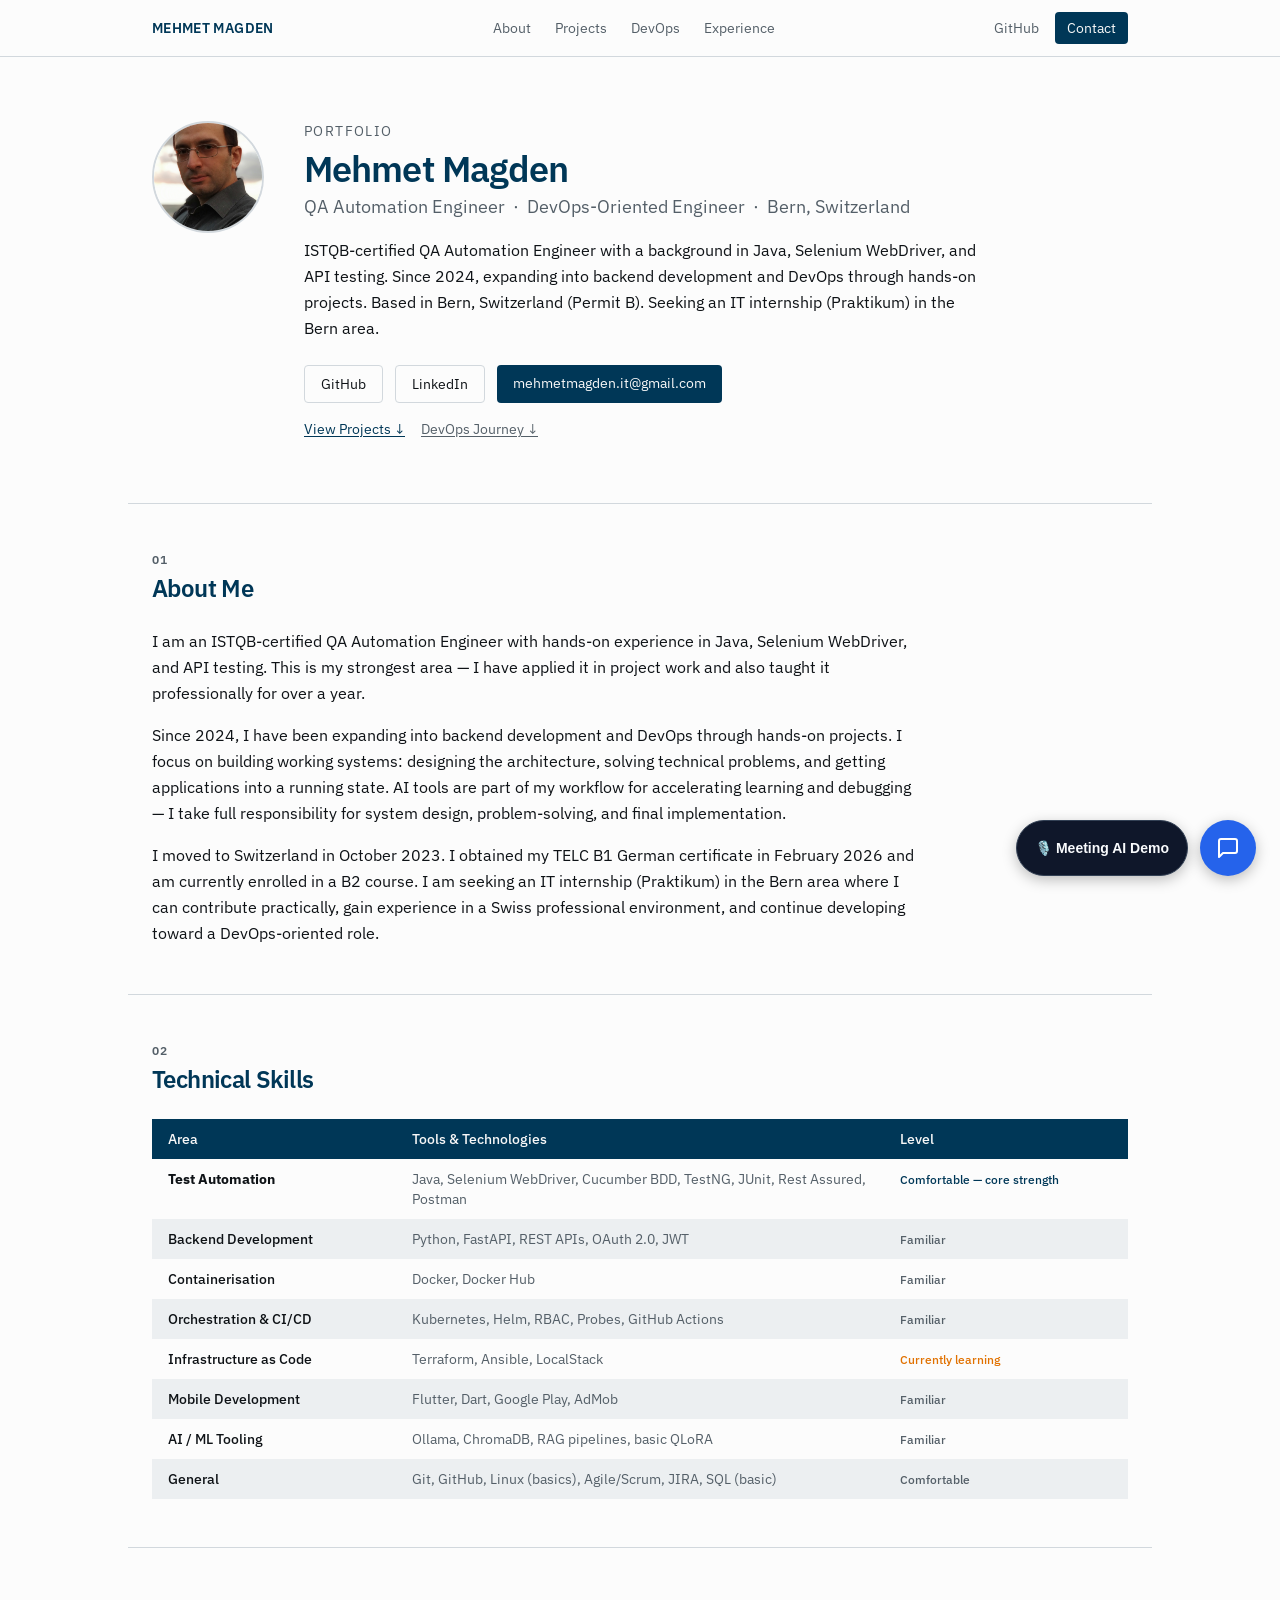
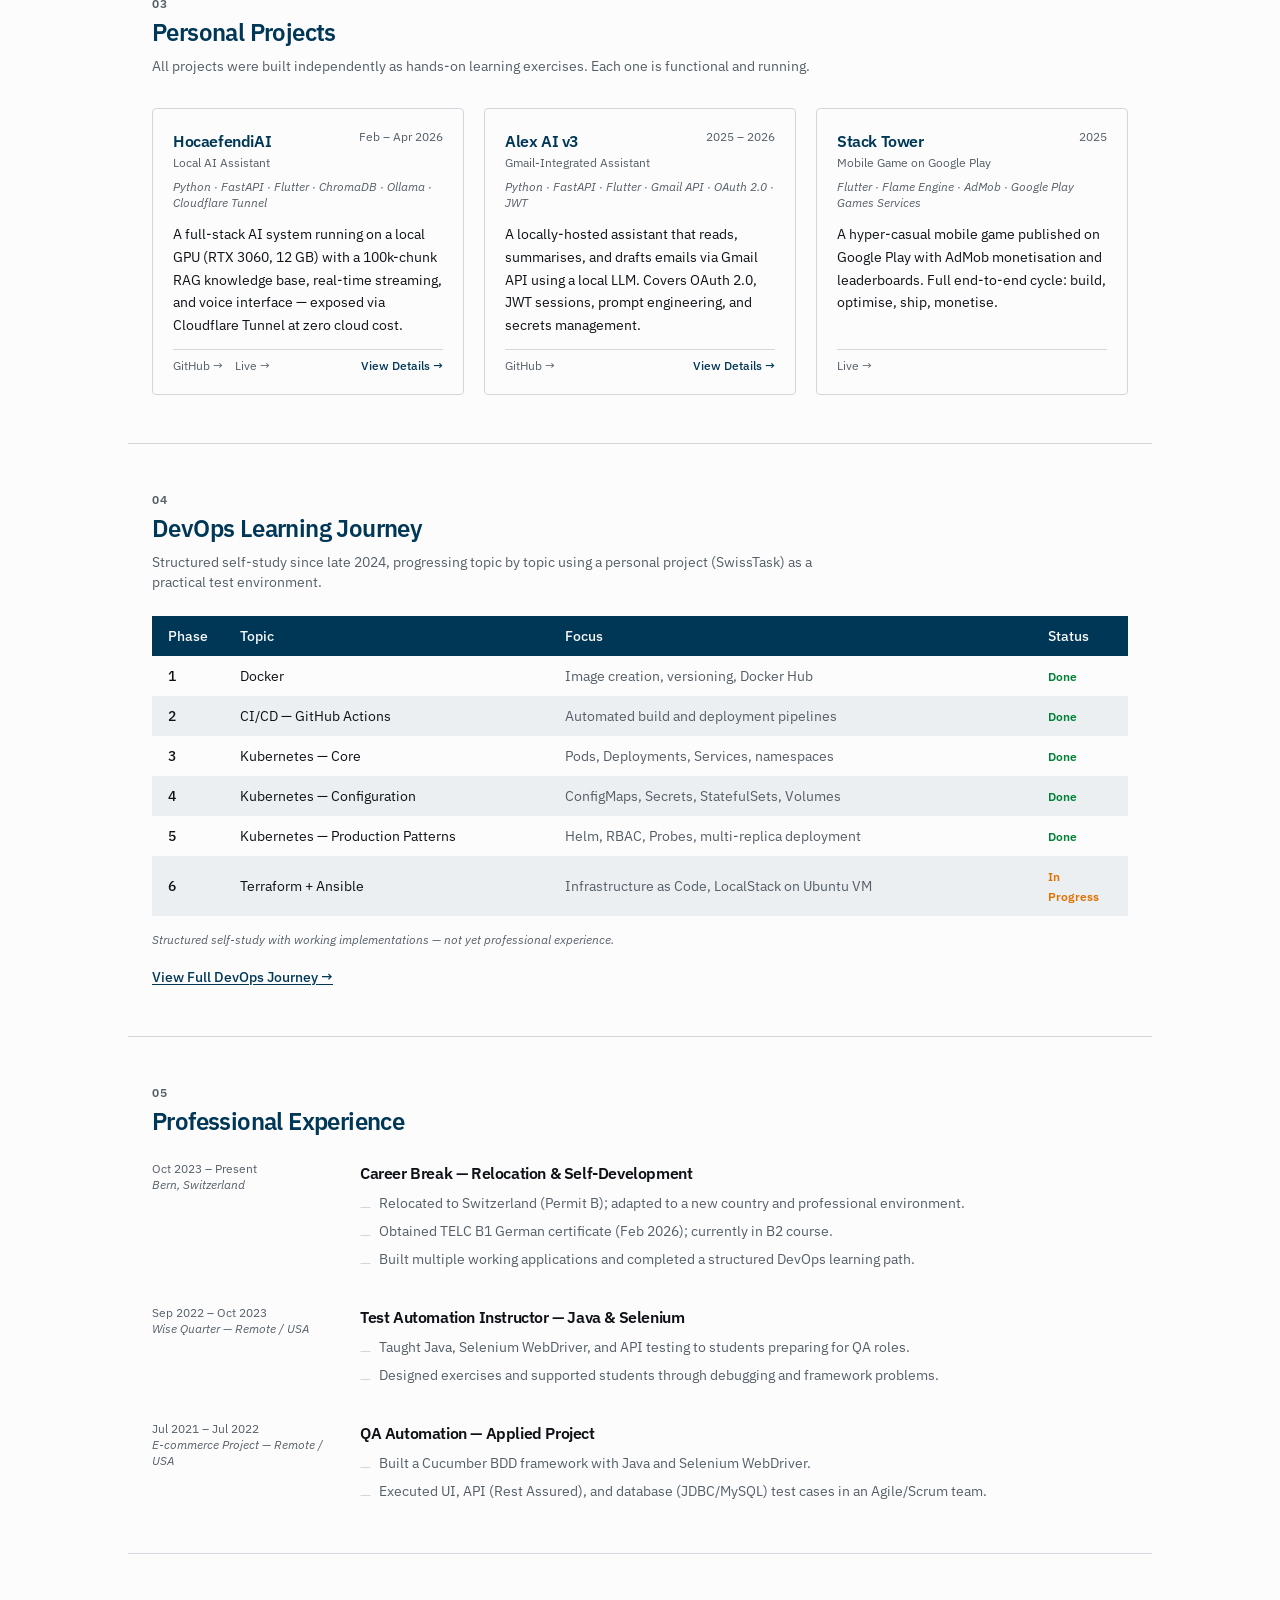
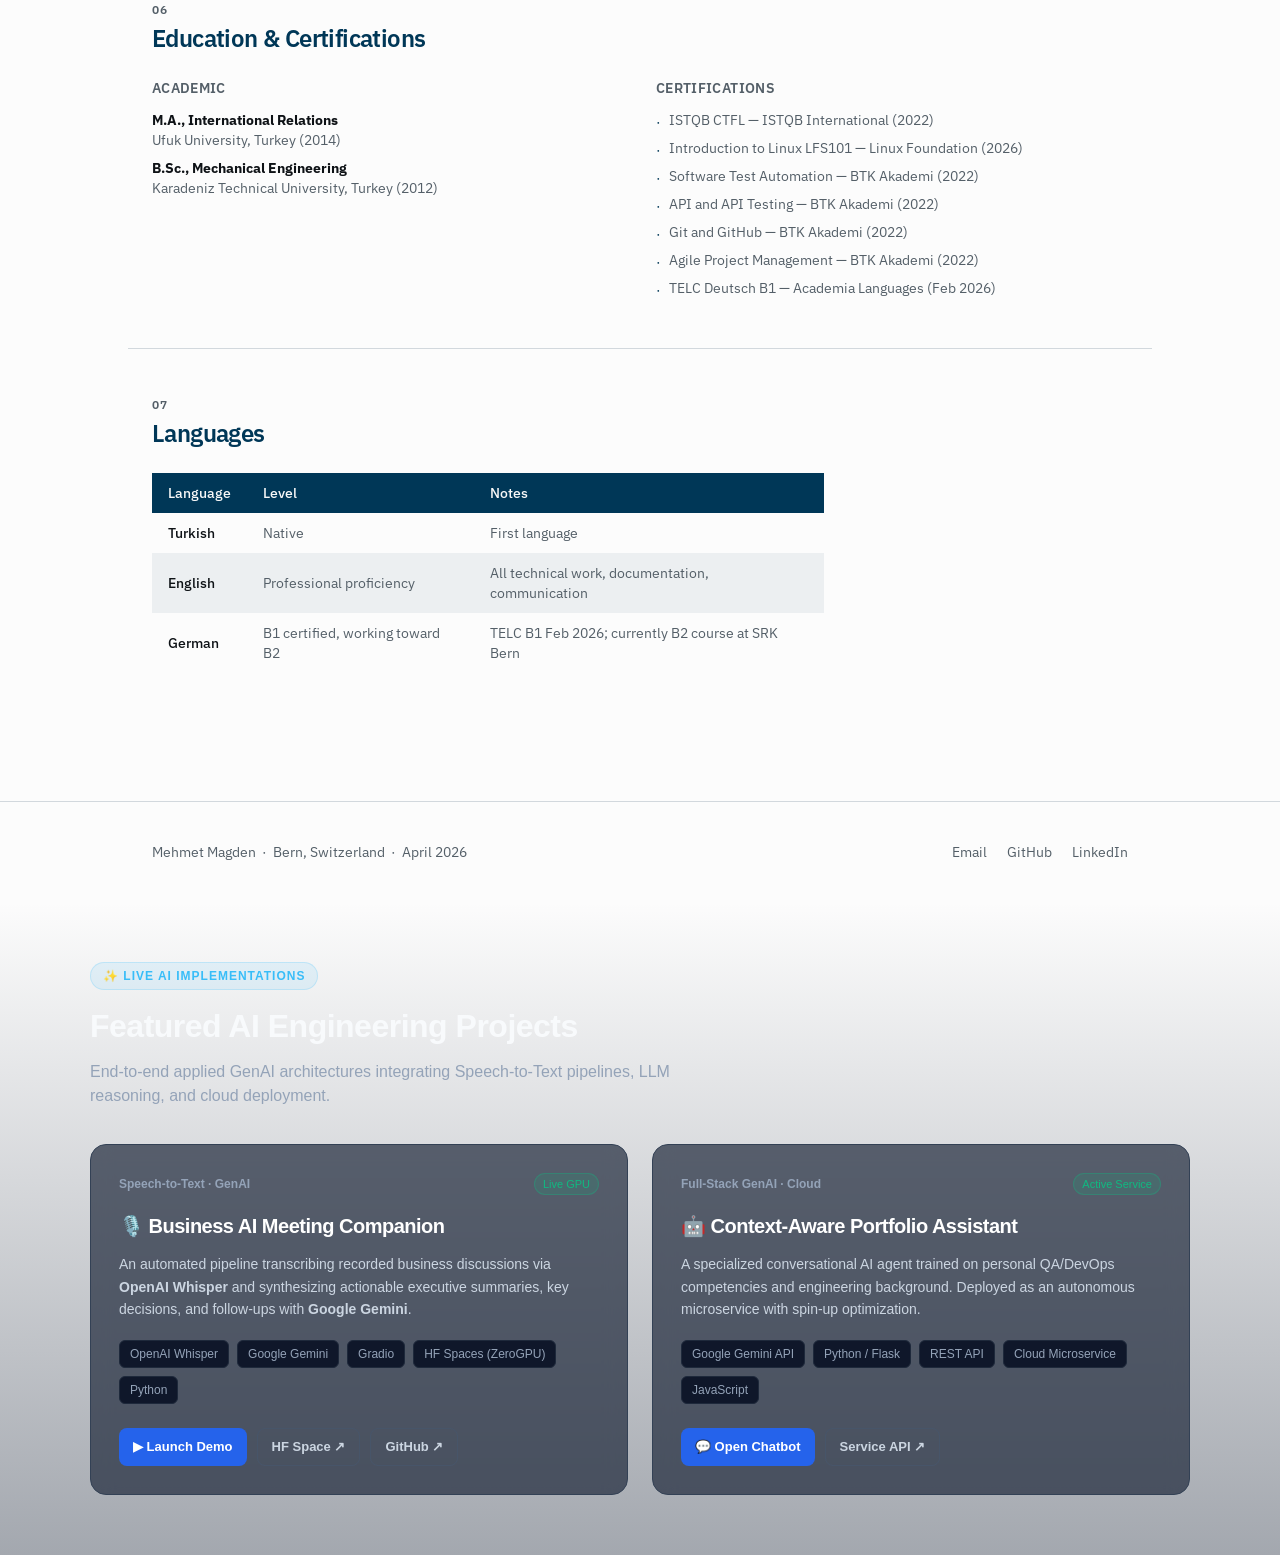
==== index.html @ c0f32bf3 "Add featured AI projects section to index.html Added a featured AI projects section with project det" ====
<!DOCTYPE html>
<html lang="en">
  <head>
    <meta charset="UTF-8" />
    <meta name="viewport" content="width=device-width, initial-scale=1.0" />
    <title>Mehmet Magden — QA Automation Engineer · DevOps · Bern</title>
    <meta name="description" content="Personal portfolio of Mehmet Magden — QA Automation Engineer transitioning to DevOps. Based in Bern, Switzerland." />
    <meta name="author" content="Skywork" />

    <meta property="og:title" content="Mehmet Magden — Portfolio" />
    <meta property="og:description" content="QA Automation Engineer transitioning to DevOps. Based in Bern, Switzerland." />
    <meta property="og:type" content="website" />
    <script type="module" crossorigin src="/assets/index-CN5qv0gE.js"></script>
    <link rel="stylesheet" crossorigin href="/assets/index-DxcIpa8t.css">
  </head>

  <body>
    <div id="root"></div>

    <!-- ================= START: FEATURED AI PROJECTS SECTION ================= -->
        <section id="ai-showcase-section">
          <div class="ai-showcase-container">
            <div class="ai-section-badge">✨ Live AI Implementations</div>
            <h2 class="ai-section-title">Featured AI Engineering Projects</h2>
            <p class="ai-section-subtitle">
              End-to-end applied GenAI architectures integrating Speech-to-Text pipelines, LLM reasoning, and cloud deployment.
            </p>
    
            <div class="ai-cards-grid">
              <!-- Project 1: Meeting Companion -->
              <div class="ai-card">
                <div class="ai-card-header">
                  <span class="ai-tag">Speech-to-Text · GenAI</span>
                  <span class="ai-status">Live GPU</span>
                </div>
                <h3>🎙️ Business AI Meeting Companion</h3>
                <p>
                  An automated pipeline transcribing recorded business discussions via <strong>OpenAI Whisper</strong> and synthesizing actionable executive summaries, key decisions, and follow-ups with <strong>Google Gemini</strong>.
                </p>
                <div class="ai-stack-list">
                  <span>OpenAI Whisper</span>
                  <span>Google Gemini</span>
                  <span>Gradio</span>
                  <span>HF Spaces (ZeroGPU)</span>
                  <span>Python</span>
                </div>
                <div class="ai-card-actions">
                  <button onclick="openMeetingModal()" class="ai-btn ai-btn-primary">
                    ▶ Launch Demo
                  </button>
                  <a href="https://huggingface.co/spaces/WowMaker/meeting-audio-summarizer" target="_blank" class="ai-btn ai-btn-outline">
                    HF Space ↗
                  </a>
                  <a href="https://github.com/MehmetMagden/meeting-audio-summarizer" target="_blank" class="ai-btn ai-btn-outline">
                    GitHub ↗
                  </a>
                </div>
              </div>
    
              <!-- Project 2: AI Assistant -->
              <div class="ai-card">
                <div class="ai-card-header">
                  <span class="ai-tag">Full-Stack GenAI · Cloud</span>
                  <span class="ai-status">Active Service</span>
                </div>
                <h3>🤖 Context-Aware Portfolio Assistant</h3>
                <p>
                  A specialized conversational AI agent trained on personal QA/DevOps competencies and engineering background. Deployed as an autonomous microservice with spin-up optimization.
                </p>
                <div class="ai-stack-list">
                  <span>Google Gemini API</span>
                  <span>Python / Flask</span>
                  <span>REST API</span>
                  <span>Cloud Microservice</span>
                  <span>JavaScript</span>
                </div>
                <div class="ai-card-actions">
                  <button onclick="toggleChatWindow()" class="ai-btn ai-btn-primary">
                    💬 Open Chatbot
                  </button>
                  <a href="https://aimaden-ai-service.onrender.com" target="_blank" class="ai-btn ai-btn-outline">
                    Service API ↗
                  </a>
                </div>
              </div>
            </div>
          </div>
        </section>
    
        <style>
          /* --- Featured AI Showcase Styles --- */
          #ai-showcase-section {
            padding: 60px 20px;
            background: linear-gradient(180deg, rgba(15, 23, 42, 0) 0%, rgba(30, 41, 59, 0.4) 100%);
            font-family: -apple-system, BlinkMacSystemFont, "Segoe UI", Roboto, sans-serif;
            color: #f8fafc;
          }
          .ai-showcase-container {
            max-width: 1100px;
            margin: 0 auto;
          }
          .ai-section-badge {
            display: inline-block;
            font-size: 12px;
            font-weight: 600;
            text-transform: uppercase;
            letter-spacing: 1px;
            color: #38bdf8;
            background: rgba(56, 189, 248, 0.1);
            padding: 4px 12px;
            border-radius: 20px;
            border: 1px solid rgba(56, 189, 248, 0.2);
            margin-bottom: 12px;
          }
          .ai-section-title {
            font-size: 32px;
            font-weight: 700;
            margin: 0 0 10px 0;
            letter-spacing: -0.5px;
          }
          .ai-section-subtitle {
            color: #94a3b8;
            font-size: 16px;
            max-width: 650px;
            line-height: 1.5;
            margin: 0 0 36px 0;
          }
          .ai-cards-grid {
            display: grid;
            grid-template-columns: repeat(auto-fit, minmax(320px, 1fr));
            gap: 24px;
          }
          .ai-card {
            background: rgba(30, 41, 59, 0.7);
            border: 1px solid #334155;
            border-radius: 16px;
            padding: 28px;
            display: flex;
            flex-direction: column;
            justify-content: space-between;
            backdrop-filter: blur(10px);
            transition: transform 0.2s ease, border-color 0.2s ease;
          }
          .ai-card:hover {
            transform: translateY(-4px);
            border-color: #38bdf8;
          }
          .ai-card-header {
            display: flex;
            justify-content: space-between;
            align-items: center;
            margin-bottom: 16px;
          }
          .ai-tag {
            font-size: 12px;
            font-weight: 600;
            color: #94a3b8;
          }
          .ai-status {
            font-size: 11px;
            background: rgba(16, 185, 129, 0.15);
            color: #10b981;
            padding: 2px 8px;
            border-radius: 12px;
            border: 1px solid rgba(16, 185, 129, 0.3);
          }
          .ai-card h3 {
            font-size: 20px;
            font-weight: 600;
            margin: 0 0 12px 0;
            color: #ffffff;
          }
          .ai-card p {
            font-size: 14px;
            line-height: 1.6;
            color: #cbd5e1;
            margin: 0 0 20px 0;
            flex-grow: 1;
          }
          .ai-stack-list {
            display: flex;
            flex-wrap: wrap;
            gap: 8px;
            margin-bottom: 24px;
          }
          .ai-stack-list span {
            font-size: 12px;
            background: #0f172a;
            color: #94a3b8;
            padding: 4px 10px;
            border-radius: 6px;
            border: 1px solid #1e293b;
          }
          .ai-card-actions {
            display: flex;
            flex-wrap: wrap;
            gap: 10px;
          }
          .ai-btn {
            font-size: 13px;
            font-weight: 600;
            padding: 8px 14px;
            border-radius: 8px;
            text-decoration: none;
            cursor: pointer;
            display: inline-flex;
            align-items: center;
            transition: all 0.2s;
            border: none;
          }
          .ai-btn-primary {
            background: #2563eb;
            color: #ffffff;
          }
          .ai-btn-primary:hover {
            background: #1d4ed8;
          }
          .ai-btn-outline {
            background: transparent;
            color: #cbd5e1;
            border: 1px solid #475569;
          }
          .ai-btn-outline:hover {
            border-color: #38bdf8;
            color: #ffffff;
          }
        </style>
        <!-- ================= END: FEATURED AI PROJECTS SECTION ================= -->    

    <!-- ================= START: AI MEETING COMPANION MODAL ================= -->
    <div id="meeting-modal-backdrop" onclick="handleBackdropClick(event)">
      <div id="meeting-modal-content">
        <div id="meeting-modal-header">
          <div style="display:flex; align-items:center; gap:8px;">
            <span>🎙️</span>
            <strong>Business AI Meeting Companion</strong>
            <span style="font-size:11px; background:#0ea5e9; color:#fff; padding:2px 8px; border-radius:12px;">Live Demo</span>
          </div>
          <button onclick="closeMeetingModal()" title="Close">&times;</button>
        </div>
        
        <div id="meeting-modal-body">
          <iframe
            id="meeting-iframe"
            src="https://wowmaker-meeting-audio-summarizer.hf.space"
            frameborder="0"
            allow="microphone; camera; clipboard-read; clipboard-write; autoplay;"
          ></iframe>
        </div>
      </div>
    </div>

    <!-- Floating Trigger Button for Meeting Companion -->
    <button id="meeting-launch-btn" onclick="openMeetingModal()" title="Try Meeting Companion Demo">
      <span>🎙️ Meeting AI Demo</span>
    </button>
    <!-- ================= END: AI MEETING COMPANION MODAL ================= -->

    <!-- ================= START: AI CHATBOT WIDGET ================= -->
    <div id="ai-chat-widget">
      <button id="ai-chat-btn" onclick="toggleChatWindow()" title="Chat with Mehmet's AI Assistant">
        <svg width="24" height="24" viewBox="0 0 24 24" fill="none" stroke="currentColor" stroke-width="2" stroke-linecap="round" stroke-linejoin="round">
          <path d="M21 15a2 2 0 0 1-2 2H7l-4 4V5a2 2 0 0 1 2-2h14a2 2 0 0 1 2 2z"></path>
        </svg>
      </button>
      
      <div id="ai-chat-container">
        <div id="ai-chat-header">
          <div style="display:flex; align-items:center; gap:8px;">
            <span style="display:inline-block; width:10px; height:10px; background:#10b981; border-radius:50%;"></span>
            <span>Mehmet's AI Assistant</span>
          </div>
          <button onclick="toggleChatWindow()" style="background:none; border:none; color:#fff; font-size:18px; cursor:pointer;">&times;</button>
        </div>
      
        <div id="ai-chat-messages">
          <div class="ai-msg bot">
            Hello! I am Mehmet Magden's portfolio assistant. Feel free to ask about his skills, projects, or background!
            <div style="font-size: 11px; color: #64748b; margin-top: 6px; border-top: 1px dashed #cbd5e1; padding-top: 4px;">
              ⏳ <em>Note: Hosted on a free cloud instance; the initial response may take ~30 seconds to spin up.</em>
            </div>
          </div>
        </div>
      
        <div id="ai-chat-input-area">
          <input type="text" id="ai-user-input" placeholder="Ask a question..." onkeypress="handleKeyPress(event)" />
          <button onclick="sendChatMessage()">Send</button>
        </div>
      </div>
    </div>
    <!-- ================= END: AI CHATBOT WIDGET ================= -->

    <style>
      /* --- Meeting Companion Floating Button --- */
      #meeting-launch-btn {
        position: fixed;
        bottom: 24px;
        right: 92px;
        z-index: 99998;
        background: #0f172a;
        color: #f8fafc;
        border: 1px solid #334155;
        border-radius: 28px;
        padding: 0 18px;
        height: 56px;
        display: flex;
        align-items: center;
        gap: 8px;
        font-family: -apple-system, BlinkMacSystemFont, "Segoe UI", Roboto, sans-serif;
        font-size: 14px;
        font-weight: 600;
        cursor: pointer;
        box-shadow: 0 4px 14px rgba(0,0,0,0.25);
        transition: all 0.2s ease;
      }
      #meeting-launch-btn:hover {
        background: #1e293b;
        transform: translateY(-2px);
        border-color: #38bdf8;
      }

      /* --- Meeting Modal Styles --- */
      #meeting-modal-backdrop {
        display: none;
        position: fixed;
        inset: 0;
        background: rgba(15, 23, 42, 0.75);
        backdrop-filter: blur(4px);
        z-index: 100000;
        align-items: center;
        justify-content: center;
        padding: 16px;
      }
      #meeting-modal-content {
        width: 100%;
        max-width: 1000px;
        height: 85vh;
        background: #ffffff;
        border-radius: 14px;
        overflow: hidden;
        display: flex;
        flex-direction: column;
        box-shadow: 0 20px 40px rgba(0,0,0,0.35);
        border: 1px solid #334155;
      }
      #meeting-modal-header {
        background: #1e293b;
        color: #fff;
        padding: 14px 20px;
        display: flex;
        justify-content: space-between;
        align-items: center;
        font-family: -apple-system, BlinkMacSystemFont, "Segoe UI", Roboto, sans-serif;
      }
      #meeting-modal-header button {
        background: none;
        border: none;
        color: #cbd5e1;
        font-size: 24px;
        line-height: 1;
        cursor: pointer;
      }
      #meeting-modal-header button:hover {
        color: #fff;
      }
      #meeting-modal-body {
        flex: 1;
        width: 100%;
        height: calc(100% - 53px);
        background: #f8fafc;
      }
      #meeting-iframe {
        width: 100%;
        height: 100%;
        border: none;
        display: block;
      }

      /* --- AI Chatbot Widget Styles --- */
      #ai-chat-widget {
        position: fixed;
        bottom: 24px;
        right: 24px;
        z-index: 99999;
        font-family: -apple-system, BlinkMacSystemFont, "Segoe UI", Roboto, sans-serif;
      }
      #ai-chat-btn {
        width: 56px;
        height: 56px;
        border-radius: 50%;
        background: #2563eb;
        color: white;
        border: none;
        cursor: pointer;
        box-shadow: 0 4px 14px rgba(0,0,0,0.25);
        display: flex;
        align-items: center;
        justify-content: center;
        transition: transform 0.2s;
      }
      #ai-chat-btn:hover {
        transform: scale(1.05);
      }
      #ai-chat-container {
        display: none;
        position: absolute;
        bottom: 70px;
        right: 0;
        width: 360px;
        max-width: 90vw;
        height: 480px;
        background: #ffffff;
        border-radius: 12px;
        box-shadow: 0 8px 30px rgba(0,0,0,0.18);
        overflow: hidden;
        flex-direction: column;
        border: 1px solid #e2e8f0;
      }
      #ai-chat-header {
        background: #1e293b;
        color: #fff;
        padding: 14px 16px;
        font-weight: 600;
        display: flex;
        justify-content: space-between;
        align-items: center;
      }
      #ai-chat-messages {
        flex: 1;
        padding: 16px;
        overflow-y: auto;
        display: flex;
        flex-direction: column;
        gap: 10px;
        background: #f8fafc;
      }
      .ai-msg {
        max-width: 80%;
        padding: 10px 14px;
        border-radius: 10px;
        font-size: 14px;
        line-height: 1.4;
      }
      .ai-msg.bot {
        background: #ffffff;
        border: 1px solid #e2e8f0;
        align-self: flex-start;
        color: #1e293b;
      }
      .ai-msg.user {
        background: #2563eb;
        color: white;
        align-self: flex-end;
      }
      #ai-chat-input-area {
        display: flex;
        padding: 12px;
        background: #ffffff;
        border-top: 1px solid #e2e8f0;
        gap: 8px;
      }
      #ai-user-input {
        flex: 1;
        border: 1px solid #cbd5e1;
        padding: 8px 12px;
        border-radius: 6px;
        outline: none;
        font-size: 14px;
      }
      #ai-chat-input-area button {
        background: #2563eb;
        color: white;
        border: none;
        padding: 8px 14px;
        border-radius: 6px;
        cursor: pointer;
        font-weight: 500;
      }

      /* Mobil Uyumluluk */
      @media (max-width: 600px) {
        #meeting-launch-btn span {
          display: none;
        }
        #meeting-launch-btn {
          width: 56px;
          padding: 0;
          justify-content: center;
          right: 88px;
        }
        #meeting-launch-btn::after {
          content: "🎙️";
          font-size: 20px;
        }
      }
    </style>

    <script>
      // --- Meeting Modal Mantığı ---
      function openMeetingModal() {
        const modal = document.getElementById("meeting-modal-backdrop");
        if (modal) {
          modal.style.display = "flex";
        }
      }

      function closeMeetingModal() {
        const modal = document.getElementById("meeting-modal-backdrop");
        if (modal) {
          modal.style.display = "none";
        }
      }

      function handleBackdropClick(e) {
        if (e.target.id === "meeting-modal-backdrop") {
          closeMeetingModal();
        }
      }

      document.addEventListener("keydown", (e) => {
        if (e.key === "Escape") closeMeetingModal();
      });

      // --- AI Chatbot Mantığı ---
      const API_URL = "https://aimaden-ai-service.onrender.com/chat";

      function toggleChatWindow() {
        const container = document.getElementById("ai-chat-container");
        container.style.display = container.style.display === "flex" ? "none" : "flex";
      }

      function handleKeyPress(e) {
        if (e.key === "Enter") sendChatMessage();
      }

      async function sendChatMessage() {
        const input = document.getElementById("ai-user-input");
        const msg = input.value.trim();
        if (!msg) return;

        const chatMessages = document.getElementById("ai-chat-messages");

        chatMessages.innerHTML += `<div class="ai-msg user">${msg}</div>`;
        input.value = "";
        chatMessages.scrollTop = chatMessages.scrollHeight;

        const loadingId = "loading-" + Date.now();
        chatMessages.innerHTML += `<div class="ai-msg bot" id="${loadingId}">Thinking... (Waking up server if idle)</div>`;
        chatMessages.scrollTop = chatMessages.scrollHeight;

        try {
          const res = await fetch(API_URL, {
            method: "POST",
            headers: { "Content-Type": "application/json" },
            body: JSON.stringify({ message: msg })
          });
          const data = await res.json();
          document.getElementById(loadingId).innerText = data.reply || data.error || "No response.";
        } catch (err) {
          document.getElementById(loadingId).innerText = "Connection error. Please try again.";
        }
        chatMessages.scrollTop = chatMessages.scrollHeight;
      }
    </script>
  </body>
</html>
---- assets/index-DxcIpa8t.css ----
@import"https://fonts.googleapis.com/css2?family=IBM+Plex+Sans:wght@400;500;600&family=IBM+Plex+Serif:wght@400;500&family=IBM+Plex+Mono:wght@400;500&display=swap";/*! tailwindcss v4.1.18 | MIT License | https://tailwindcss.com */@layer properties{@supports (((-webkit-hyphens:none)) and (not (margin-trim:inline))) or ((-moz-orient:inline) and (not (color:rgb(from red r g b)))){*,:before,:after,::backdrop{--tw-translate-x:0;--tw-translate-y:0;--tw-translate-z:0;--tw-rotate-x:initial;--tw-rotate-y:initial;--tw-rotate-z:initial;--tw-skew-x:initial;--tw-skew-y:initial;--tw-space-y-reverse:0;--tw-space-x-reverse:0;--tw-border-style:solid;--tw-leading:initial;--tw-font-weight:initial;--tw-tracking:initial;--tw-ordinal:initial;--tw-slashed-zero:initial;--tw-numeric-figure:initial;--tw-numeric-spacing:initial;--tw-numeric-fraction:initial;--tw-shadow:0 0 #0000;--tw-shadow-color:initial;--tw-shadow-alpha:100%;--tw-inset-shadow:0 0 #0000;--tw-inset-shadow-color:initial;--tw-inset-shadow-alpha:100%;--tw-ring-color:initial;--tw-ring-shadow:0 0 #0000;--tw-inset-ring-color:initial;--tw-inset-ring-shadow:0 0 #0000;--tw-ring-inset:initial;--tw-ring-offset-width:0;--tw-ring-offset-color:#fff;--tw-ring-offset-shadow:0 0 #0000;--tw-outline-style:solid;--tw-backdrop-blur:initial;--tw-backdrop-brightness:initial;--tw-backdrop-contrast:initial;--tw-backdrop-grayscale:initial;--tw-backdrop-hue-rotate:initial;--tw-backdrop-invert:initial;--tw-backdrop-opacity:initial;--tw-backdrop-saturate:initial;--tw-backdrop-sepia:initial;--tw-duration:initial;--tw-ease:initial;--tw-content:"";--tw-animation-delay:0s;--tw-animation-direction:normal;--tw-animation-duration:initial;--tw-animation-fill-mode:none;--tw-animation-iteration-count:1;--tw-enter-blur:0;--tw-enter-opacity:1;--tw-enter-rotate:0;--tw-enter-scale:1;--tw-enter-translate-x:0;--tw-enter-translate-y:0;--tw-exit-blur:0;--tw-exit-opacity:1;--tw-exit-rotate:0;--tw-exit-scale:1;--tw-exit-translate-x:0;--tw-exit-translate-y:0}}}@layer theme{:root,:host{--font-sans:var(--font-sans);--font-mono:var(--font-mono);--color-red-50:oklch(97.1% .013 17.38);--color-red-200:oklch(88.5% .062 18.334);--color-red-300:oklch(80.8% .114 19.571);--color-red-400:oklch(70.4% .191 22.216);--color-red-600:oklch(57.7% .245 27.325);--color-red-700:oklch(50.5% .213 27.518);--color-amber-50:oklch(98.7% .022 95.277);--color-amber-100:oklch(96.2% .059 95.617);--color-amber-200:oklch(92.4% .12 95.746);--color-amber-600:oklch(66.6% .179 58.318);--color-amber-700:oklch(55.5% .163 48.998);--color-amber-900:oklch(41.4% .112 45.904);--color-green-100:oklch(96.2% .044 156.743);--color-green-700:oklch(52.7% .154 150.069);--color-blue-500:oklch(62.3% .214 259.815);--color-blue-600:oklch(54.6% .245 262.881);--color-blue-700:oklch(48.8% .243 264.376);--color-gray-100:oklch(96.7% .003 264.542);--color-gray-300:oklch(87.2% .01 258.338);--color-gray-400:oklch(70.7% .022 261.325);--color-gray-500:oklch(55.1% .027 264.364);--color-gray-600:oklch(44.6% .03 256.802);--color-gray-700:oklch(37.3% .034 259.733);--color-black:#000;--color-white:#fff;--spacing:.25rem;--container-sm:24rem;--container-lg:32rem;--container-2xl:42rem;--container-3xl:48rem;--container-5xl:64rem;--text-xs:.75rem;--text-xs--line-height:calc(1/.75);--text-sm:.875rem;--text-sm--line-height:calc(1.25/.875);--text-base:1rem;--text-base--line-height: 1.5 ;--text-lg:1.125rem;--text-lg--line-height:calc(1.75/1.125);--text-xl:1.25rem;--text-xl--line-height:calc(1.75/1.25);--text-2xl:1.5rem;--text-2xl--line-height:calc(2/1.5);--text-3xl:1.875rem;--text-3xl--line-height: 1.2 ;--text-4xl:2.25rem;--text-4xl--line-height:calc(2.5/2.25);--font-weight-normal:400;--font-weight-medium:500;--font-weight-semibold:600;--font-weight-bold:700;--tracking-tight:-.025em;--tracking-wide:.025em;--tracking-widest:.1em;--leading-relaxed:1.625;--ease-in-out:cubic-bezier(.4,0,.2,1);--animate-spin:spin 1s linear infinite;--animate-pulse:pulse 2s cubic-bezier(.4,0,.6,1)infinite;--aspect-video:16/9;--default-transition-duration:.15s;--default-transition-timing-function:cubic-bezier(.4,0,.2,1);--default-font-family:var(--font-sans);--default-mono-font-family:var(--font-mono);--color-border:var(--border)}}@layer base{*,:after,:before,::backdrop{box-sizing:border-box;border:0 solid;margin:0;padding:0}::file-selector-button{box-sizing:border-box;border:0 solid;margin:0;padding:0}html,:host{-webkit-text-size-adjust:100%;-moz-tab-size:4;tab-size:4;line-height:1.5;font-family:var(--default-font-family,ui-sans-serif,system-ui,sans-serif,"Apple Color Emoji","Segoe UI Emoji","Segoe UI Symbol","Noto Color Emoji");font-feature-settings:var(--default-font-feature-settings,normal);font-variation-settings:var(--default-font-variation-settings,normal);-webkit-tap-highlight-color:transparent}hr{height:0;color:inherit;border-top-width:1px}abbr:where([title]){-webkit-text-decoration:underline dotted;text-decoration:underline dotted}h1,h2,h3,h4,h5,h6{font-size:inherit;font-weight:inherit}a{color:inherit;-webkit-text-decoration:inherit;text-decoration:inherit}b,strong{font-weight:bolder}code,kbd,samp,pre{font-family:var(--default-mono-font-family,ui-monospace,SFMono-Regular,Menlo,Monaco,Consolas,"Liberation Mono","Courier New",monospace);font-feature-settings:var(--default-mono-font-feature-settings,normal);font-variation-settings:var(--default-mono-font-variation-settings,normal);font-size:1em}small{font-size:80%}sub,sup{vertical-align:baseline;font-size:75%;line-height:0;position:relative}sub{bottom:-.25em}sup{top:-.5em}table{text-indent:0;border-color:inherit;border-collapse:collapse}:-moz-focusring{outline:auto}progress{vertical-align:baseline}summary{display:list-item}ol,ul,menu{list-style:none}img,svg,video,canvas,audio,iframe,embed,object{vertical-align:middle;display:block}img,video{max-width:100%;height:auto}button,input,select,optgroup,textarea{font:inherit;font-feature-settings:inherit;font-variation-settings:inherit;letter-spacing:inherit;color:inherit;opacity:1;background-color:#0000;border-radius:0}::file-selector-button{font:inherit;font-feature-settings:inherit;font-variation-settings:inherit;letter-spacing:inherit;color:inherit;opacity:1;background-color:#0000;border-radius:0}:where(select:is([multiple],[size])) optgroup{font-weight:bolder}:where(select:is([multiple],[size])) optgroup option{padding-inline-start:20px}::file-selector-button{margin-inline-end:4px}::placeholder{opacity:1}@supports (not ((-webkit-appearance:-apple-pay-button))) or (contain-intrinsic-size:1px){::placeholder{color:currentColor}@supports (color:color-mix(in lab,red,red)){::placeholder{color:currentColor}@supports (color:color-mix(in lab,red,red)){::placeholder{color:color-mix(in oklab,currentcolor 50%,transparent)}}}}textarea{resize:vertical}::-webkit-search-decoration{-webkit-appearance:none}::-webkit-date-and-time-value{min-height:1lh;text-align:inherit}::-webkit-datetime-edit{display:inline-flex}::-webkit-datetime-edit-fields-wrapper{padding:0}::-webkit-datetime-edit{padding-block:0}::-webkit-datetime-edit-year-field{padding-block:0}::-webkit-datetime-edit-month-field{padding-block:0}::-webkit-datetime-edit-day-field{padding-block:0}::-webkit-datetime-edit-hour-field{padding-block:0}::-webkit-datetime-edit-minute-field{padding-block:0}::-webkit-datetime-edit-second-field{padding-block:0}::-webkit-datetime-edit-millisecond-field{padding-block:0}::-webkit-datetime-edit-meridiem-field{padding-block:0}::-webkit-calendar-picker-indicator{line-height:1}:-moz-ui-invalid{box-shadow:none}button,input:where([type=button],[type=reset],[type=submit]){-webkit-appearance:button;-moz-appearance:button;appearance:button}::file-selector-button{-webkit-appearance:button;-moz-appearance:button;appearance:button}::-webkit-inner-spin-button{height:auto}::-webkit-outer-spin-button{height:auto}[hidden]:where(:not([hidden=until-found])){display:none!important}*{border-color:var(--border);outline-color:var(--ring)}@supports (color:color-mix(in lab,red,red)){*{outline-color:var(--ring)}@supports (color:color-mix(in lab,red,red)){*{outline-color:color-mix(in oklab,var(--ring)50%,transparent)}}}html{scroll-behavior:smooth;-webkit-font-smoothing:antialiased;-moz-osx-font-smoothing:grayscale}body{background-color:var(--background);min-height:100vh;font-family:var(--font-sans);color:var(--foreground);font-feature-settings:"cv02","cv03","cv04","cv11"}h1,h2,h3,h4,h5,h6{--tw-font-weight:var(--font-weight-semibold);font-weight:var(--font-weight-semibold);--tw-tracking:var(--tracking-tight);letter-spacing:var(--tracking-tight)}code,pre{font-family:var(--font-mono)}::selection{background-color:var(--primary)}@supports (color:color-mix(in lab,red,red)){::selection{background-color:var(--primary)}@supports (color:color-mix(in lab,red,red)){::selection{background-color:color-mix(in oklab,var(--primary)20%,transparent)}}}::selection{color:var(--primary)}::-webkit-scrollbar{width:6px;height:6px}::-webkit-scrollbar-track{background-color:#0000}::-webkit-scrollbar-thumb{background-color:var(--muted-foreground);border-radius:3.40282e38px}@supports (color:color-mix(in lab,red,red)){::-webkit-scrollbar-thumb{background-color:var(--muted-foreground)}@supports (color:color-mix(in lab,red,red)){::-webkit-scrollbar-thumb{background-color:color-mix(in oklab,var(--muted-foreground)20%,transparent)}}}@media (hover:hover){::-webkit-scrollbar-thumb:hover{background-color:var(--muted-foreground)}@supports (color:color-mix(in lab,red,red)){::-webkit-scrollbar-thumb:hover{background-color:var(--muted-foreground)}@supports (color:color-mix(in lab,red,red)){::-webkit-scrollbar-thumb:hover{background-color:color-mix(in oklab,var(--muted-foreground)40%,transparent)}}}}}@layer components;@layer utilities{.pointer-events-auto{pointer-events:auto}.pointer-events-none{pointer-events:none}.invisible{visibility:hidden}.visible{visibility:visible}.sr-only{clip-path:inset(50%);white-space:nowrap;border-width:0;width:1px;height:1px;margin:-1px;padding:0;position:absolute;overflow:hidden}.absolute{position:absolute}.fixed{position:fixed}.relative{position:relative}.sticky{position:sticky}.inset-0{inset:calc(var(--spacing)*0)}.inset-x-0{inset-inline:calc(var(--spacing)*0)}.inset-y-0{inset-block:calc(var(--spacing)*0)}.-top-12{top:calc(var(--spacing)*-12)}.top-0{top:calc(var(--spacing)*0)}.top-1\.5{top:calc(var(--spacing)*1.5)}.top-1\/2{top:50%}.top-2{top:calc(var(--spacing)*2)}.top-3\.5{top:calc(var(--spacing)*3.5)}.top-4{top:calc(var(--spacing)*4)}.top-\[1px\]{top:1px}.top-\[50\%\]{top:50%}.top-\[60\%\]{top:60%}.top-full{top:100%}.-right-12{right:calc(var(--spacing)*-12)}.right-0{right:calc(var(--spacing)*0)}.right-1{right:calc(var(--spacing)*1)}.right-2{right:calc(var(--spacing)*2)}.right-3{right:calc(var(--spacing)*3)}.right-4{right:calc(var(--spacing)*4)}.-bottom-12{bottom:calc(var(--spacing)*-12)}.bottom-0{bottom:calc(var(--spacing)*0)}.-left-12{left:calc(var(--spacing)*-12)}.left-0{left:calc(var(--spacing)*0)}.left-1{left:calc(var(--spacing)*1)}.left-1\/2{left:50%}.left-2{left:calc(var(--spacing)*2)}.left-\[50\%\]{left:50%}.z-10{z-index:10}.z-20{z-index:20}.z-50{z-index:50}.z-\[1\]{z-index:1}.z-\[100\]{z-index:100}.container{width:100%}@media (min-width:40rem){.container{max-width:40rem}}@media (min-width:48rem){.container{max-width:48rem}}@media (min-width:64rem){.container{max-width:64rem}}@media (min-width:80rem){.container{max-width:80rem}}@media (min-width:96rem){.container{max-width:96rem}}.-mx-1{margin-inline:calc(var(--spacing)*-1)}.mx-2{margin-inline:calc(var(--spacing)*2)}.mx-3\.5{margin-inline:calc(var(--spacing)*3.5)}.mx-auto{margin-inline:auto}.my-0\.5{margin-block:calc(var(--spacing)*.5)}.my-1{margin-block:calc(var(--spacing)*1)}.-mt-4{margin-top:calc(var(--spacing)*-4)}.mt-0\.5{margin-top:calc(var(--spacing)*.5)}.mt-1{margin-top:calc(var(--spacing)*1)}.mt-1\.5{margin-top:calc(var(--spacing)*1.5)}.mt-2{margin-top:calc(var(--spacing)*2)}.mt-4{margin-top:calc(var(--spacing)*4)}.mt-8{margin-top:calc(var(--spacing)*8)}.mt-12{margin-top:calc(var(--spacing)*12)}.mt-20{margin-top:calc(var(--spacing)*20)}.mt-24{margin-top:calc(var(--spacing)*24)}.mt-auto{margin-top:auto}.mr-2{margin-right:calc(var(--spacing)*2)}.mr-3{margin-right:calc(var(--spacing)*3)}.mb-0\.5{margin-bottom:calc(var(--spacing)*.5)}.mb-1{margin-bottom:calc(var(--spacing)*1)}.mb-2{margin-bottom:calc(var(--spacing)*2)}.mb-3{margin-bottom:calc(var(--spacing)*3)}.mb-4{margin-bottom:calc(var(--spacing)*4)}.mb-6{margin-bottom:calc(var(--spacing)*6)}.mb-8{margin-bottom:calc(var(--spacing)*8)}.mb-10{margin-bottom:calc(var(--spacing)*10)}.-ml-1{margin-left:calc(var(--spacing)*-1)}.-ml-4{margin-left:calc(var(--spacing)*-4)}.ml-1{margin-left:calc(var(--spacing)*1)}.ml-auto{margin-left:auto}.block{display:block}.flex{display:flex}.grid{display:grid}.hidden{display:none}.inline{display:inline}.inline-flex{display:inline-flex}.table{display:table}.aspect-square{aspect-ratio:1}.aspect-video{aspect-ratio:var(--aspect-video)}.size-4{width:calc(var(--spacing)*4);height:calc(var(--spacing)*4)}.h-1\.5{height:calc(var(--spacing)*1.5)}.h-2{height:calc(var(--spacing)*2)}.h-2\.5{height:calc(var(--spacing)*2.5)}.h-3{height:calc(var(--spacing)*3)}.h-3\.5{height:calc(var(--spacing)*3.5)}.h-4{height:calc(var(--spacing)*4)}.h-5{height:calc(var(--spacing)*5)}.h-6{height:calc(var(--spacing)*6)}.h-7{height:calc(var(--spacing)*7)}.h-8{height:calc(var(--spacing)*8)}.h-9{height:calc(var(--spacing)*9)}.h-10{height:calc(var(--spacing)*10)}.h-11{height:calc(var(--spacing)*11)}.h-12{height:calc(var(--spacing)*12)}.h-14{height:calc(var(--spacing)*14)}.h-28{height:calc(var(--spacing)*28)}.h-\[1px\]{height:1px}.h-\[var\(--radix-navigation-menu-viewport-height\)\]{height:var(--radix-navigation-menu-viewport-height)}.h-\[var\(--radix-select-trigger-height\)\]{height:var(--radix-select-trigger-height)}.h-auto{height:auto}.h-full{height:100%}.h-px{height:1px}.h-svh{height:100svh}.max-h-96{max-height:calc(var(--spacing)*96)}.max-h-\[300px\]{max-height:300px}.max-h-screen{max-height:100vh}.min-h-0{min-height:calc(var(--spacing)*0)}.min-h-\[80px\]{min-height:80px}.min-h-screen{min-height:100vh}.min-h-svh{min-height:100svh}.w-0{width:calc(var(--spacing)*0)}.w-1{width:calc(var(--spacing)*1)}.w-1\/2{width:50%}.w-1\/3{width:33.3333%}.w-1\/4{width:25%}.w-2{width:calc(var(--spacing)*2)}.w-2\.5{width:calc(var(--spacing)*2.5)}.w-3{width:calc(var(--spacing)*3)}.w-3\.5{width:calc(var(--spacing)*3.5)}.w-3\/4{width:75%}.w-4{width:calc(var(--spacing)*4)}.w-5{width:calc(var(--spacing)*5)}.w-7{width:calc(var(--spacing)*7)}.w-8{width:calc(var(--spacing)*8)}.w-9{width:calc(var(--spacing)*9)}.w-10{width:calc(var(--spacing)*10)}.w-11{width:calc(var(--spacing)*11)}.w-12{width:calc(var(--spacing)*12)}.w-24{width:calc(var(--spacing)*24)}.w-28{width:calc(var(--spacing)*28)}.w-64{width:calc(var(--spacing)*64)}.w-72{width:calc(var(--spacing)*72)}.w-\[--sidebar-width\]{width:--sidebar-width}.w-\[1px\]{width:1px}.w-\[100px\]{width:100px}.w-auto{width:auto}.w-full{width:100%}.w-max{width:max-content}.w-px{width:1px}.max-w-2xl{max-width:var(--container-2xl)}.max-w-3xl{max-width:var(--container-3xl)}.max-w-5xl{max-width:var(--container-5xl)}.max-w-\[--skeleton-width\]{max-width:--skeleton-width}.max-w-lg{max-width:var(--container-lg)}.max-w-max{max-width:max-content}.min-w-0{min-width:calc(var(--spacing)*0)}.min-w-5{min-width:calc(var(--spacing)*5)}.min-w-\[8rem\]{min-width:8rem}.min-w-\[12rem\]{min-width:12rem}.min-w-\[var\(--radix-select-trigger-width\)\]{min-width:var(--radix-select-trigger-width)}.flex-1{flex:1}.flex-shrink-0,.shrink-0{flex-shrink:0}.grow{flex-grow:1}.grow-0{flex-grow:0}.basis-full{flex-basis:100%}.caption-bottom{caption-side:bottom}.border-collapse{border-collapse:collapse}.-translate-x-1\/2{--tw-translate-x: -50% ;translate:var(--tw-translate-x)var(--tw-translate-y)}.-translate-x-px{--tw-translate-x:-1px;translate:var(--tw-translate-x)var(--tw-translate-y)}.translate-x-\[-50\%\]{--tw-translate-x:-50%;translate:var(--tw-translate-x)var(--tw-translate-y)}.translate-x-px{--tw-translate-x:1px;translate:var(--tw-translate-x)var(--tw-translate-y)}.-translate-y-1\/2{--tw-translate-y: -50% ;translate:var(--tw-translate-x)var(--tw-translate-y)}.translate-y-\[-50\%\]{--tw-translate-y:-50%;translate:var(--tw-translate-x)var(--tw-translate-y)}.rotate-45{rotate:45deg}.rotate-90{rotate:90deg}.transform{transform:var(--tw-rotate-x,)var(--tw-rotate-y,)var(--tw-rotate-z,)var(--tw-skew-x,)var(--tw-skew-y,)}.animate-caret-blink{animation:1.25s ease-out infinite caret-blink}.animate-in{animation:enter var(--tw-animation-duration,var(--tw-duration,.15s))var(--tw-ease,ease)var(--tw-animation-delay,0s)var(--tw-animation-iteration-count,1)var(--tw-animation-direction,normal)var(--tw-animation-fill-mode,none)}.animate-pulse{animation:var(--animate-pulse)}.animate-spin{animation:var(--animate-spin)}.cursor-default{cursor:default}.cursor-not-allowed{cursor:not-allowed}.cursor-pointer{cursor:pointer}.touch-none{touch-action:none}.list-none{list-style-type:none}.flex-col{flex-direction:column}.flex-col-reverse{flex-direction:column-reverse}.flex-row{flex-direction:row}.flex-wrap{flex-wrap:wrap}.items-center{align-items:center}.items-end{align-items:flex-end}.items-start{align-items:flex-start}.items-stretch{align-items:stretch}.justify-between{justify-content:space-between}.justify-center{justify-content:center}.gap-1{gap:calc(var(--spacing)*1)}.gap-1\.5{gap:calc(var(--spacing)*1.5)}.gap-2{gap:calc(var(--spacing)*2)}.gap-3{gap:calc(var(--spacing)*3)}.gap-4{gap:calc(var(--spacing)*4)}.gap-5{gap:calc(var(--spacing)*5)}.gap-6{gap:calc(var(--spacing)*6)}.gap-8{gap:calc(var(--spacing)*8)}.gap-10{gap:calc(var(--spacing)*10)}:where(.space-y-1>:not(:last-child)){--tw-space-y-reverse:0;margin-block-start:calc(calc(var(--spacing)*1)*var(--tw-space-y-reverse));margin-block-end:calc(calc(var(--spacing)*1)*calc(1 - var(--tw-space-y-reverse)))}:where(.space-y-1\.5>:not(:last-child)){--tw-space-y-reverse:0;margin-block-start:calc(calc(var(--spacing)*1.5)*var(--tw-space-y-reverse));margin-block-end:calc(calc(var(--spacing)*1.5)*calc(1 - var(--tw-space-y-reverse)))}:where(.space-y-2>:not(:last-child)){--tw-space-y-reverse:0;margin-block-start:calc(calc(var(--spacing)*2)*var(--tw-space-y-reverse));margin-block-end:calc(calc(var(--spacing)*2)*calc(1 - var(--tw-space-y-reverse)))}:where(.space-y-3>:not(:last-child)){--tw-space-y-reverse:0;margin-block-start:calc(calc(var(--spacing)*3)*var(--tw-space-y-reverse));margin-block-end:calc(calc(var(--spacing)*3)*calc(1 - var(--tw-space-y-reverse)))}:where(.space-y-4>:not(:last-child)){--tw-space-y-reverse:0;margin-block-start:calc(calc(var(--spacing)*4)*var(--tw-space-y-reverse));margin-block-end:calc(calc(var(--spacing)*4)*calc(1 - var(--tw-space-y-reverse)))}:where(.space-y-8>:not(:last-child)){--tw-space-y-reverse:0;margin-block-start:calc(calc(var(--spacing)*8)*var(--tw-space-y-reverse));margin-block-end:calc(calc(var(--spacing)*8)*calc(1 - var(--tw-space-y-reverse)))}:where(.space-x-1>:not(:last-child)){--tw-space-x-reverse:0;margin-inline-start:calc(calc(var(--spacing)*1)*var(--tw-space-x-reverse));margin-inline-end:calc(calc(var(--spacing)*1)*calc(1 - var(--tw-space-x-reverse)))}:where(.space-x-4>:not(:last-child)){--tw-space-x-reverse:0;margin-inline-start:calc(calc(var(--spacing)*4)*var(--tw-space-x-reverse));margin-inline-end:calc(calc(var(--spacing)*4)*calc(1 - var(--tw-space-x-reverse)))}.overflow-auto{overflow:auto}.overflow-hidden{overflow:hidden}.overflow-x-auto{overflow-x:auto}.overflow-x-hidden{overflow-x:hidden}.overflow-y-auto{overflow-y:auto}.rounded{border-radius:.25rem}.rounded-\[2px\]{border-radius:2px}.rounded-\[inherit\]{border-radius:inherit}.rounded-full{border-radius:3.40282e38px}.rounded-lg{border-radius:var(--radius)}.rounded-md{border-radius:calc(var(--radius) - 2px)}.rounded-sm{border-radius:calc(var(--radius) - 4px)}.rounded-t-\[10px\]{border-top-left-radius:10px;border-top-right-radius:10px}.rounded-tl-sm{border-top-left-radius:calc(var(--radius) - 4px)}.border{border-style:var(--tw-border-style);border-width:1px}.border-2{border-style:var(--tw-border-style);border-width:2px}.border-\[1\.5px\]{border-style:var(--tw-border-style);border-width:1.5px}.border-y{border-block-style:var(--tw-border-style);border-block-width:1px}.border-t{border-top-style:var(--tw-border-style);border-top-width:1px}.border-r{border-right-style:var(--tw-border-style);border-right-width:1px}.border-b{border-bottom-style:var(--tw-border-style);border-bottom-width:1px}.border-l{border-left-style:var(--tw-border-style);border-left-width:1px}.border-l-2{border-left-style:var(--tw-border-style);border-left-width:2px}.border-dashed{--tw-border-style:dashed;border-style:dashed}.border-\[--color-border\]{border-color:--color-border}.border-amber-200{border-color:var(--color-amber-200)}.border-border,.border-border\/50{border-color:var(--border)}@supports (color:color-mix(in lab,red,red)){.border-border\/50{border-color:var(--border)}@supports (color:color-mix(in lab,red,red)){.border-border\/50{border-color:color-mix(in oklab,var(--border)50%,transparent)}}}.border-destructive,.border-destructive\/50{border-color:var(--destructive)}@supports (color:color-mix(in lab,red,red)){.border-destructive\/50{border-color:var(--destructive)}@supports (color:color-mix(in lab,red,red)){.border-destructive\/50{border-color:color-mix(in oklab,var(--destructive)50%,transparent)}}}.border-gray-300{border-color:var(--color-gray-300)}.border-input{border-color:var(--input)}.border-muted-foreground{border-color:var(--muted-foreground)}.border-primary{border-color:var(--primary)}.border-red-200{border-color:var(--color-red-200)}.border-sidebar-border{border-color:var(--sidebar-border)}.border-transparent{border-color:#0000}.border-t-transparent{border-top-color:#0000}.border-l-transparent{border-left-color:#0000}.bg-\[--color-bg\]{background-color:--color-bg}.bg-\[var\(--custom\)\]{background-color:var(--custom)}.bg-accent{background-color:var(--accent)}.bg-amber-50{background-color:var(--color-amber-50)}.bg-amber-100{background-color:var(--color-amber-100)}.bg-background{background-color:var(--background)}.bg-black\/80{background-color:#000c}@supports (color:color-mix(in lab,red,red)){.bg-black\/80{background-color:var(--color-black)}@supports (color:color-mix(in lab,red,red)){.bg-black\/80{background-color:color-mix(in oklab,var(--color-black)80%,transparent)}}}.bg-blue-500{background-color:var(--color-blue-500)}.bg-blue-600{background-color:var(--color-blue-600)}.bg-border{background-color:var(--border)}.bg-card{background-color:var(--card)}.bg-destructive{background-color:var(--destructive)}.bg-foreground{background-color:var(--foreground)}.bg-gray-100{background-color:var(--color-gray-100)}.bg-gray-400{background-color:var(--color-gray-400)}.bg-green-100{background-color:var(--color-green-100)}.bg-muted,.bg-muted\/50{background-color:var(--muted)}@supports (color:color-mix(in lab,red,red)){.bg-muted\/50{background-color:var(--muted)}@supports (color:color-mix(in lab,red,red)){.bg-muted\/50{background-color:color-mix(in oklab,var(--muted)50%,transparent)}}}.bg-popover{background-color:var(--popover)}.bg-primary{background-color:var(--primary)}.bg-red-50{background-color:var(--color-red-50)}.bg-secondary{background-color:var(--secondary)}.bg-sidebar{background-color:var(--sidebar)}.bg-sidebar-border{background-color:var(--sidebar-border)}.bg-transparent{background-color:#0000}.bg-white{background-color:var(--color-white)}.fill-current{fill:currentColor}.object-cover{object-fit:cover}.p-0{padding:calc(var(--spacing)*0)}.p-1{padding:calc(var(--spacing)*1)}.p-2{padding:calc(var(--spacing)*2)}.p-3{padding:calc(var(--spacing)*3)}.p-4{padding:calc(var(--spacing)*4)}.p-5{padding:calc(var(--spacing)*5)}.p-6{padding:calc(var(--spacing)*6)}.p-\[1px\]{padding:1px}.px-1{padding-inline:calc(var(--spacing)*1)}.px-2{padding-inline:calc(var(--spacing)*2)}.px-2\.5{padding-inline:calc(var(--spacing)*2.5)}.px-3{padding-inline:calc(var(--spacing)*3)}.px-4{padding-inline:calc(var(--spacing)*4)}.px-5{padding-inline:calc(var(--spacing)*5)}.px-6{padding-inline:calc(var(--spacing)*6)}.px-8{padding-inline:calc(var(--spacing)*8)}.py-0\.5{padding-block:calc(var(--spacing)*.5)}.py-1{padding-block:calc(var(--spacing)*1)}.py-1\.5{padding-block:calc(var(--spacing)*1.5)}.py-2{padding-block:calc(var(--spacing)*2)}.py-2\.5{padding-block:calc(var(--spacing)*2.5)}.py-3{padding-block:calc(var(--spacing)*3)}.py-4{padding-block:calc(var(--spacing)*4)}.py-6{padding-block:calc(var(--spacing)*6)}.py-10{padding-block:calc(var(--spacing)*10)}.py-12{padding-block:calc(var(--spacing)*12)}.py-24{padding-block:calc(var(--spacing)*24)}.pt-0{padding-top:calc(var(--spacing)*0)}.pt-1{padding-top:calc(var(--spacing)*1)}.pt-2{padding-top:calc(var(--spacing)*2)}.pt-3{padding-top:calc(var(--spacing)*3)}.pt-4{padding-top:calc(var(--spacing)*4)}.pt-6{padding-top:calc(var(--spacing)*6)}.pt-8{padding-top:calc(var(--spacing)*8)}.pt-16{padding-top:calc(var(--spacing)*16)}.pr-2{padding-right:calc(var(--spacing)*2)}.pr-2\.5{padding-right:calc(var(--spacing)*2.5)}.pr-8{padding-right:calc(var(--spacing)*8)}.pb-3{padding-bottom:calc(var(--spacing)*3)}.pb-4{padding-bottom:calc(var(--spacing)*4)}.pb-16{padding-bottom:calc(var(--spacing)*16)}.pl-2\.5{padding-left:calc(var(--spacing)*2.5)}.pl-4{padding-left:calc(var(--spacing)*4)}.pl-5{padding-left:calc(var(--spacing)*5)}.pl-8{padding-left:calc(var(--spacing)*8)}.text-center{text-align:center}.text-left{text-align:left}.align-middle{vertical-align:middle}.align-top{vertical-align:top}.font-mono{font-family:var(--font-mono)}.text-2xl{font-size:var(--text-2xl);line-height:var(--tw-leading,var(--text-2xl--line-height))}.text-3xl{font-size:var(--text-3xl);line-height:var(--tw-leading,var(--text-3xl--line-height))}.text-4xl{font-size:var(--text-4xl);line-height:var(--tw-leading,var(--text-4xl--line-height))}.text-base{font-size:var(--text-base);line-height:var(--tw-leading,var(--text-base--line-height))}.text-lg{font-size:var(--text-lg);line-height:var(--tw-leading,var(--text-lg--line-height))}.text-sm{font-size:var(--text-sm);line-height:var(--tw-leading,var(--text-sm--line-height))}.text-xl{font-size:var(--text-xl);line-height:var(--tw-leading,var(--text-xl--line-height))}.text-xs{font-size:var(--text-xs);line-height:var(--tw-leading,var(--text-xs--line-height))}.text-\[0\.8rem\]{font-size:.8rem}.leading-none{--tw-leading:1;line-height:1}.leading-relaxed{--tw-leading:var(--leading-relaxed);line-height:var(--leading-relaxed)}.font-bold{--tw-font-weight:var(--font-weight-bold);font-weight:var(--font-weight-bold)}.font-medium{--tw-font-weight:var(--font-weight-medium);font-weight:var(--font-weight-medium)}.font-normal{--tw-font-weight:var(--font-weight-normal);font-weight:var(--font-weight-normal)}.font-semibold{--tw-font-weight:var(--font-weight-semibold);font-weight:var(--font-weight-semibold)}.tracking-tight{--tw-tracking:var(--tracking-tight);letter-spacing:var(--tracking-tight)}.tracking-wide{--tw-tracking:var(--tracking-wide);letter-spacing:var(--tracking-wide)}.tracking-widest{--tw-tracking:var(--tracking-widest);letter-spacing:var(--tracking-widest)}.break-words{overflow-wrap:break-word}.whitespace-nowrap{white-space:nowrap}.text-accent-foreground{color:var(--accent-foreground)}.text-amber-600{color:var(--color-amber-600)}.text-amber-700{color:var(--color-amber-700)}.text-amber-900{color:var(--color-amber-900)}.text-blue-500{color:var(--color-blue-500)}.text-border{color:var(--border)}.text-card-foreground{color:var(--card-foreground)}.text-current{color:currentColor}.text-destructive{color:var(--destructive)}.text-destructive-foreground{color:var(--destructive-foreground)}.text-foreground,.text-foreground\/50{color:var(--foreground)}@supports (color:color-mix(in lab,red,red)){.text-foreground\/50{color:var(--foreground)}@supports (color:color-mix(in lab,red,red)){.text-foreground\/50{color:color-mix(in oklab,var(--foreground)50%,transparent)}}}.text-gray-500{color:var(--color-gray-500)}.text-gray-600{color:var(--color-gray-600)}.text-gray-700{color:var(--color-gray-700)}.text-green-700{color:var(--color-green-700)}.text-muted-foreground{color:var(--muted-foreground)}.text-popover-foreground{color:var(--popover-foreground)}.text-primary{color:var(--primary)}.text-primary-foreground{color:var(--primary-foreground)}.text-red-600{color:var(--color-red-600)}.text-red-700{color:var(--color-red-700)}.text-secondary-foreground{color:var(--secondary-foreground)}.text-sidebar-foreground,.text-sidebar-foreground\/70{color:var(--sidebar-foreground)}@supports (color:color-mix(in lab,red,red)){.text-sidebar-foreground\/70{color:var(--sidebar-foreground)}@supports (color:color-mix(in lab,red,red)){.text-sidebar-foreground\/70{color:color-mix(in oklab,var(--sidebar-foreground)70%,transparent)}}}.text-white{color:var(--color-white)}.uppercase{text-transform:uppercase}.italic{font-style:italic}.tabular-nums{--tw-numeric-spacing:tabular-nums;font-variant-numeric:var(--tw-ordinal,)var(--tw-slashed-zero,)var(--tw-numeric-figure,)var(--tw-numeric-spacing,)var(--tw-numeric-fraction,)}.underline{text-decoration-line:underline}.underline-offset-2{text-underline-offset:2px}.underline-offset-4{text-underline-offset:4px}.opacity-0{opacity:0}.opacity-25{opacity:.25}.opacity-50{opacity:.5}.opacity-60{opacity:.6}.opacity-70{opacity:.7}.opacity-75{opacity:.75}.opacity-90{opacity:.9}.shadow{--tw-shadow:0 1px 3px 0 var(--tw-shadow-color,#0000001a),0 1px 2px -1px var(--tw-shadow-color,#0000001a);box-shadow:var(--tw-inset-shadow),var(--tw-inset-ring-shadow),var(--tw-ring-offset-shadow),var(--tw-ring-shadow),var(--tw-shadow)}.shadow-\[0_0_0_1px_hsl\(var\(--sidebar-border\)\)\]{--tw-shadow:0 0 0 1px var(--tw-shadow-color,hsl(var(--sidebar-border)));box-shadow:var(--tw-inset-shadow),var(--tw-inset-ring-shadow),var(--tw-ring-offset-shadow),var(--tw-ring-shadow),var(--tw-shadow)}.shadow-lg{--tw-shadow:0 10px 15px -3px var(--tw-shadow-color,#0000001a),0 4px 6px -4px var(--tw-shadow-color,#0000001a);box-shadow:var(--tw-inset-shadow),var(--tw-inset-ring-shadow),var(--tw-ring-offset-shadow),var(--tw-ring-shadow),var(--tw-shadow)}.shadow-md{--tw-shadow:0 4px 6px -1px var(--tw-shadow-color,#0000001a),0 2px 4px -2px var(--tw-shadow-color,#0000001a);box-shadow:var(--tw-inset-shadow),var(--tw-inset-ring-shadow),var(--tw-ring-offset-shadow),var(--tw-ring-shadow),var(--tw-shadow)}.shadow-none{--tw-shadow:0 0 #0000;box-shadow:var(--tw-inset-shadow),var(--tw-inset-ring-shadow),var(--tw-ring-offset-shadow),var(--tw-ring-shadow),var(--tw-shadow)}.shadow-sm{--tw-shadow:0 1px 3px 0 var(--tw-shadow-color,#0000001a),0 1px 2px -1px var(--tw-shadow-color,#0000001a);box-shadow:var(--tw-inset-shadow),var(--tw-inset-ring-shadow),var(--tw-ring-offset-shadow),var(--tw-ring-shadow),var(--tw-shadow)}.shadow-xl{--tw-shadow:0 20px 25px -5px var(--tw-shadow-color,#0000001a),0 8px 10px -6px var(--tw-shadow-color,#0000001a);box-shadow:var(--tw-inset-shadow),var(--tw-inset-ring-shadow),var(--tw-ring-offset-shadow),var(--tw-ring-shadow),var(--tw-shadow)}.ring-0{--tw-ring-shadow:var(--tw-ring-inset,)0 0 0 calc(0px + var(--tw-ring-offset-width))var(--tw-ring-color,currentcolor);box-shadow:var(--tw-inset-shadow),var(--tw-inset-ring-shadow),var(--tw-ring-offset-shadow),var(--tw-ring-shadow),var(--tw-shadow)}.ring-2{--tw-ring-shadow:var(--tw-ring-inset,)0 0 0 calc(2px + var(--tw-ring-offset-width))var(--tw-ring-color,currentcolor);box-shadow:var(--tw-inset-shadow),var(--tw-inset-ring-shadow),var(--tw-ring-offset-shadow),var(--tw-ring-shadow),var(--tw-shadow)}.ring-ring{--tw-ring-color:var(--ring)}.ring-sidebar-ring{--tw-ring-color:var(--sidebar-ring)}.ring-offset-background{--tw-ring-offset-color:var(--background)}.outline{outline-style:var(--tw-outline-style);outline-width:1px}.backdrop-blur{--tw-backdrop-blur:blur(8px);-webkit-backdrop-filter:var(--tw-backdrop-blur,)var(--tw-backdrop-brightness,)var(--tw-backdrop-contrast,)var(--tw-backdrop-grayscale,)var(--tw-backdrop-hue-rotate,)var(--tw-backdrop-invert,)var(--tw-backdrop-opacity,)var(--tw-backdrop-saturate,)var(--tw-backdrop-sepia,);backdrop-filter:var(--tw-backdrop-blur,)var(--tw-backdrop-brightness,)var(--tw-backdrop-contrast,)var(--tw-backdrop-grayscale,)var(--tw-backdrop-hue-rotate,)var(--tw-backdrop-invert,)var(--tw-backdrop-opacity,)var(--tw-backdrop-saturate,)var(--tw-backdrop-sepia,)}.transition{transition-property:color,background-color,border-color,outline-color,text-decoration-color,fill,stroke,--tw-gradient-from,--tw-gradient-via,--tw-gradient-to,opacity,box-shadow,transform,translate,scale,rotate,filter,-webkit-backdrop-filter,backdrop-filter,display,content-visibility,overlay,pointer-events;transition-timing-function:var(--tw-ease,var(--default-transition-timing-function));transition-duration:var(--tw-duration,var(--default-transition-duration))}.transition-\[left\,right\,width\]{transition-property:left,right,width;transition-timing-function:var(--tw-ease,var(--default-transition-timing-function));transition-duration:var(--tw-duration,var(--default-transition-duration))}.transition-\[margin\,opa\]{transition-property:margin,opa;transition-timing-function:var(--tw-ease,var(--default-transition-timing-function));transition-duration:var(--tw-duration,var(--default-transition-duration))}.transition-\[width\,height\,padding\]{transition-property:width,height,padding;transition-timing-function:var(--tw-ease,var(--default-transition-timing-function));transition-duration:var(--tw-duration,var(--default-transition-duration))}.transition-\[width\]{transition-property:width;transition-timing-function:var(--tw-ease,var(--default-transition-timing-function));transition-duration:var(--tw-duration,var(--default-transition-duration))}.transition-all{transition-property:all;transition-timing-function:var(--tw-ease,var(--default-transition-timing-function));transition-duration:var(--tw-duration,var(--default-transition-duration))}.transition-colors{transition-property:color,background-color,border-color,outline-color,text-decoration-color,fill,stroke,--tw-gradient-from,--tw-gradient-via,--tw-gradient-to;transition-timing-function:var(--tw-ease,var(--default-transition-timing-function));transition-duration:var(--tw-duration,var(--default-transition-duration))}.transition-opacity{transition-property:opacity;transition-timing-function:var(--tw-ease,var(--default-transition-timing-function));transition-duration:var(--tw-duration,var(--default-transition-duration))}.transition-transform{transition-property:transform,translate,scale,rotate;transition-timing-function:var(--tw-ease,var(--default-transition-timing-function));transition-duration:var(--tw-duration,var(--default-transition-duration))}.duration-200{--tw-duration:.2s;transition-duration:.2s}.duration-1000{--tw-duration:1s;transition-duration:1s}.ease-in-out{--tw-ease:var(--ease-in-out);transition-timing-function:var(--ease-in-out)}.ease-linear{--tw-ease:linear;transition-timing-function:linear}.fade-in-0{--tw-enter-opacity:0}.fade-in-80{--tw-enter-opacity:.8}.outline-none{--tw-outline-style:none;outline-style:none}.select-none{-webkit-user-select:none;user-select:none}.zoom-in-95{--tw-enter-scale:.95}.running{animation-play-state:running}.group-focus-within\/menu-item\:opacity-100:is(:where(.group\/menu-item):focus-within *){opacity:1}@media (hover:hover){.group-hover\:opacity-100:is(:where(.group):hover *),.group-hover\/menu-item\:opacity-100:is(:where(.group\/menu-item):hover *){opacity:1}}.group-has-\[\[data-sidebar\=menu-action\]\]\/menu-item\:pr-8:is(:where(.group\/menu-item):has([data-sidebar=menu-action]) *){padding-right:calc(var(--spacing)*8)}.group-data-\[collapsible\=icon\]\:-mt-8:is(:where(.group)[data-collapsible=icon] *){margin-top:calc(var(--spacing)*-8)}.group-data-\[collapsible\=icon\]\:hidden:is(:where(.group)[data-collapsible=icon] *){display:none}.group-data-\[collapsible\=icon\]\:\!size-8:is(:where(.group)[data-collapsible=icon] *){width:calc(var(--spacing)*8)!important;height:calc(var(--spacing)*8)!important}.group-data-\[collapsible\=icon\]\:w-\[--sidebar-width-icon\]:is(:where(.group)[data-collapsible=icon] *){width:--sidebar-width-icon}.group-data-\[collapsible\=icon\]\:w-\[calc\(var\(--sidebar-width-icon\)_\+_theme\(spacing\.4\)\)\]:is(:where(.group)[data-collapsible=icon] *){width:calc(var(--sidebar-width-icon) + 1rem)}.group-data-\[collapsible\=icon\]\:w-\[calc\(var\(--sidebar-width-icon\)_\+_theme\(spacing\.4\)_\+2px\)\]:is(:where(.group)[data-collapsible=icon] *){width:calc(var(--sidebar-width-icon) + 1rem + 2px)}.group-data-\[collapsible\=icon\]\:overflow-hidden:is(:where(.group)[data-collapsible=icon] *){overflow:hidden}.group-data-\[collapsible\=icon\]\:\!p-0:is(:where(.group)[data-collapsible=icon] *){padding:calc(var(--spacing)*0)!important}.group-data-\[collapsible\=icon\]\:\!p-2:is(:where(.group)[data-collapsible=icon] *){padding:calc(var(--spacing)*2)!important}.group-data-\[collapsible\=icon\]\:opacity-0:is(:where(.group)[data-collapsible=icon] *){opacity:0}.group-data-\[collapsible\=offcanvas\]\:right-\[calc\(var\(--sidebar-width\)\*-1\)\]:is(:where(.group)[data-collapsible=offcanvas] *){right:calc(var(--sidebar-width)*-1)}.group-data-\[collapsible\=offcanvas\]\:left-\[calc\(var\(--sidebar-width\)\*-1\)\]:is(:where(.group)[data-collapsible=offcanvas] *){left:calc(var(--sidebar-width)*-1)}.group-data-\[collapsible\=offcanvas\]\:w-0:is(:where(.group)[data-collapsible=offcanvas] *){width:calc(var(--spacing)*0)}.group-data-\[collapsible\=offcanvas\]\:translate-x-0:is(:where(.group)[data-collapsible=offcanvas] *){--tw-translate-x:calc(var(--spacing)*0);translate:var(--tw-translate-x)var(--tw-translate-y)}.group-data-\[side\=left\]\:-right-4:is(:where(.group)[data-side=left] *){right:calc(var(--spacing)*-4)}.group-data-\[side\=left\]\:border-r:is(:where(.group)[data-side=left] *){border-right-style:var(--tw-border-style);border-right-width:1px}.group-data-\[side\=right\]\:left-0:is(:where(.group)[data-side=right] *){left:calc(var(--spacing)*0)}.group-data-\[side\=right\]\:rotate-180:is(:where(.group)[data-side=right] *){rotate:180deg}.group-data-\[side\=right\]\:border-l:is(:where(.group)[data-side=right] *){border-left-style:var(--tw-border-style);border-left-width:1px}.group-data-\[state\=open\]\:rotate-180:is(:where(.group)[data-state=open] *){rotate:180deg}.group-data-\[variant\=floating\]\:rounded-lg:is(:where(.group)[data-variant=floating] *){border-radius:var(--radius)}.group-data-\[variant\=floating\]\:border:is(:where(.group)[data-variant=floating] *){border-style:var(--tw-border-style);border-width:1px}.group-data-\[variant\=floating\]\:border-sidebar-border:is(:where(.group)[data-variant=floating] *){border-color:var(--sidebar-border)}.group-data-\[variant\=floating\]\:shadow:is(:where(.group)[data-variant=floating] *){--tw-shadow:0 1px 3px 0 var(--tw-shadow-color,#0000001a),0 1px 2px -1px var(--tw-shadow-color,#0000001a);box-shadow:var(--tw-inset-shadow),var(--tw-inset-ring-shadow),var(--tw-ring-offset-shadow),var(--tw-ring-shadow),var(--tw-shadow)}.group-\[\.destructive\]\:border-muted\/40:is(:where(.group).destructive *){border-color:var(--muted)}@supports (color:color-mix(in lab,red,red)){.group-\[\.destructive\]\:border-muted\/40:is(:where(.group).destructive *){border-color:var(--muted)}@supports (color:color-mix(in lab,red,red)){.group-\[\.destructive\]\:border-muted\/40:is(:where(.group).destructive *){border-color:color-mix(in oklab,var(--muted)40%,transparent)}}}.group-\[\.destructive\]\:text-red-300:is(:where(.group).destructive *){color:var(--color-red-300)}.group-\[\.toast\]\:bg-muted:is(:where(.group).toast *){background-color:var(--muted)}.group-\[\.toast\]\:bg-primary:is(:where(.group).toast *){background-color:var(--primary)}.group-\[\.toast\]\:text-muted-foreground:is(:where(.group).toast *){color:var(--muted-foreground)}.group-\[\.toast\]\:text-primary-foreground:is(:where(.group).toast *){color:var(--primary-foreground)}.group-\[\.toaster\]\:border-border:is(:where(.group).toaster *){border-color:var(--border)}.group-\[\.toaster\]\:bg-background:is(:where(.group).toaster *){background-color:var(--background)}.group-\[\.toaster\]\:text-foreground:is(:where(.group).toaster *){color:var(--foreground)}.group-\[\.toaster\]\:shadow-lg:is(:where(.group).toaster *){--tw-shadow:0 10px 15px -3px var(--tw-shadow-color,#0000001a),0 4px 6px -4px var(--tw-shadow-color,#0000001a);box-shadow:var(--tw-inset-shadow),var(--tw-inset-ring-shadow),var(--tw-ring-offset-shadow),var(--tw-ring-shadow),var(--tw-shadow)}@media (hover:hover){.peer-hover\/menu-button\:text-sidebar-accent-foreground:is(:where(.peer\/menu-button):hover~*){color:var(--sidebar-accent-foreground)}}.peer-disabled\:cursor-not-allowed:is(:where(.peer):disabled~*){cursor:not-allowed}.peer-disabled\:opacity-70:is(:where(.peer):disabled~*){opacity:.7}.peer-data-\[active\=true\]\/menu-button\:text-sidebar-accent-foreground:is(:where(.peer\/menu-button)[data-active=true]~*){color:var(--sidebar-accent-foreground)}.peer-data-\[size\=default\]\/menu-button\:top-1\.5:is(:where(.peer\/menu-button)[data-size=default]~*){top:calc(var(--spacing)*1.5)}.peer-data-\[size\=lg\]\/menu-button\:top-2\.5:is(:where(.peer\/menu-button)[data-size=lg]~*){top:calc(var(--spacing)*2.5)}.peer-data-\[size\=sm\]\/menu-button\:top-1:is(:where(.peer\/menu-button)[data-size=sm]~*){top:calc(var(--spacing)*1)}.peer-data-\[variant\=inset\]\:min-h-\[calc\(100svh-theme\(spacing\.4\)\)\]:is(:where(.peer)[data-variant=inset]~*){min-height:calc(100svh - 1rem)}.file\:border-0::file-selector-button{border-style:var(--tw-border-style);border-width:0}.file\:bg-transparent::file-selector-button{background-color:#0000}.file\:text-sm::file-selector-button{font-size:var(--text-sm);line-height:var(--tw-leading,var(--text-sm--line-height))}.file\:font-medium::file-selector-button{--tw-font-weight:var(--font-weight-medium);font-weight:var(--font-weight-medium)}.file\:text-foreground::file-selector-button{color:var(--foreground)}.placeholder\:text-muted-foreground::placeholder{color:var(--muted-foreground)}.after\:absolute:after{content:var(--tw-content);position:absolute}.after\:-inset-2:after{content:var(--tw-content);inset:calc(var(--spacing)*-2)}.after\:inset-y-0:after{content:var(--tw-content);inset-block:calc(var(--spacing)*0)}.after\:left-1\/2:after{content:var(--tw-content);left:50%}.after\:w-1:after{content:var(--tw-content);width:calc(var(--spacing)*1)}.after\:w-\[2px\]:after{content:var(--tw-content);width:2px}.after\:-translate-x-1\/2:after{content:var(--tw-content);--tw-translate-x: -50% ;translate:var(--tw-translate-x)var(--tw-translate-y)}.group-data-\[collapsible\=offcanvas\]\:after\:left-full:is(:where(.group)[data-collapsible=offcanvas] *):after{content:var(--tw-content);left:100%}.first\:rounded-l-md:first-child{border-top-left-radius:calc(var(--radius) - 2px);border-bottom-left-radius:calc(var(--radius) - 2px)}.first\:border-l:first-child{border-left-style:var(--tw-border-style);border-left-width:1px}.last\:rounded-r-md:last-child{border-top-right-radius:calc(var(--radius) - 2px);border-bottom-right-radius:calc(var(--radius) - 2px)}.focus-within\:relative:focus-within{position:relative}.focus-within\:z-20:focus-within{z-index:20}@media (hover:hover){.hover\:scale-\[1\.02\]:hover{scale:1.02}.hover\:border-primary:hover{border-color:var(--primary)}.hover\:bg-accent:hover{background-color:var(--accent)}.hover\:bg-blue-700:hover{background-color:var(--color-blue-700)}.hover\:bg-destructive\/80:hover{background-color:var(--destructive)}@supports (color:color-mix(in lab,red,red)){.hover\:bg-destructive\/80:hover{background-color:var(--destructive)}@supports (color:color-mix(in lab,red,red)){.hover\:bg-destructive\/80:hover{background-color:color-mix(in oklab,var(--destructive)80%,transparent)}}}.hover\:bg-destructive\/90:hover{background-color:var(--destructive)}@supports (color:color-mix(in lab,red,red)){.hover\:bg-destructive\/90:hover{background-color:var(--destructive)}@supports (color:color-mix(in lab,red,red)){.hover\:bg-destructive\/90:hover{background-color:color-mix(in oklab,var(--destructive)90%,transparent)}}}.hover\:bg-muted:hover,.hover\:bg-muted\/50:hover{background-color:var(--muted)}@supports (color:color-mix(in lab,red,red)){.hover\:bg-muted\/50:hover{background-color:var(--muted)}@supports (color:color-mix(in lab,red,red)){.hover\:bg-muted\/50:hover{background-color:color-mix(in oklab,var(--muted)50%,transparent)}}}.hover\:bg-primary:hover,.hover\:bg-primary\/80:hover{background-color:var(--primary)}@supports (color:color-mix(in lab,red,red)){.hover\:bg-primary\/80:hover{background-color:var(--primary)}@supports (color:color-mix(in lab,red,red)){.hover\:bg-primary\/80:hover{background-color:color-mix(in oklab,var(--primary)80%,transparent)}}}.hover\:bg-primary\/90:hover{background-color:var(--primary)}@supports (color:color-mix(in lab,red,red)){.hover\:bg-primary\/90:hover{background-color:var(--primary)}@supports (color:color-mix(in lab,red,red)){.hover\:bg-primary\/90:hover{background-color:color-mix(in oklab,var(--primary)90%,transparent)}}}.hover\:bg-secondary:hover,.hover\:bg-secondary\/80:hover{background-color:var(--secondary)}@supports (color:color-mix(in lab,red,red)){.hover\:bg-secondary\/80:hover{background-color:var(--secondary)}@supports (color:color-mix(in lab,red,red)){.hover\:bg-secondary\/80:hover{background-color:color-mix(in oklab,var(--secondary)80%,transparent)}}}.hover\:bg-sidebar-accent:hover{background-color:var(--sidebar-accent)}.hover\:text-accent:hover{color:var(--accent)}.hover\:text-accent-foreground:hover{color:var(--accent-foreground)}.hover\:text-blue-700:hover{color:var(--color-blue-700)}.hover\:text-foreground:hover{color:var(--foreground)}.hover\:text-muted-foreground:hover{color:var(--muted-foreground)}.hover\:text-primary:hover{color:var(--primary)}.hover\:text-primary-foreground:hover{color:var(--primary-foreground)}.hover\:text-sidebar-accent-foreground:hover{color:var(--sidebar-accent-foreground)}.hover\:underline:hover{text-decoration-line:underline}.hover\:opacity-100:hover{opacity:1}.hover\:shadow-\[0_0_0_1px_hsl\(var\(--sidebar-accent\)\)\]:hover{--tw-shadow:0 0 0 1px var(--tw-shadow-color,hsl(var(--sidebar-accent)));box-shadow:var(--tw-inset-shadow),var(--tw-inset-ring-shadow),var(--tw-ring-offset-shadow),var(--tw-ring-shadow),var(--tw-shadow)}.group-data-\[collapsible\=offcanvas\]\:hover\:bg-sidebar:is(:where(.group)[data-collapsible=offcanvas] *):hover{background-color:var(--sidebar)}.group-\[\.destructive\]\:hover\:border-destructive\/30:is(:where(.group).destructive *):hover{border-color:var(--destructive)}@supports (color:color-mix(in lab,red,red)){.group-\[\.destructive\]\:hover\:border-destructive\/30:is(:where(.group).destructive *):hover{border-color:var(--destructive)}@supports (color:color-mix(in lab,red,red)){.group-\[\.destructive\]\:hover\:border-destructive\/30:is(:where(.group).destructive *):hover{border-color:color-mix(in oklab,var(--destructive)30%,transparent)}}}.group-\[\.destructive\]\:hover\:bg-destructive:is(:where(.group).destructive *):hover{background-color:var(--destructive)}.group-\[\.destructive\]\:hover\:text-destructive-foreground:is(:where(.group).destructive *):hover{color:var(--destructive-foreground)}.group-\[\.destructive\]\:hover\:text-red-50:is(:where(.group).destructive *):hover{color:var(--color-red-50)}.hover\:after\:bg-sidebar-border:hover:after{content:var(--tw-content);background-color:var(--sidebar-border)}}.focus\:bg-accent:focus{background-color:var(--accent)}.focus\:bg-primary:focus{background-color:var(--primary)}.focus\:text-accent-foreground:focus{color:var(--accent-foreground)}.focus\:text-primary-foreground:focus{color:var(--primary-foreground)}.focus\:opacity-100:focus{opacity:1}.focus\:ring-2:focus{--tw-ring-shadow:var(--tw-ring-inset,)0 0 0 calc(2px + var(--tw-ring-offset-width))var(--tw-ring-color,currentcolor);box-shadow:var(--tw-inset-shadow),var(--tw-inset-ring-shadow),var(--tw-ring-offset-shadow),var(--tw-ring-shadow),var(--tw-shadow)}.focus\:ring-ring:focus{--tw-ring-color:var(--ring)}.focus\:ring-offset-2:focus{--tw-ring-offset-width:2px;--tw-ring-offset-shadow:var(--tw-ring-inset,)0 0 0 var(--tw-ring-offset-width)var(--tw-ring-offset-color)}.focus\:outline-none:focus{--tw-outline-style:none;outline-style:none}.group-\[\.destructive\]\:focus\:ring-destructive:is(:where(.group).destructive *):focus{--tw-ring-color:var(--destructive)}.group-\[\.destructive\]\:focus\:ring-red-400:is(:where(.group).destructive *):focus{--tw-ring-color:var(--color-red-400)}.group-\[\.destructive\]\:focus\:ring-offset-red-600:is(:where(.group).destructive *):focus{--tw-ring-offset-color:var(--color-red-600)}.focus-visible\:ring-1:focus-visible{--tw-ring-shadow:var(--tw-ring-inset,)0 0 0 calc(1px + var(--tw-ring-offset-width))var(--tw-ring-color,currentcolor);box-shadow:var(--tw-inset-shadow),var(--tw-inset-ring-shadow),var(--tw-ring-offset-shadow),var(--tw-ring-shadow),var(--tw-shadow)}.focus-visible\:ring-2:focus-visible{--tw-ring-shadow:var(--tw-ring-inset,)0 0 0 calc(2px + var(--tw-ring-offset-width))var(--tw-ring-color,currentcolor);box-shadow:var(--tw-inset-shadow),var(--tw-inset-ring-shadow),var(--tw-ring-offset-shadow),var(--tw-ring-shadow),var(--tw-shadow)}.focus-visible\:ring-ring:focus-visible{--tw-ring-color:var(--ring)}.focus-visible\:ring-sidebar-ring:focus-visible{--tw-ring-color:var(--sidebar-ring)}.focus-visible\:ring-offset-1:focus-visible{--tw-ring-offset-width:1px;--tw-ring-offset-shadow:var(--tw-ring-inset,)0 0 0 var(--tw-ring-offset-width)var(--tw-ring-offset-color)}.focus-visible\:ring-offset-2:focus-visible{--tw-ring-offset-width:2px;--tw-ring-offset-shadow:var(--tw-ring-inset,)0 0 0 var(--tw-ring-offset-width)var(--tw-ring-offset-color)}.focus-visible\:ring-offset-background:focus-visible{--tw-ring-offset-color:var(--background)}.focus-visible\:outline-none:focus-visible{--tw-outline-style:none;outline-style:none}.active\:scale-\[0\.97\]:active{scale:.97}.active\:bg-sidebar-accent:active{background-color:var(--sidebar-accent)}.active\:text-sidebar-accent-foreground:active{color:var(--sidebar-accent-foreground)}.disabled\:pointer-events-none:disabled{pointer-events:none}.disabled\:cursor-not-allowed:disabled{cursor:not-allowed}.disabled\:opacity-50:disabled,.has-\[\:disabled\]\:opacity-50:has(:disabled){opacity:.5}.has-\[\[data-variant\=inset\]\]\:bg-sidebar:has([data-variant=inset]){background-color:var(--sidebar)}.aria-disabled\:pointer-events-none[aria-disabled=true]{pointer-events:none}.aria-disabled\:opacity-50[aria-disabled=true]{opacity:.5}.aria-selected\:bg-accent[aria-selected=true],.aria-selected\:bg-accent\/50[aria-selected=true]{background-color:var(--accent)}@supports (color:color-mix(in lab,red,red)){.aria-selected\:bg-accent\/50[aria-selected=true]{background-color:var(--accent)}@supports (color:color-mix(in lab,red,red)){.aria-selected\:bg-accent\/50[aria-selected=true]{background-color:color-mix(in oklab,var(--accent)50%,transparent)}}}.aria-selected\:text-accent-foreground[aria-selected=true]{color:var(--accent-foreground)}.aria-selected\:text-muted-foreground[aria-selected=true]{color:var(--muted-foreground)}.aria-selected\:opacity-30[aria-selected=true]{opacity:.3}.aria-selected\:opacity-100[aria-selected=true]{opacity:1}.data-\[active\]\:bg-accent\/50[data-active]{background-color:var(--accent)}@supports (color:color-mix(in lab,red,red)){.data-\[active\]\:bg-accent\/50[data-active]{background-color:var(--accent)}@supports (color:color-mix(in lab,red,red)){.data-\[active\]\:bg-accent\/50[data-active]{background-color:color-mix(in oklab,var(--accent)50%,transparent)}}}.data-\[active\=true\]\:bg-sidebar-accent[data-active=true]{background-color:var(--sidebar-accent)}.data-\[active\=true\]\:font-medium[data-active=true]{--tw-font-weight:var(--font-weight-medium);font-weight:var(--font-weight-medium)}.data-\[active\=true\]\:text-sidebar-accent-foreground[data-active=true]{color:var(--sidebar-accent-foreground)}.data-\[disabled\]\:pointer-events-none[data-disabled]{pointer-events:none}.data-\[disabled\]\:opacity-50[data-disabled]{opacity:.5}.data-\[disabled\=true\]\:pointer-events-none[data-disabled=true]{pointer-events:none}.data-\[disabled\=true\]\:opacity-50[data-disabled=true]{opacity:.5}.data-\[motion\=from-end\]\:slide-in-from-right-52[data-motion=from-end]{--tw-enter-translate-x:calc(52*var(--spacing))}.data-\[motion\=from-start\]\:slide-in-from-left-52[data-motion=from-start]{--tw-enter-translate-x:calc(52*var(--spacing)*-1)}.data-\[motion\=to-end\]\:slide-out-to-right-52[data-motion=to-end]{--tw-exit-translate-x:calc(52*var(--spacing))}.data-\[motion\=to-start\]\:slide-out-to-left-52[data-motion=to-start]{--tw-exit-translate-x:calc(52*var(--spacing)*-1)}.data-\[motion\^\=from-\]\:animate-in[data-motion^=from-]{animation:enter var(--tw-animation-duration,var(--tw-duration,.15s))var(--tw-ease,ease)var(--tw-animation-delay,0s)var(--tw-animation-iteration-count,1)var(--tw-animation-direction,normal)var(--tw-animation-fill-mode,none)}.data-\[motion\^\=from-\]\:fade-in[data-motion^=from-]{--tw-enter-opacity:0}.data-\[motion\^\=to-\]\:animate-out[data-motion^=to-]{animation:exit var(--tw-animation-duration,var(--tw-duration,.15s))var(--tw-ease,ease)var(--tw-animation-delay,0s)var(--tw-animation-iteration-count,1)var(--tw-animation-direction,normal)var(--tw-animation-fill-mode,none)}.data-\[motion\^\=to-\]\:fade-out[data-motion^=to-]{--tw-exit-opacity:0}.data-\[panel-group-direction\=vertical\]\:h-px[data-panel-group-direction=vertical]{height:1px}.data-\[panel-group-direction\=vertical\]\:w-full[data-panel-group-direction=vertical]{width:100%}.data-\[panel-group-direction\=vertical\]\:flex-col[data-panel-group-direction=vertical]{flex-direction:column}.data-\[panel-group-direction\=vertical\]\:after\:left-0[data-panel-group-direction=vertical]:after{content:var(--tw-content);left:calc(var(--spacing)*0)}.data-\[panel-group-direction\=vertical\]\:after\:h-1[data-panel-group-direction=vertical]:after{content:var(--tw-content);height:calc(var(--spacing)*1)}.data-\[panel-group-direction\=vertical\]\:after\:w-full[data-panel-group-direction=vertical]:after{content:var(--tw-content);width:100%}.data-\[panel-group-direction\=vertical\]\:after\:translate-x-0[data-panel-group-direction=vertical]:after{content:var(--tw-content);--tw-translate-x:calc(var(--spacing)*0);translate:var(--tw-translate-x)var(--tw-translate-y)}.data-\[panel-group-direction\=vertical\]\:after\:-translate-y-1\/2[data-panel-group-direction=vertical]:after{content:var(--tw-content);--tw-translate-y: -50% ;translate:var(--tw-translate-x)var(--tw-translate-y)}.data-\[selected\=\'true\'\]\:bg-accent[data-selected=true]{background-color:var(--accent)}.data-\[selected\=true\]\:text-accent-foreground[data-selected=true]{color:var(--accent-foreground)}.data-\[side\=bottom\]\:translate-y-1[data-side=bottom]{--tw-translate-y:calc(var(--spacing)*1);translate:var(--tw-translate-x)var(--tw-translate-y)}.data-\[side\=bottom\]\:slide-in-from-top-2[data-side=bottom]{--tw-enter-translate-y:calc(2*var(--spacing)*-1)}.data-\[side\=left\]\:-translate-x-1[data-side=left]{--tw-translate-x:calc(var(--spacing)*-1);translate:var(--tw-translate-x)var(--tw-translate-y)}.data-\[side\=left\]\:slide-in-from-right-2[data-side=left]{--tw-enter-translate-x:calc(2*var(--spacing))}.data-\[side\=right\]\:translate-x-1[data-side=right]{--tw-translate-x:calc(var(--spacing)*1);translate:var(--tw-translate-x)var(--tw-translate-y)}.data-\[side\=right\]\:slide-in-from-left-2[data-side=right]{--tw-enter-translate-x:calc(2*var(--spacing)*-1)}.data-\[side\=top\]\:-translate-y-1[data-side=top]{--tw-translate-y:calc(var(--spacing)*-1);translate:var(--tw-translate-x)var(--tw-translate-y)}.data-\[side\=top\]\:slide-in-from-bottom-2[data-side=top]{--tw-enter-translate-y:calc(2*var(--spacing))}.data-\[state\=active\]\:bg-background[data-state=active]{background-color:var(--background)}.data-\[state\=active\]\:text-foreground[data-state=active]{color:var(--foreground)}.data-\[state\=active\]\:shadow-sm[data-state=active]{--tw-shadow:0 1px 3px 0 var(--tw-shadow-color,#0000001a),0 1px 2px -1px var(--tw-shadow-color,#0000001a);box-shadow:var(--tw-inset-shadow),var(--tw-inset-ring-shadow),var(--tw-ring-offset-shadow),var(--tw-ring-shadow),var(--tw-shadow)}.data-\[state\=checked\]\:translate-x-5[data-state=checked]{--tw-translate-x:calc(var(--spacing)*5);translate:var(--tw-translate-x)var(--tw-translate-y)}.data-\[state\=checked\]\:bg-primary[data-state=checked]{background-color:var(--primary)}.data-\[state\=checked\]\:text-primary-foreground[data-state=checked]{color:var(--primary-foreground)}.data-\[state\=closed\]\:animate-accordion-up[data-state=closed]{animation:accordion-up var(--tw-animation-duration,var(--tw-duration,.2s))var(--tw-ease,ease-out)var(--tw-animation-delay,0s)var(--tw-animation-iteration-count,1)var(--tw-animation-direction,normal)var(--tw-animation-fill-mode,none)}.data-\[state\=closed\]\:animate-out[data-state=closed]{animation:exit var(--tw-animation-duration,var(--tw-duration,.15s))var(--tw-ease,ease)var(--tw-animation-delay,0s)var(--tw-animation-iteration-count,1)var(--tw-animation-direction,normal)var(--tw-animation-fill-mode,none)}.data-\[state\=closed\]\:duration-300[data-state=closed]{--tw-duration:.3s;transition-duration:.3s}.data-\[state\=closed\]\:fade-out-0[data-state=closed]{--tw-exit-opacity:0}.data-\[state\=closed\]\:fade-out-80[data-state=closed]{--tw-exit-opacity:.8}.data-\[state\=closed\]\:zoom-out-95[data-state=closed]{--tw-exit-scale:.95}.data-\[state\=closed\]\:slide-out-to-bottom[data-state=closed]{--tw-exit-translate-y:100%}.data-\[state\=closed\]\:slide-out-to-left[data-state=closed]{--tw-exit-translate-x:-100%}.data-\[state\=closed\]\:slide-out-to-left-1\/2[data-state=closed]{--tw-exit-translate-x: -50% }.data-\[state\=closed\]\:slide-out-to-right[data-state=closed]{--tw-exit-translate-x:100%}.data-\[state\=closed\]\:slide-out-to-right-full[data-state=closed]{--tw-exit-translate-x: 100% }.data-\[state\=closed\]\:slide-out-to-top[data-state=closed]{--tw-exit-translate-y:-100%}.data-\[state\=closed\]\:slide-out-to-top-\[48\%\][data-state=closed]{--tw-exit-translate-y: -48% }.data-\[state\=hidden\]\:animate-out[data-state=hidden]{animation:exit var(--tw-animation-duration,var(--tw-duration,.15s))var(--tw-ease,ease)var(--tw-animation-delay,0s)var(--tw-animation-iteration-count,1)var(--tw-animation-direction,normal)var(--tw-animation-fill-mode,none)}.data-\[state\=hidden\]\:fade-out[data-state=hidden]{--tw-exit-opacity:0}.data-\[state\=on\]\:bg-accent[data-state=on]{background-color:var(--accent)}.data-\[state\=on\]\:text-accent-foreground[data-state=on]{color:var(--accent-foreground)}.data-\[state\=open\]\:animate-accordion-down[data-state=open]{animation:accordion-down var(--tw-animation-duration,var(--tw-duration,.2s))var(--tw-ease,ease-out)var(--tw-animation-delay,0s)var(--tw-animation-iteration-count,1)var(--tw-animation-direction,normal)var(--tw-animation-fill-mode,none)}.data-\[state\=open\]\:animate-in[data-state=open]{animation:enter var(--tw-animation-duration,var(--tw-duration,.15s))var(--tw-ease,ease)var(--tw-animation-delay,0s)var(--tw-animation-iteration-count,1)var(--tw-animation-direction,normal)var(--tw-animation-fill-mode,none)}.data-\[state\=open\]\:bg-accent[data-state=open],.data-\[state\=open\]\:bg-accent\/50[data-state=open]{background-color:var(--accent)}@supports (color:color-mix(in lab,red,red)){.data-\[state\=open\]\:bg-accent\/50[data-state=open]{background-color:var(--accent)}@supports (color:color-mix(in lab,red,red)){.data-\[state\=open\]\:bg-accent\/50[data-state=open]{background-color:color-mix(in oklab,var(--accent)50%,transparent)}}}.data-\[state\=open\]\:bg-secondary[data-state=open]{background-color:var(--secondary)}.data-\[state\=open\]\:text-accent-foreground[data-state=open]{color:var(--accent-foreground)}.data-\[state\=open\]\:text-muted-foreground[data-state=open]{color:var(--muted-foreground)}.data-\[state\=open\]\:opacity-100[data-state=open]{opacity:1}.data-\[state\=open\]\:duration-500[data-state=open]{--tw-duration:.5s;transition-duration:.5s}.data-\[state\=open\]\:fade-in-0[data-state=open]{--tw-enter-opacity:0}.data-\[state\=open\]\:zoom-in-90[data-state=open]{--tw-enter-scale:.9}.data-\[state\=open\]\:zoom-in-95[data-state=open]{--tw-enter-scale:.95}.data-\[state\=open\]\:slide-in-from-bottom[data-state=open]{--tw-enter-translate-y:100%}.data-\[state\=open\]\:slide-in-from-left[data-state=open]{--tw-enter-translate-x:-100%}.data-\[state\=open\]\:slide-in-from-left-1\/2[data-state=open]{--tw-enter-translate-x: -50% }.data-\[state\=open\]\:slide-in-from-right[data-state=open]{--tw-enter-translate-x:100%}.data-\[state\=open\]\:slide-in-from-top[data-state=open]{--tw-enter-translate-y:-100%}.data-\[state\=open\]\:slide-in-from-top-\[48\%\][data-state=open]{--tw-enter-translate-y: -48% }.data-\[state\=open\]\:slide-in-from-top-full[data-state=open]{--tw-enter-translate-y: -100% }@media (hover:hover){.data-\[state\=open\]\:hover\:bg-sidebar-accent[data-state=open]:hover{background-color:var(--sidebar-accent)}.data-\[state\=open\]\:hover\:text-sidebar-accent-foreground[data-state=open]:hover{color:var(--sidebar-accent-foreground)}}.data-\[state\=selected\]\:bg-muted[data-state=selected]{background-color:var(--muted)}.data-\[state\=unchecked\]\:translate-x-0[data-state=unchecked]{--tw-translate-x:calc(var(--spacing)*0);translate:var(--tw-translate-x)var(--tw-translate-y)}.data-\[state\=unchecked\]\:bg-input[data-state=unchecked]{background-color:var(--input)}.data-\[state\=visible\]\:animate-in[data-state=visible]{animation:enter var(--tw-animation-duration,var(--tw-duration,.15s))var(--tw-ease,ease)var(--tw-animation-delay,0s)var(--tw-animation-iteration-count,1)var(--tw-animation-direction,normal)var(--tw-animation-fill-mode,none)}.data-\[state\=visible\]\:fade-in[data-state=visible]{--tw-enter-opacity:0}.data-\[swipe\=cancel\]\:translate-x-0[data-swipe=cancel]{--tw-translate-x:calc(var(--spacing)*0);translate:var(--tw-translate-x)var(--tw-translate-y)}.data-\[swipe\=end\]\:translate-x-\[var\(--radix-toast-swipe-end-x\)\][data-swipe=end]{--tw-translate-x:var(--radix-toast-swipe-end-x);translate:var(--tw-translate-x)var(--tw-translate-y)}.data-\[swipe\=end\]\:animate-out[data-swipe=end]{animation:exit var(--tw-animation-duration,var(--tw-duration,.15s))var(--tw-ease,ease)var(--tw-animation-delay,0s)var(--tw-animation-iteration-count,1)var(--tw-animation-direction,normal)var(--tw-animation-fill-mode,none)}.data-\[swipe\=move\]\:translate-x-\[var\(--radix-toast-swipe-move-x\)\][data-swipe=move]{--tw-translate-x:var(--radix-toast-swipe-move-x);translate:var(--tw-translate-x)var(--tw-translate-y)}.data-\[swipe\=move\]\:transition-none[data-swipe=move]{transition-property:none}@media (min-width:40rem){.sm\:top-auto{top:auto}.sm\:right-0{right:calc(var(--spacing)*0)}.sm\:bottom-0{bottom:calc(var(--spacing)*0)}.sm\:mt-0{margin-top:calc(var(--spacing)*0)}.sm\:flex{display:flex}.sm\:max-w-sm{max-width:var(--container-sm)}.sm\:flex-col{flex-direction:column}.sm\:flex-row{flex-direction:row}.sm\:justify-end{justify-content:flex-end}.sm\:gap-2\.5{gap:calc(var(--spacing)*2.5)}:where(.sm\:space-y-0>:not(:last-child)){--tw-space-y-reverse:0;margin-block-start:calc(calc(var(--spacing)*0)*var(--tw-space-y-reverse));margin-block-end:calc(calc(var(--spacing)*0)*calc(1 - var(--tw-space-y-reverse)))}:where(.sm\:space-x-2>:not(:last-child)){--tw-space-x-reverse:0;margin-inline-start:calc(calc(var(--spacing)*2)*var(--tw-space-x-reverse));margin-inline-end:calc(calc(var(--spacing)*2)*calc(1 - var(--tw-space-x-reverse)))}:where(.sm\:space-x-4>:not(:last-child)){--tw-space-x-reverse:0;margin-inline-start:calc(calc(var(--spacing)*4)*var(--tw-space-x-reverse));margin-inline-end:calc(calc(var(--spacing)*4)*calc(1 - var(--tw-space-x-reverse)))}.sm\:rounded-lg{border-radius:var(--radius)}.sm\:text-left{text-align:left}.data-\[state\=open\]\:sm\:slide-in-from-bottom-full[data-state=open]{--tw-enter-translate-y: 100% }}@media (min-width:48rem){.md\:absolute{position:absolute}.md\:block{display:block}.md\:flex{display:flex}.md\:w-48{width:calc(var(--spacing)*48)}.md\:w-\[var\(--radix-navigation-menu-viewport-width\)\]{width:var(--radix-navigation-menu-viewport-width)}.md\:w-auto{width:auto}.md\:max-w-\[420px\]{max-width:420px}.md\:grid-cols-2{grid-template-columns:repeat(2,minmax(0,1fr))}.md\:grid-cols-3{grid-template-columns:repeat(3,minmax(0,1fr))}.md\:flex-row{flex-direction:row}.md\:text-sm{font-size:var(--text-sm);line-height:var(--tw-leading,var(--text-sm--line-height))}.md\:opacity-0{opacity:0}.md\:peer-data-\[variant\=inset\]\:m-2:is(:where(.peer)[data-variant=inset]~*){margin:calc(var(--spacing)*2)}.md\:peer-data-\[variant\=inset\]\:ml-0:is(:where(.peer)[data-variant=inset]~*){margin-left:calc(var(--spacing)*0)}.md\:peer-data-\[variant\=inset\]\:rounded-xl:is(:where(.peer)[data-variant=inset]~*){border-radius:calc(var(--radius) + 4px)}.md\:peer-data-\[variant\=inset\]\:shadow:is(:where(.peer)[data-variant=inset]~*){--tw-shadow:0 1px 3px 0 var(--tw-shadow-color,#0000001a),0 1px 2px -1px var(--tw-shadow-color,#0000001a);box-shadow:var(--tw-inset-shadow),var(--tw-inset-ring-shadow),var(--tw-ring-offset-shadow),var(--tw-ring-shadow),var(--tw-shadow)}.md\:peer-data-\[state\=collapsed\]\:peer-data-\[variant\=inset\]\:ml-2:is(:where(.peer)[data-state=collapsed]~*):is(:where(.peer)[data-variant=inset]~*){margin-left:calc(var(--spacing)*2)}}.after\:md\:hidden:after{content:var(--tw-content)}@media (min-width:48rem){.after\:md\:hidden:after{display:none}}.dark\:border-destructive:is(.dark *){border-color:var(--destructive)}.\[\&_\.recharts-cartesian-axis-tick_text\]\:fill-muted-foreground .recharts-cartesian-axis-tick text{fill:var(--muted-foreground)}.\[\&_\.recharts-cartesian-grid_line\[stroke\=\'\#ccc\'\]\]\:stroke-border\/50 .recharts-cartesian-grid line[stroke="#ccc"]{stroke:var(--border)}@supports (color:color-mix(in lab,red,red)){.\[\&_\.recharts-cartesian-grid_line\[stroke\=\'\#ccc\'\]\]\:stroke-border\/50 .recharts-cartesian-grid line[stroke="#ccc"]{stroke:var(--border)}@supports (color:color-mix(in lab,red,red)){.\[\&_\.recharts-cartesian-grid_line\[stroke\=\'\#ccc\'\]\]\:stroke-border\/50 .recharts-cartesian-grid line[stroke="#ccc"]{stroke:color-mix(in oklab,var(--border)50%,transparent)}}}.\[\&_\.recharts-curve\.recharts-tooltip-cursor\]\:stroke-border .recharts-curve.recharts-tooltip-cursor{stroke:var(--border)}.\[\&_\.recharts-dot\[stroke\=\'\#fff\'\]\]\:stroke-transparent .recharts-dot[stroke="#fff"]{stroke:#0000}.\[\&_\.recharts-layer\]\:outline-none .recharts-layer{--tw-outline-style:none;outline-style:none}.\[\&_\.recharts-polar-grid_\[stroke\=\'\#ccc\'\]\]\:stroke-border .recharts-polar-grid [stroke="#ccc"]{stroke:var(--border)}.\[\&_\.recharts-radial-bar-background-sector\]\:fill-muted .recharts-radial-bar-background-sector,.\[\&_\.recharts-rectangle\.recharts-tooltip-cursor\]\:fill-muted .recharts-rectangle.recharts-tooltip-cursor{fill:var(--muted)}.\[\&_\.recharts-reference-line_\[stroke\=\'\#ccc\'\]\]\:stroke-border .recharts-reference-line [stroke="#ccc"]{stroke:var(--border)}.\[\&_\.recharts-sector\]\:outline-none .recharts-sector{--tw-outline-style:none;outline-style:none}.\[\&_\.recharts-sector\[stroke\=\'\#fff\'\]\]\:stroke-transparent .recharts-sector[stroke="#fff"]{stroke:#0000}.\[\&_\.recharts-surface\]\:outline-none .recharts-surface{--tw-outline-style:none;outline-style:none}.\[\&_\[cmdk-group-heading\]\]\:px-2 [cmdk-group-heading]{padding-inline:calc(var(--spacing)*2)}.\[\&_\[cmdk-group-heading\]\]\:py-1\.5 [cmdk-group-heading]{padding-block:calc(var(--spacing)*1.5)}.\[\&_\[cmdk-group-heading\]\]\:text-xs [cmdk-group-heading]{font-size:var(--text-xs);line-height:var(--tw-leading,var(--text-xs--line-height))}.\[\&_\[cmdk-group-heading\]\]\:font-medium [cmdk-group-heading]{--tw-font-weight:var(--font-weight-medium);font-weight:var(--font-weight-medium)}.\[\&_\[cmdk-group-heading\]\]\:text-muted-foreground [cmdk-group-heading]{color:var(--muted-foreground)}.\[\&_\[cmdk-group\]\]\:px-2 [cmdk-group]{padding-inline:calc(var(--spacing)*2)}.\[\&_\[cmdk-group\]\:not\(\[hidden\]\)_\~\[cmdk-group\]\]\:pt-0 [cmdk-group]:not([hidden])~[cmdk-group]{padding-top:calc(var(--spacing)*0)}.\[\&_\[cmdk-input-wrapper\]_svg\]\:h-5 [cmdk-input-wrapper] svg{height:calc(var(--spacing)*5)}.\[\&_\[cmdk-input-wrapper\]_svg\]\:w-5 [cmdk-input-wrapper] svg{width:calc(var(--spacing)*5)}.\[\&_\[cmdk-input\]\]\:h-12 [cmdk-input]{height:calc(var(--spacing)*12)}.\[\&_\[cmdk-item\]\]\:px-2 [cmdk-item]{padding-inline:calc(var(--spacing)*2)}.\[\&_\[cmdk-item\]\]\:py-3 [cmdk-item]{padding-block:calc(var(--spacing)*3)}.\[\&_\[cmdk-item\]_svg\]\:h-5 [cmdk-item] svg{height:calc(var(--spacing)*5)}.\[\&_\[cmdk-item\]_svg\]\:w-5 [cmdk-item] svg{width:calc(var(--spacing)*5)}.\[\&_p\]\:leading-relaxed p{--tw-leading:var(--leading-relaxed);line-height:var(--leading-relaxed)}.\[\&_svg\]\:pointer-events-none svg{pointer-events:none}.\[\&_svg\]\:size-4 svg{width:calc(var(--spacing)*4);height:calc(var(--spacing)*4)}.\[\&_svg\]\:shrink-0 svg{flex-shrink:0}.\[\&_tr\]\:border-b tr{border-bottom-style:var(--tw-border-style);border-bottom-width:1px}.\[\&_tr\:last-child\]\:border-0 tr:last-child{border-style:var(--tw-border-style);border-width:0}.\[\&\:has\(\[aria-selected\]\)\]\:bg-accent:has([aria-selected]){background-color:var(--accent)}.first\:\[\&\:has\(\[aria-selected\]\)\]\:rounded-l-md:first-child:has([aria-selected]){border-top-left-radius:calc(var(--radius) - 2px);border-bottom-left-radius:calc(var(--radius) - 2px)}.last\:\[\&\:has\(\[aria-selected\]\)\]\:rounded-r-md:last-child:has([aria-selected]){border-top-right-radius:calc(var(--radius) - 2px);border-bottom-right-radius:calc(var(--radius) - 2px)}.\[\&\:has\(\[aria-selected\]\.day-outside\)\]\:bg-accent\/50:has([aria-selected].day-outside){background-color:var(--accent)}@supports (color:color-mix(in lab,red,red)){.\[\&\:has\(\[aria-selected\]\.day-outside\)\]\:bg-accent\/50:has([aria-selected].day-outside){background-color:var(--accent)}@supports (color:color-mix(in lab,red,red)){.\[\&\:has\(\[aria-selected\]\.day-outside\)\]\:bg-accent\/50:has([aria-selected].day-outside){background-color:color-mix(in oklab,var(--accent)50%,transparent)}}}.\[\&\:has\(\[aria-selected\]\.day-range-end\)\]\:rounded-r-md:has([aria-selected].day-range-end){border-top-right-radius:calc(var(--radius) - 2px);border-bottom-right-radius:calc(var(--radius) - 2px)}.\[\&\:has\(\[role\=checkbox\]\)\]\:pr-0:has([role=checkbox]){padding-right:calc(var(--spacing)*0)}.\[\&\>button\]\:hidden>button{display:none}.\[\&\>span\]\:line-clamp-1>span{-webkit-line-clamp:1;-webkit-box-orient:vertical;display:-webkit-box;overflow:hidden}.\[\&\>span\:last-child\]\:truncate>span:last-child{text-overflow:ellipsis;white-space:nowrap;overflow:hidden}.\[\&\>svg\]\:absolute>svg{position:absolute}.\[\&\>svg\]\:top-4>svg{top:calc(var(--spacing)*4)}.\[\&\>svg\]\:left-4>svg{left:calc(var(--spacing)*4)}.\[\&\>svg\]\:size-3\.5>svg{width:calc(var(--spacing)*3.5);height:calc(var(--spacing)*3.5)}.\[\&\>svg\]\:size-4>svg{width:calc(var(--spacing)*4);height:calc(var(--spacing)*4)}.\[\&\>svg\]\:h-2\.5>svg{height:calc(var(--spacing)*2.5)}.\[\&\>svg\]\:h-3>svg{height:calc(var(--spacing)*3)}.\[\&\>svg\]\:w-2\.5>svg{width:calc(var(--spacing)*2.5)}.\[\&\>svg\]\:w-3>svg{width:calc(var(--spacing)*3)}.\[\&\>svg\]\:shrink-0>svg{flex-shrink:0}.\[\&\>svg\]\:text-destructive>svg{color:var(--destructive)}.\[\&\>svg\]\:text-foreground>svg{color:var(--foreground)}.\[\&\>svg\]\:text-muted-foreground>svg{color:var(--muted-foreground)}.\[\&\>svg\]\:text-sidebar-accent-foreground>svg{color:var(--sidebar-accent-foreground)}.\[\&\>svg\+div\]\:translate-y-\[-3px\]>svg+div{--tw-translate-y:-3px;translate:var(--tw-translate-x)var(--tw-translate-y)}.\[\&\>svg\~\*\]\:pl-7>svg~*{padding-left:calc(var(--spacing)*7)}.\[\&\>tr\]\:last\:border-b-0>tr:last-child{border-bottom-style:var(--tw-border-style);border-bottom-width:0}.\[\&\[data-panel-group-direction\=vertical\]\>div\]\:rotate-90[data-panel-group-direction=vertical]>div{rotate:90deg}.\[\&\[data-state\=open\]\>svg\]\:rotate-180[data-state=open]>svg{rotate:180deg}[data-side=left] .\[\[data-side\=left\]_\&\]\:cursor-w-resize{cursor:w-resize}[data-side=left][data-collapsible=offcanvas] .\[\[data-side\=left\]\[data-collapsible\=offcanvas\]_\&\]\:-right-2{right:calc(var(--spacing)*-2)}[data-side=left][data-state=collapsed] .\[\[data-side\=left\]\[data-state\=collapsed\]_\&\]\:cursor-e-resize,[data-side=right] .\[\[data-side\=right\]_\&\]\:cursor-e-resize{cursor:e-resize}[data-side=right][data-collapsible=offcanvas] .\[\[data-side\=right\]\[data-collapsible\=offcanvas\]_\&\]\:-left-2{left:calc(var(--spacing)*-2)}[data-side=right][data-state=collapsed] .\[\[data-side\=right\]\[data-state\=collapsed\]_\&\]\:cursor-w-resize{cursor:w-resize}}@property --tw-animation-delay{syntax:"*";inherits:false;initial-value:0s}@property --tw-animation-direction{syntax:"*";inherits:false;initial-value:normal}@property --tw-animation-duration{syntax:"*";inherits:false}@property --tw-animation-fill-mode{syntax:"*";inherits:false;initial-value:none}@property --tw-animation-iteration-count{syntax:"*";inherits:false;initial-value:1}@property --tw-enter-blur{syntax:"*";inherits:false;initial-value:0}@property --tw-enter-opacity{syntax:"*";inherits:false;initial-value:1}@property --tw-enter-rotate{syntax:"*";inherits:false;initial-value:0}@property --tw-enter-scale{syntax:"*";inherits:false;initial-value:1}@property --tw-enter-translate-x{syntax:"*";inherits:false;initial-value:0}@property --tw-enter-translate-y{syntax:"*";inherits:false;initial-value:0}@property --tw-exit-blur{syntax:"*";inherits:false;initial-value:0}@property --tw-exit-opacity{syntax:"*";inherits:false;initial-value:1}@property --tw-exit-rotate{syntax:"*";inherits:false;initial-value:0}@property --tw-exit-scale{syntax:"*";inherits:false;initial-value:1}@property --tw-exit-translate-x{syntax:"*";inherits:false;initial-value:0}@property --tw-exit-translate-y{syntax:"*";inherits:false;initial-value:0}:root{--font-sans:IBM Plex Sans,-apple-system,BlinkMacSystemFont,system-ui,sans-serif;--font-mono:IBM Plex Mono,Consolas,Monaco,monospace;--radius:.375rem;--background:oklch(99% 0 0);--foreground:oklch(18% .01 240);--card:oklch(98% 0 0);--card-foreground:oklch(18% .01 240);--popover:oklch(99% 0 0);--popover-foreground:oklch(18% .01 240);--primary:oklch(32% .08 240);--primary-foreground:oklch(98% 0 0);--secondary:oklch(92% .01 240);--secondary-foreground:oklch(22% .02 240);--muted:oklch(95% .005 240);--muted-foreground:oklch(48% .02 240);--accent:oklch(42% .07 240);--accent-foreground:oklch(98% 0 0);--destructive:oklch(52% .18 15);--destructive-foreground:oklch(98% 0 0);--border:oklch(88% .01 240);--input:oklch(88% .01 240);--ring:oklch(32% .08 240);--chart-1:oklch(32% .08 240);--chart-2:oklch(55% .12 200);--chart-3:oklch(62% .14 150);--chart-4:oklch(68% .1 100);--chart-5:oklch(58% .08 280);--sidebar:oklch(97% .005 240);--sidebar-foreground:oklch(22% .02 240);--sidebar-primary:oklch(32% .08 240);--sidebar-primary-foreground:oklch(98% 0 0);--sidebar-accent:oklch(92% .01 240);--sidebar-accent-foreground:oklch(22% .02 240);--sidebar-border:oklch(88% .01 240);--sidebar-ring:oklch(32% .08 240)}.dark{--background:oklch(15% .01 240);--foreground:oklch(92% .005 240);--card:oklch(17% .01 240);--card-foreground:oklch(92% .005 240);--popover:oklch(15% .01 240);--popover-foreground:oklch(92% .005 240);--primary:oklch(58% .12 240);--primary-foreground:oklch(15% .01 240);--secondary:oklch(25% .02 240);--secondary-foreground:oklch(88% .01 240);--muted:oklch(22% .015 240);--muted-foreground:oklch(62% .02 240);--accent:oklch(52% .1 240);--accent-foreground:oklch(95% .005 240);--destructive:oklch(58% .2 15);--destructive-foreground:oklch(95% .005 240);--border:oklch(28% .02 240);--input:oklch(28% .02 240);--ring:oklch(58% .12 240);--chart-1:oklch(58% .12 240);--chart-2:oklch(62% .14 200);--chart-3:oklch(68% .16 150);--chart-4:oklch(72% .12 100);--chart-5:oklch(65% .1 280);--sidebar:oklch(17% .01 240);--sidebar-foreground:oklch(88% .01 240);--sidebar-primary:oklch(58% .12 240);--sidebar-primary-foreground:oklch(15% .01 240);--sidebar-accent:oklch(25% .02 240);--sidebar-accent-foreground:oklch(88% .01 240);--sidebar-border:oklch(28% .02 240);--sidebar-ring:oklch(58% .12 240)}@property --tw-translate-x{syntax:"*";inherits:false;initial-value:0}@property --tw-translate-y{syntax:"*";inherits:false;initial-value:0}@property --tw-translate-z{syntax:"*";inherits:false;initial-value:0}@property --tw-rotate-x{syntax:"*";inherits:false}@property --tw-rotate-y{syntax:"*";inherits:false}@property --tw-rotate-z{syntax:"*";inherits:false}@property --tw-skew-x{syntax:"*";inherits:false}@property --tw-skew-y{syntax:"*";inherits:false}@property --tw-space-y-reverse{syntax:"*";inherits:false;initial-value:0}@property --tw-space-x-reverse{syntax:"*";inherits:false;initial-value:0}@property --tw-border-style{syntax:"*";inherits:false;initial-value:solid}@property --tw-leading{syntax:"*";inherits:false}@property --tw-font-weight{syntax:"*";inherits:false}@property --tw-tracking{syntax:"*";inherits:false}@property --tw-ordinal{syntax:"*";inherits:false}@property --tw-slashed-zero{syntax:"*";inherits:false}@property --tw-numeric-figure{syntax:"*";inherits:false}@property --tw-numeric-spacing{syntax:"*";inherits:false}@property --tw-numeric-fraction{syntax:"*";inherits:false}@property --tw-shadow{syntax:"*";inherits:false;initial-value:0 0 #0000}@property --tw-shadow-color{syntax:"*";inherits:false}@property --tw-shadow-alpha{syntax:"<percentage>";inherits:false;initial-value:100%}@property --tw-inset-shadow{syntax:"*";inherits:false;initial-value:0 0 #0000}@property --tw-inset-shadow-color{syntax:"*";inherits:false}@property --tw-inset-shadow-alpha{syntax:"<percentage>";inherits:false;initial-value:100%}@property --tw-ring-color{syntax:"*";inherits:false}@property --tw-ring-shadow{syntax:"*";inherits:false;initial-value:0 0 #0000}@property --tw-inset-ring-color{syntax:"*";inherits:false}@property --tw-inset-ring-shadow{syntax:"*";inherits:false;initial-value:0 0 #0000}@property --tw-ring-inset{syntax:"*";inherits:false}@property --tw-ring-offset-width{syntax:"<length>";inherits:false;initial-value:0}@property --tw-ring-offset-color{syntax:"*";inherits:false;initial-value:#fff}@property --tw-ring-offset-shadow{syntax:"*";inherits:false;initial-value:0 0 #0000}@property --tw-outline-style{syntax:"*";inherits:false;initial-value:solid}@property --tw-backdrop-blur{syntax:"*";inherits:false}@property --tw-backdrop-brightness{syntax:"*";inherits:false}@property --tw-backdrop-contrast{syntax:"*";inherits:false}@property --tw-backdrop-grayscale{syntax:"*";inherits:false}@property --tw-backdrop-hue-rotate{syntax:"*";inherits:false}@property --tw-backdrop-invert{syntax:"*";inherits:false}@property --tw-backdrop-opacity{syntax:"*";inherits:false}@property --tw-backdrop-saturate{syntax:"*";inherits:false}@property --tw-backdrop-sepia{syntax:"*";inherits:false}@property --tw-duration{syntax:"*";inherits:false}@property --tw-ease{syntax:"*";inherits:false}@property --tw-content{syntax:"*";inherits:false;initial-value:""}@keyframes spin{to{transform:rotate(360deg)}}@keyframes pulse{50%{opacity:.5}}@keyframes enter{0%{opacity:var(--tw-enter-opacity,1);transform:translate3d(var(--tw-enter-translate-x,0),var(--tw-enter-translate-y,0),0)scale3d(var(--tw-enter-scale,1),var(--tw-enter-scale,1),var(--tw-enter-scale,1))rotate(var(--tw-enter-rotate,0));filter:blur(var(--tw-enter-blur,0))}}@keyframes exit{to{opacity:var(--tw-exit-opacity,1);transform:translate3d(var(--tw-exit-translate-x,0),var(--tw-exit-translate-y,0),0)scale3d(var(--tw-exit-scale,1),var(--tw-exit-scale,1),var(--tw-exit-scale,1))rotate(var(--tw-exit-rotate,0));filter:blur(var(--tw-exit-blur,0))}}@keyframes accordion-down{0%{height:0}to{height:var(--radix-accordion-content-height,var(--bits-accordion-content-height,var(--reka-accordion-content-height,var(--kb-accordion-content-height,var(--ngp-accordion-content-height,auto)))))}}@keyframes accordion-up{0%{height:var(--radix-accordion-content-height,var(--bits-accordion-content-height,var(--reka-accordion-content-height,var(--kb-accordion-content-height,var(--ngp-accordion-content-height,auto)))))}to{height:0}}@keyframes caret-blink{0%,70%,to{opacity:1}20%,50%{opacity:0}}
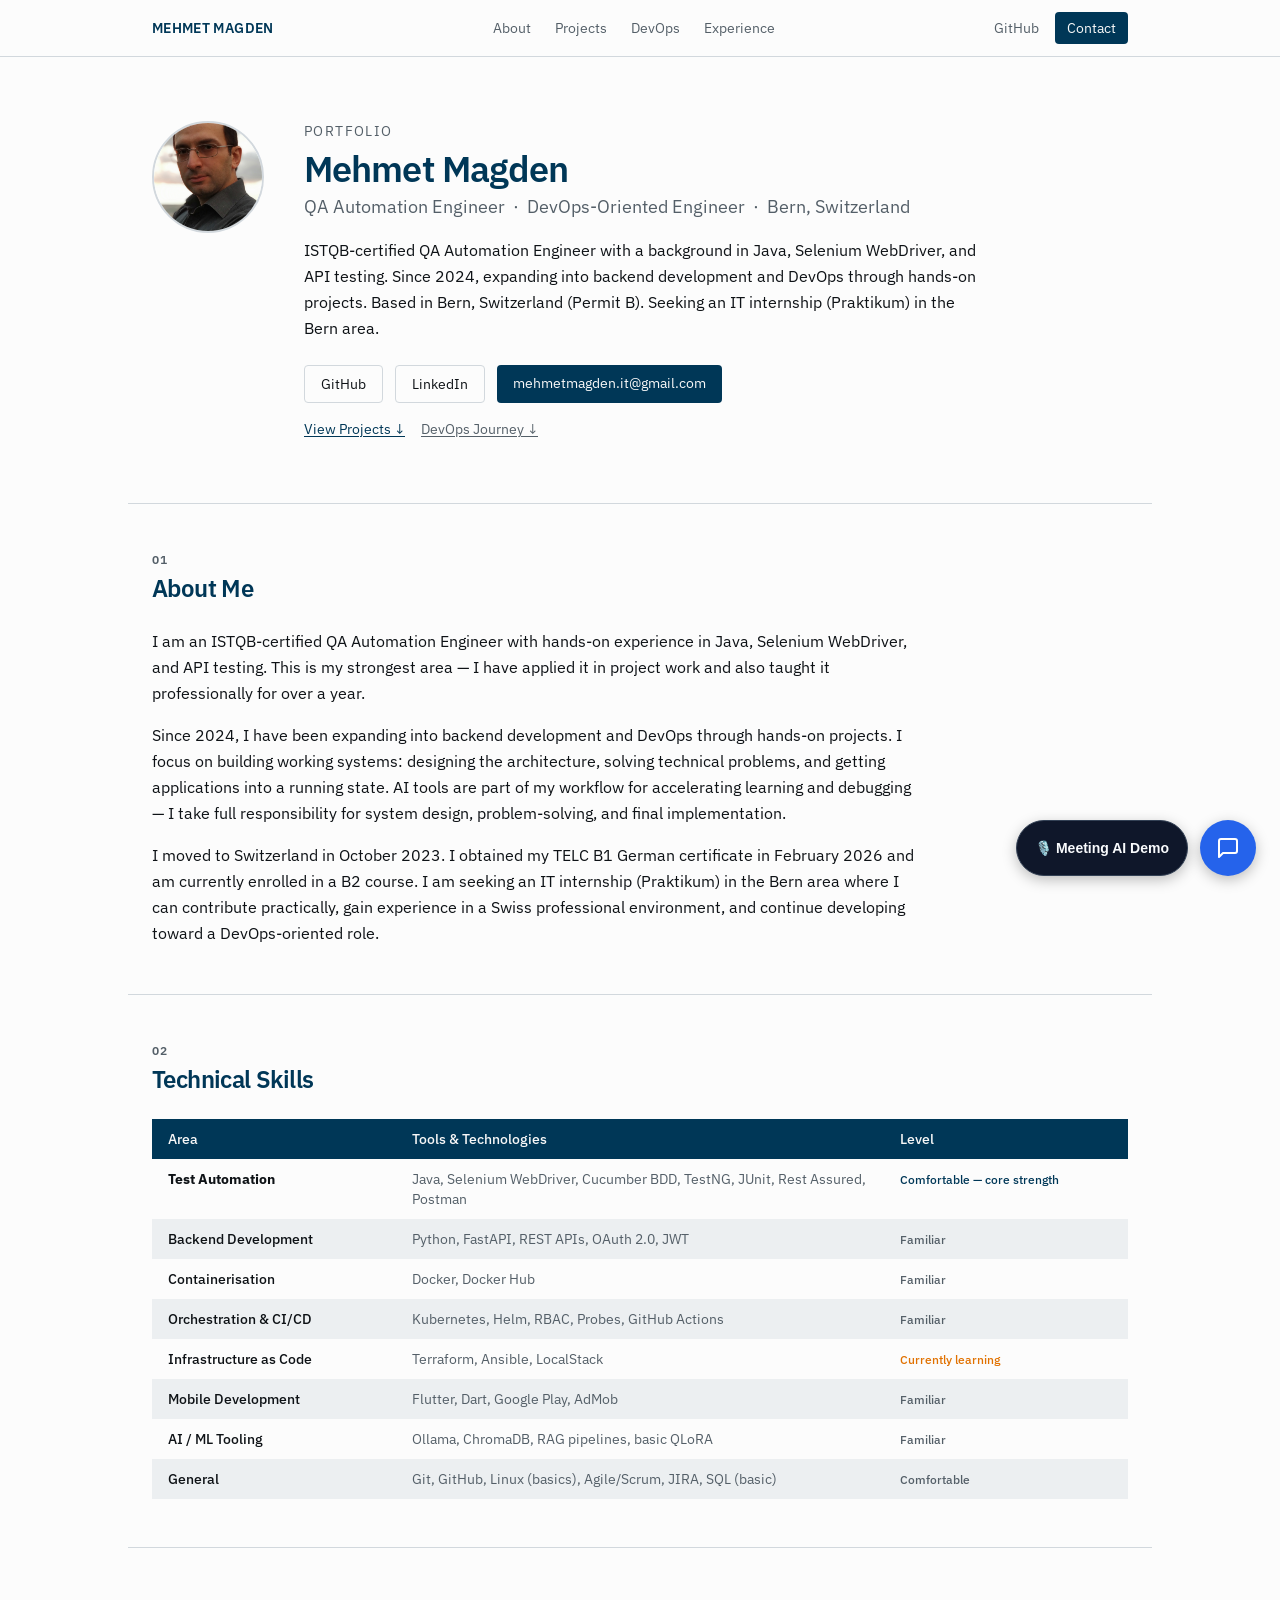
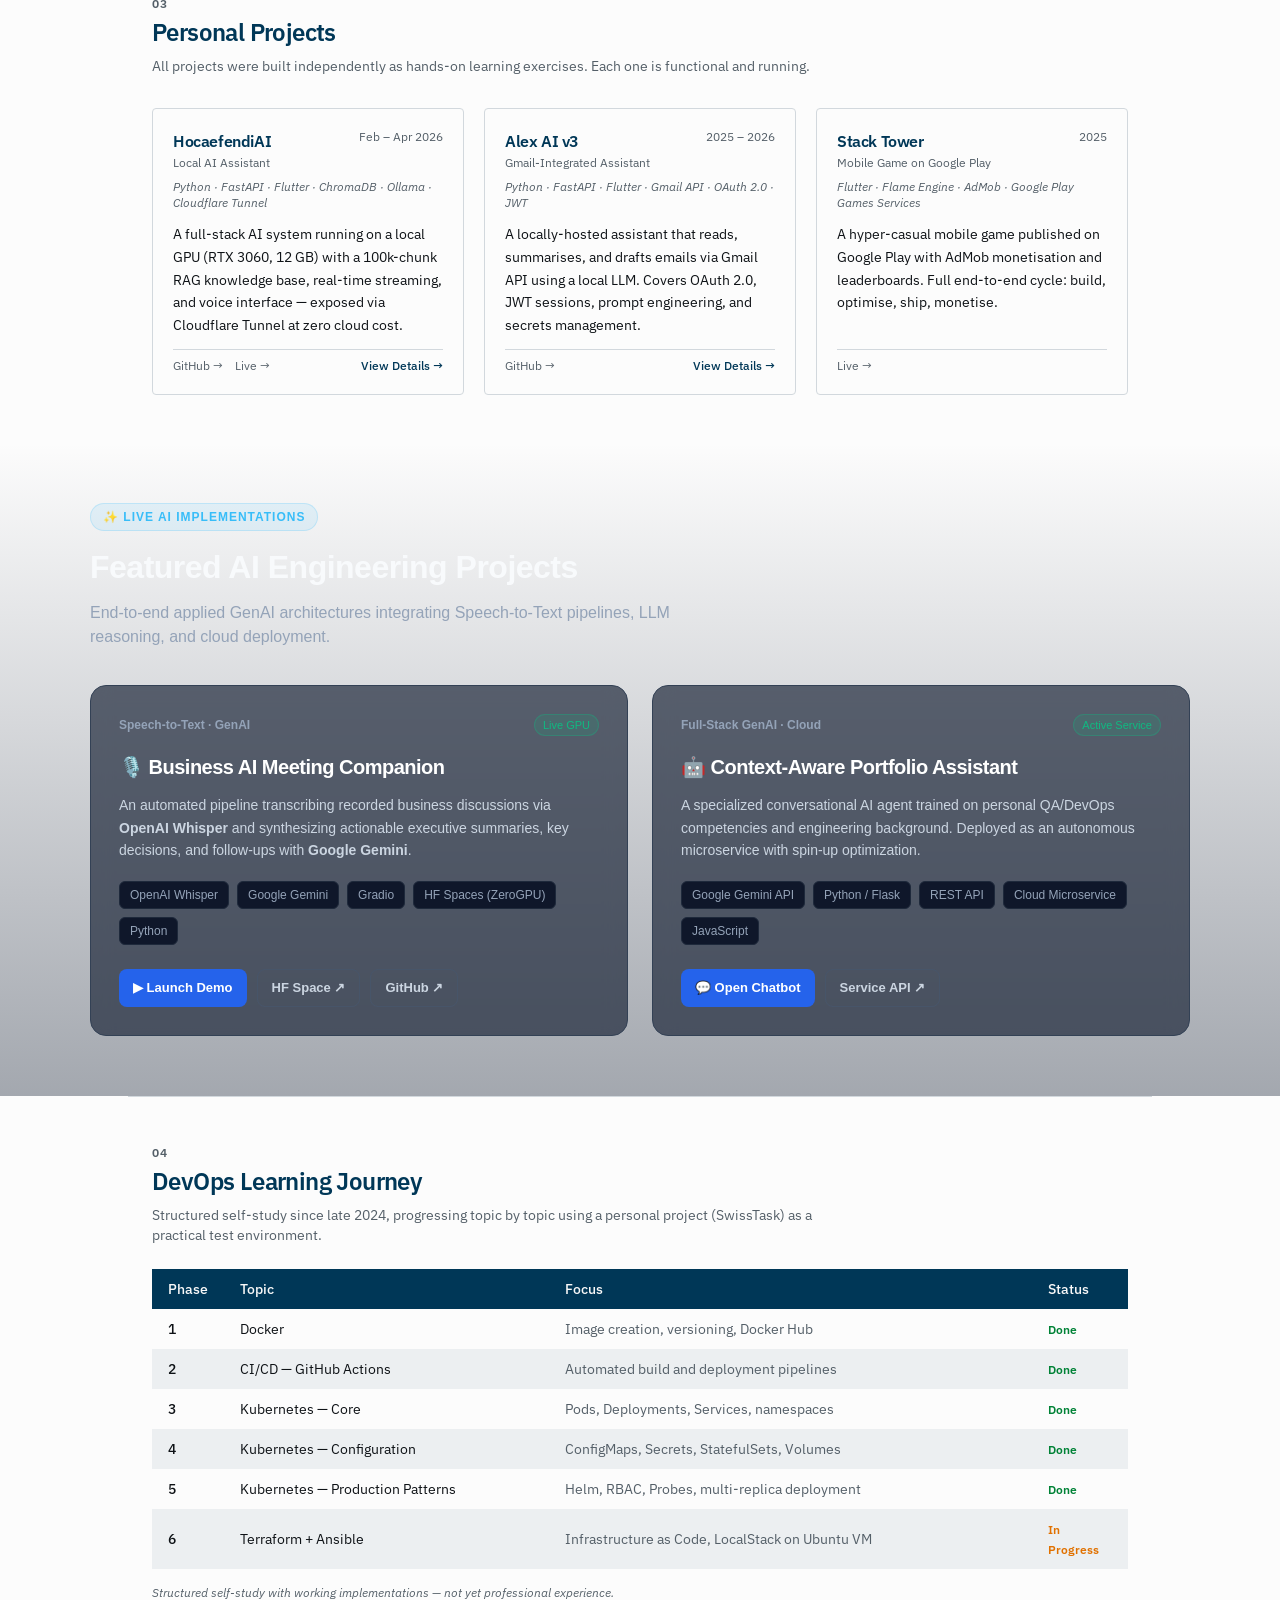
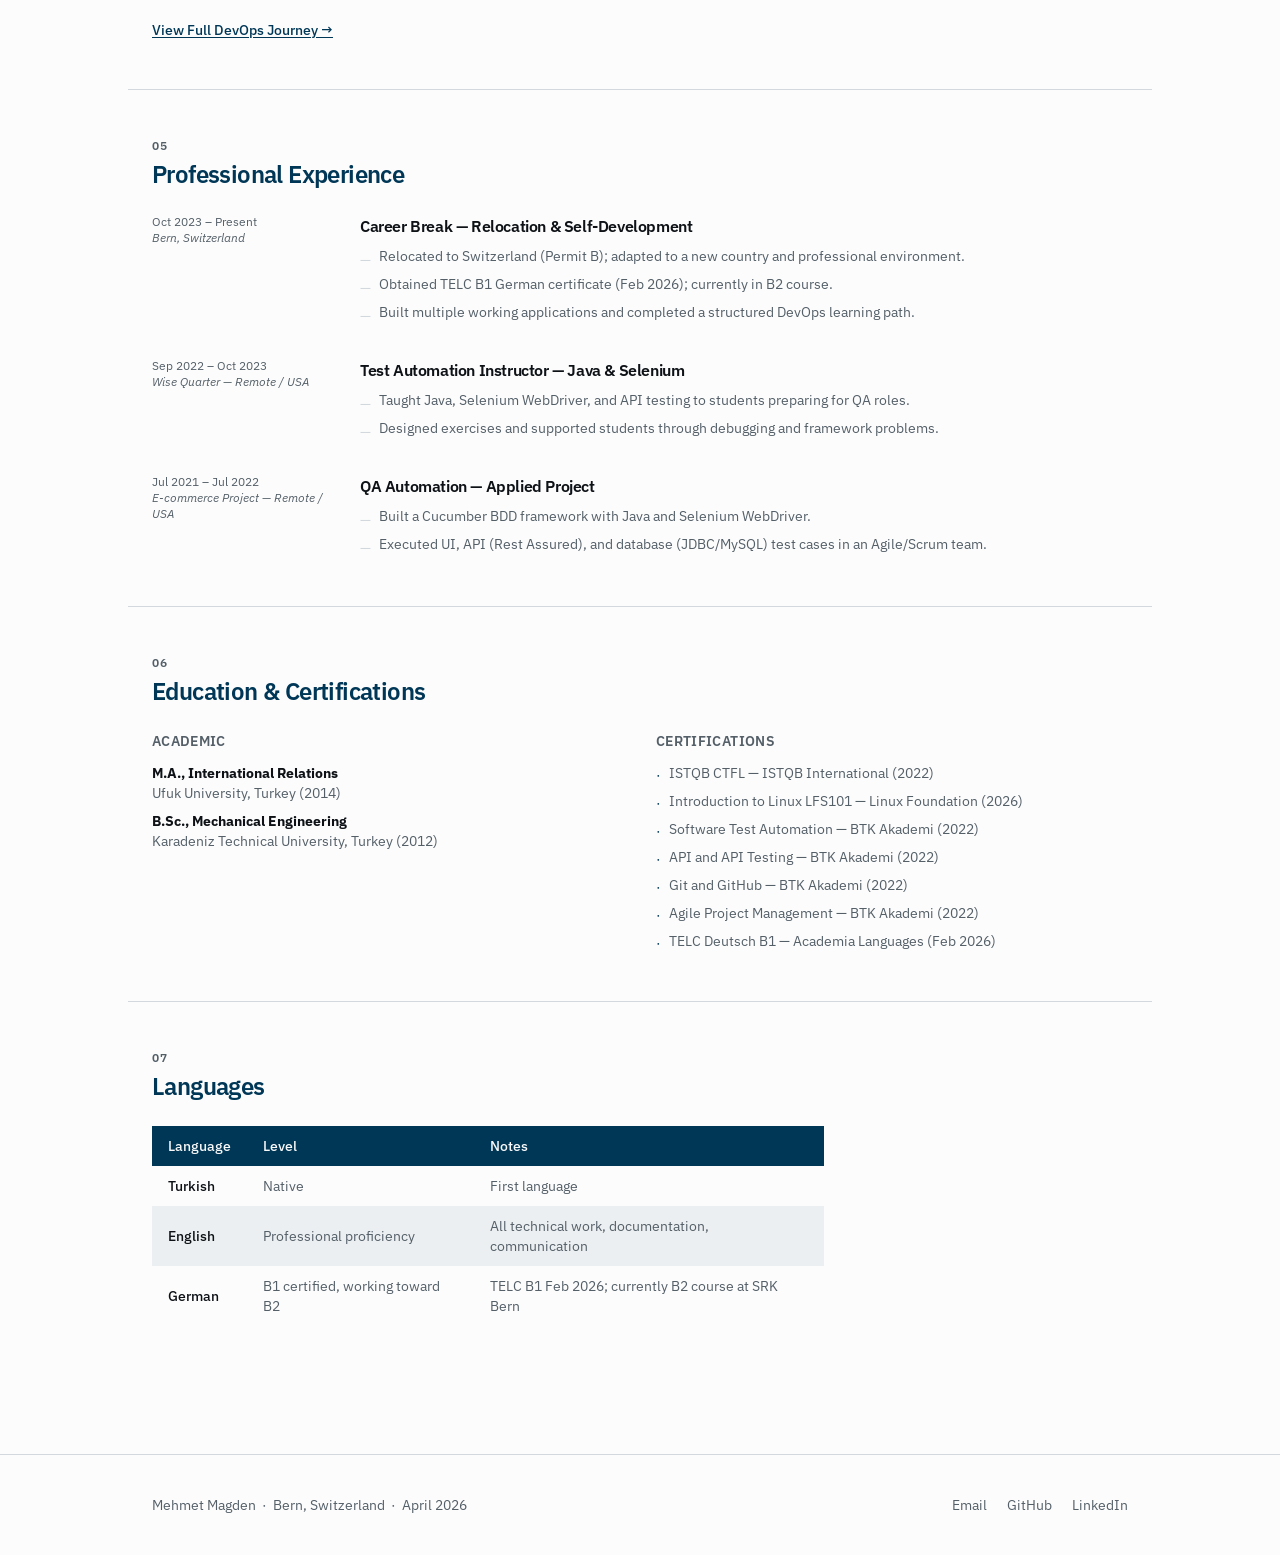
==== commit dc2452ca: "Implement AI Showcase positioning in React Add event listener to move AI Showcase under Projects sec" ====
--- a/index.html
+++ b/index.html
@@ -561,6 +561,28 @@
         }
         chatMessages.scrollTop = chatMessages.scrollHeight;
       }
+
+
+    // React DOM'u oluşturduktan sonra AI Showcase'i doğrudan Projects bölümünün altına bağlar
+    window.addEventListener("DOMContentLoaded", () => {
+      const checkReactRender = setInterval(() => {
+        // React projenizdeki projeler alanını tespit eder (genelde id veya section olarak bulunur)
+        const projectsSection = document.getElementById("projects") || document.querySelector('section[id*="project"]');
+        const aiShowcase = document.getElementById("ai-showcase-section");
+    
+        if (projectsSection && aiShowcase) {
+          // AI bölümünü React'in Projeler bölümünün hemen ardına taşır
+          projectsSection.insertAdjacentElement("afterend", aiShowcase);
+          clearInterval(checkReactRender);
+        }
+      }, 100);
+    
+      // 5 saniye sonra aramayı durdurur (kaynak tasarrufu)
+      setTimeout(() => clearInterval(checkReactRender), 5000);
+    });      
+
+
+      
     </script>
   </body>
 </html>
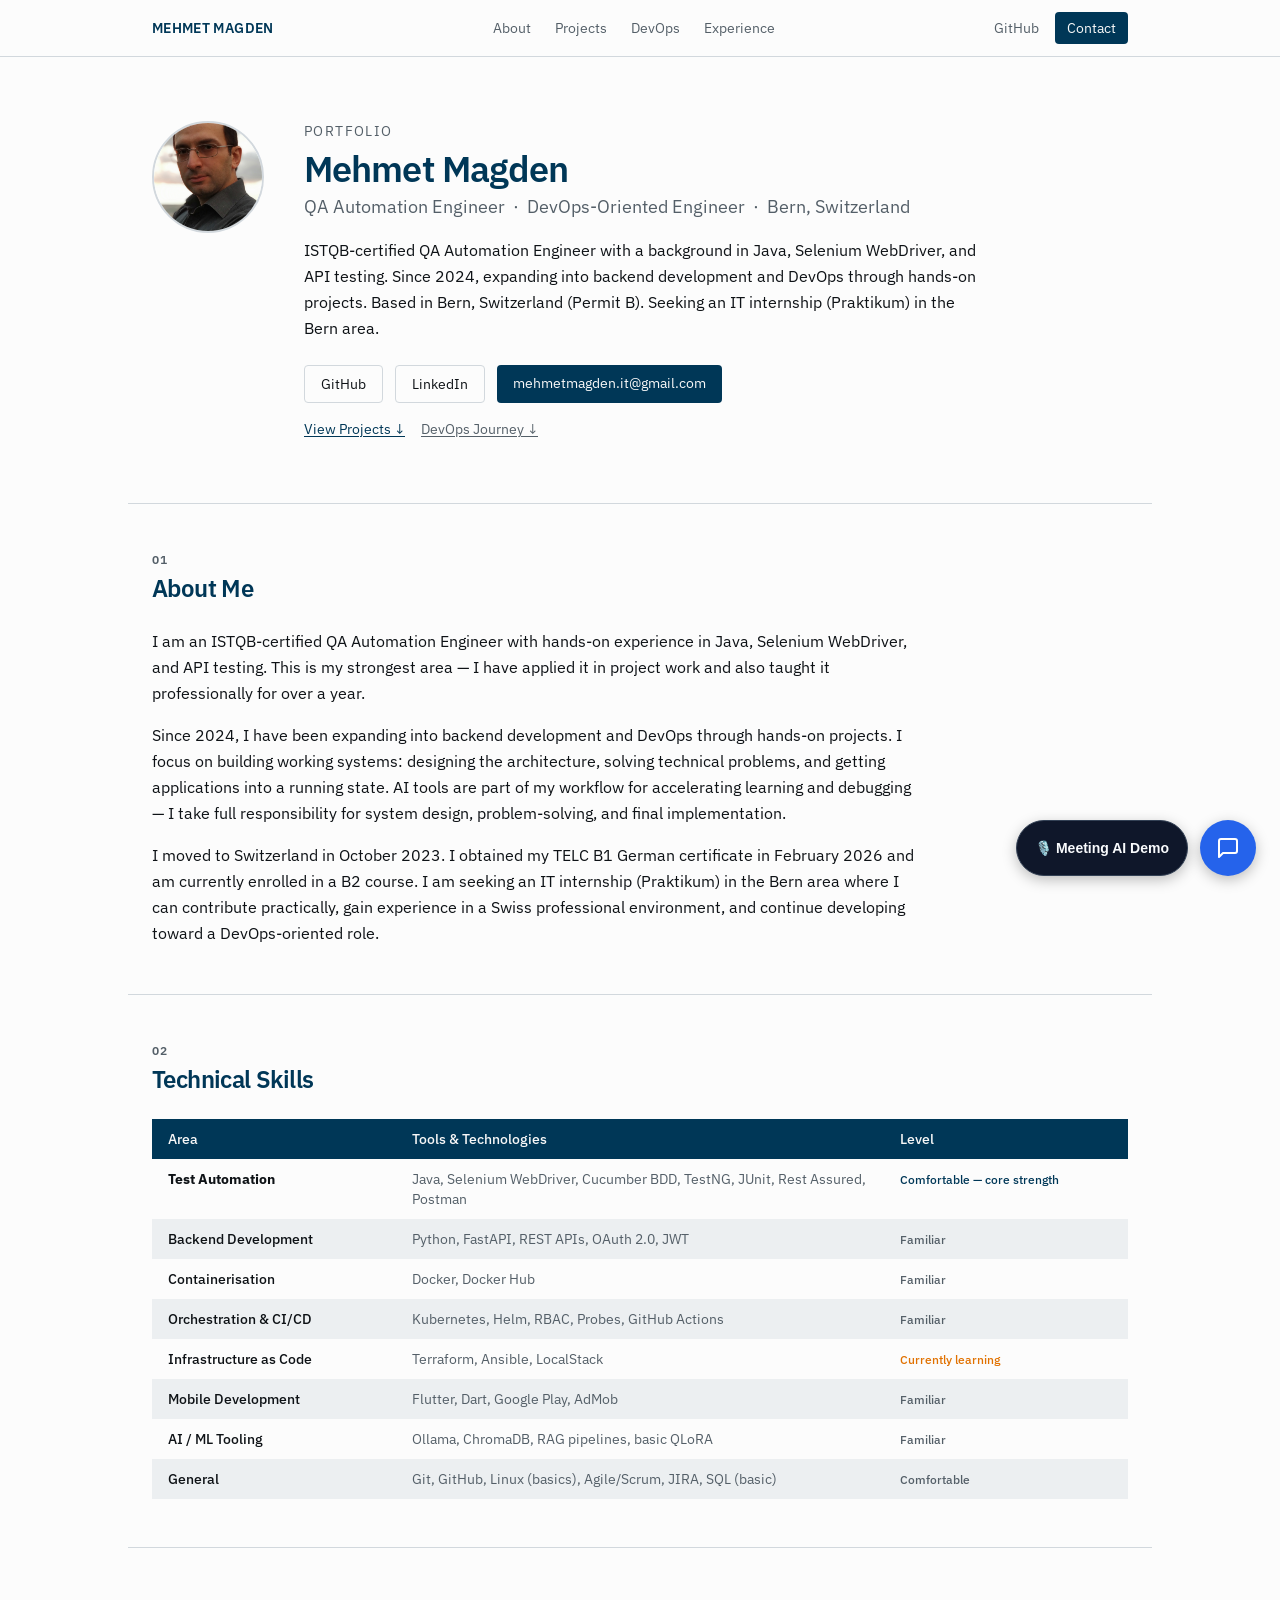
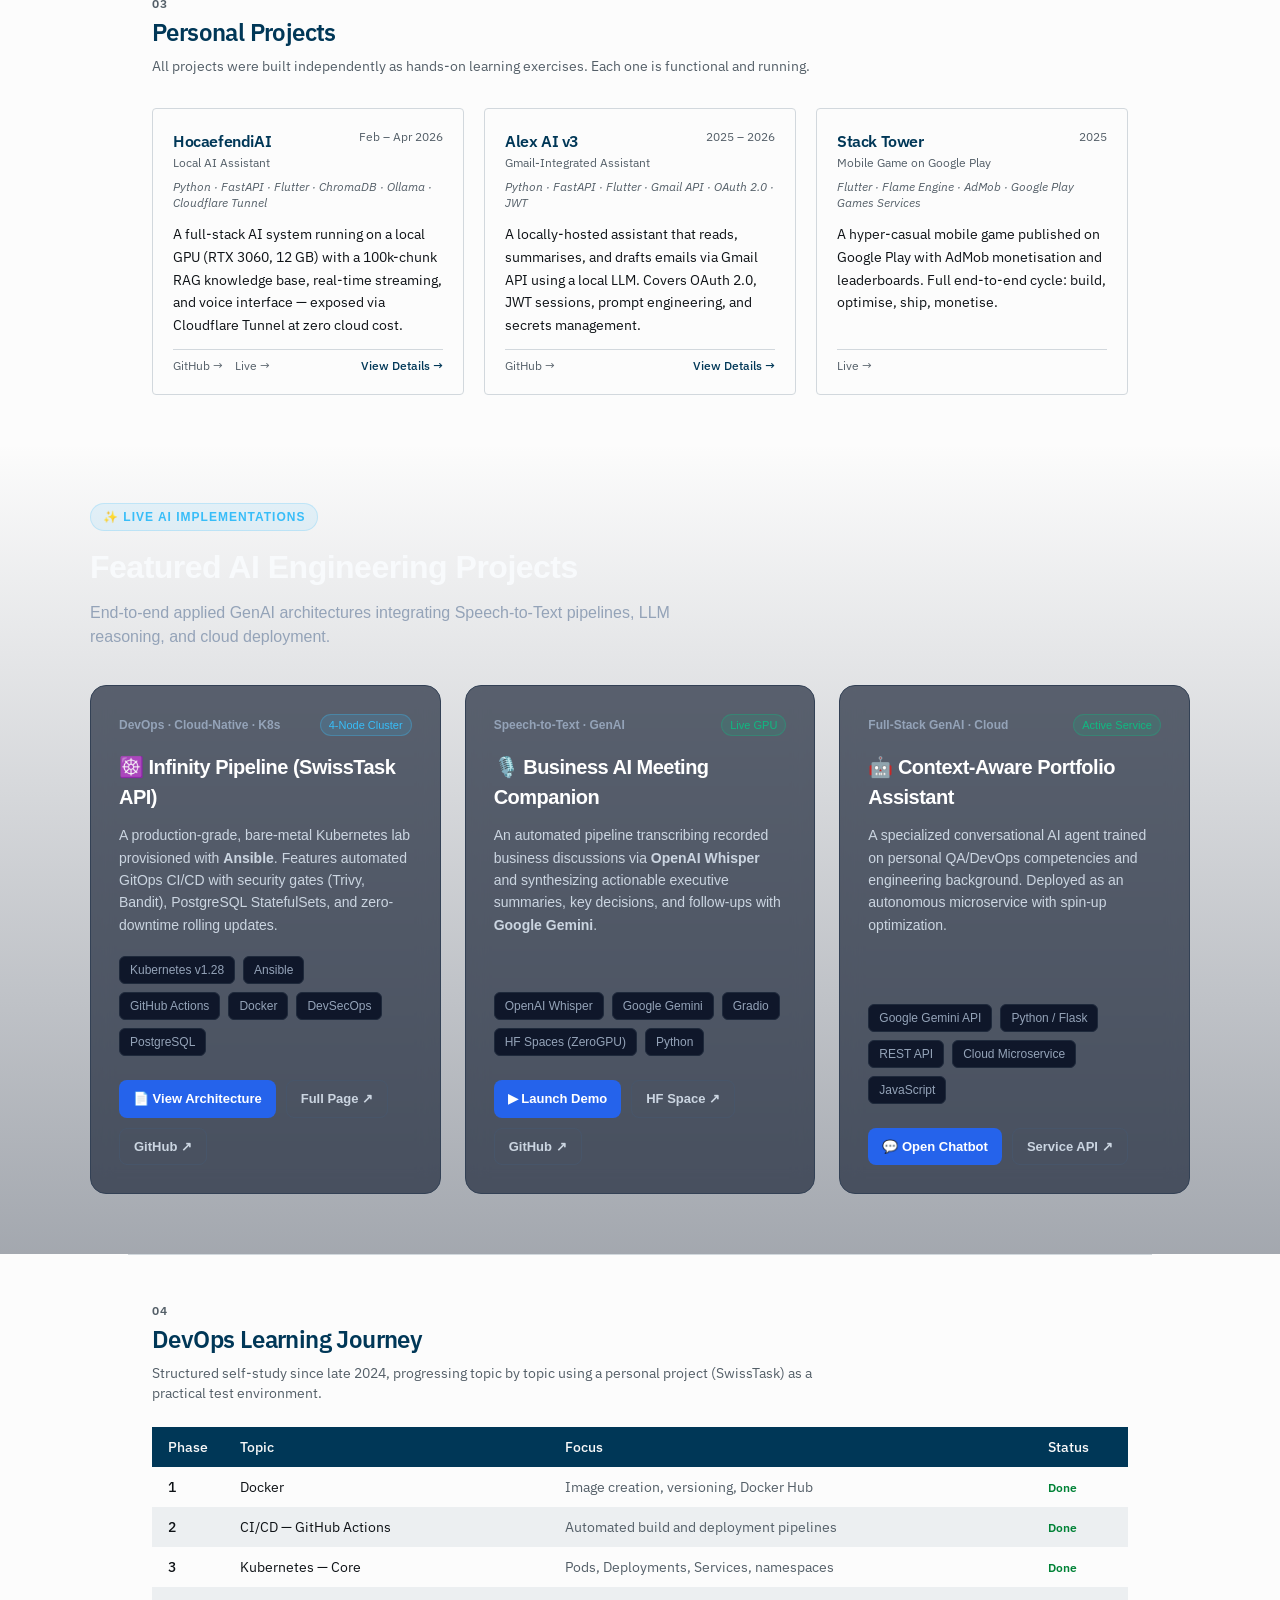
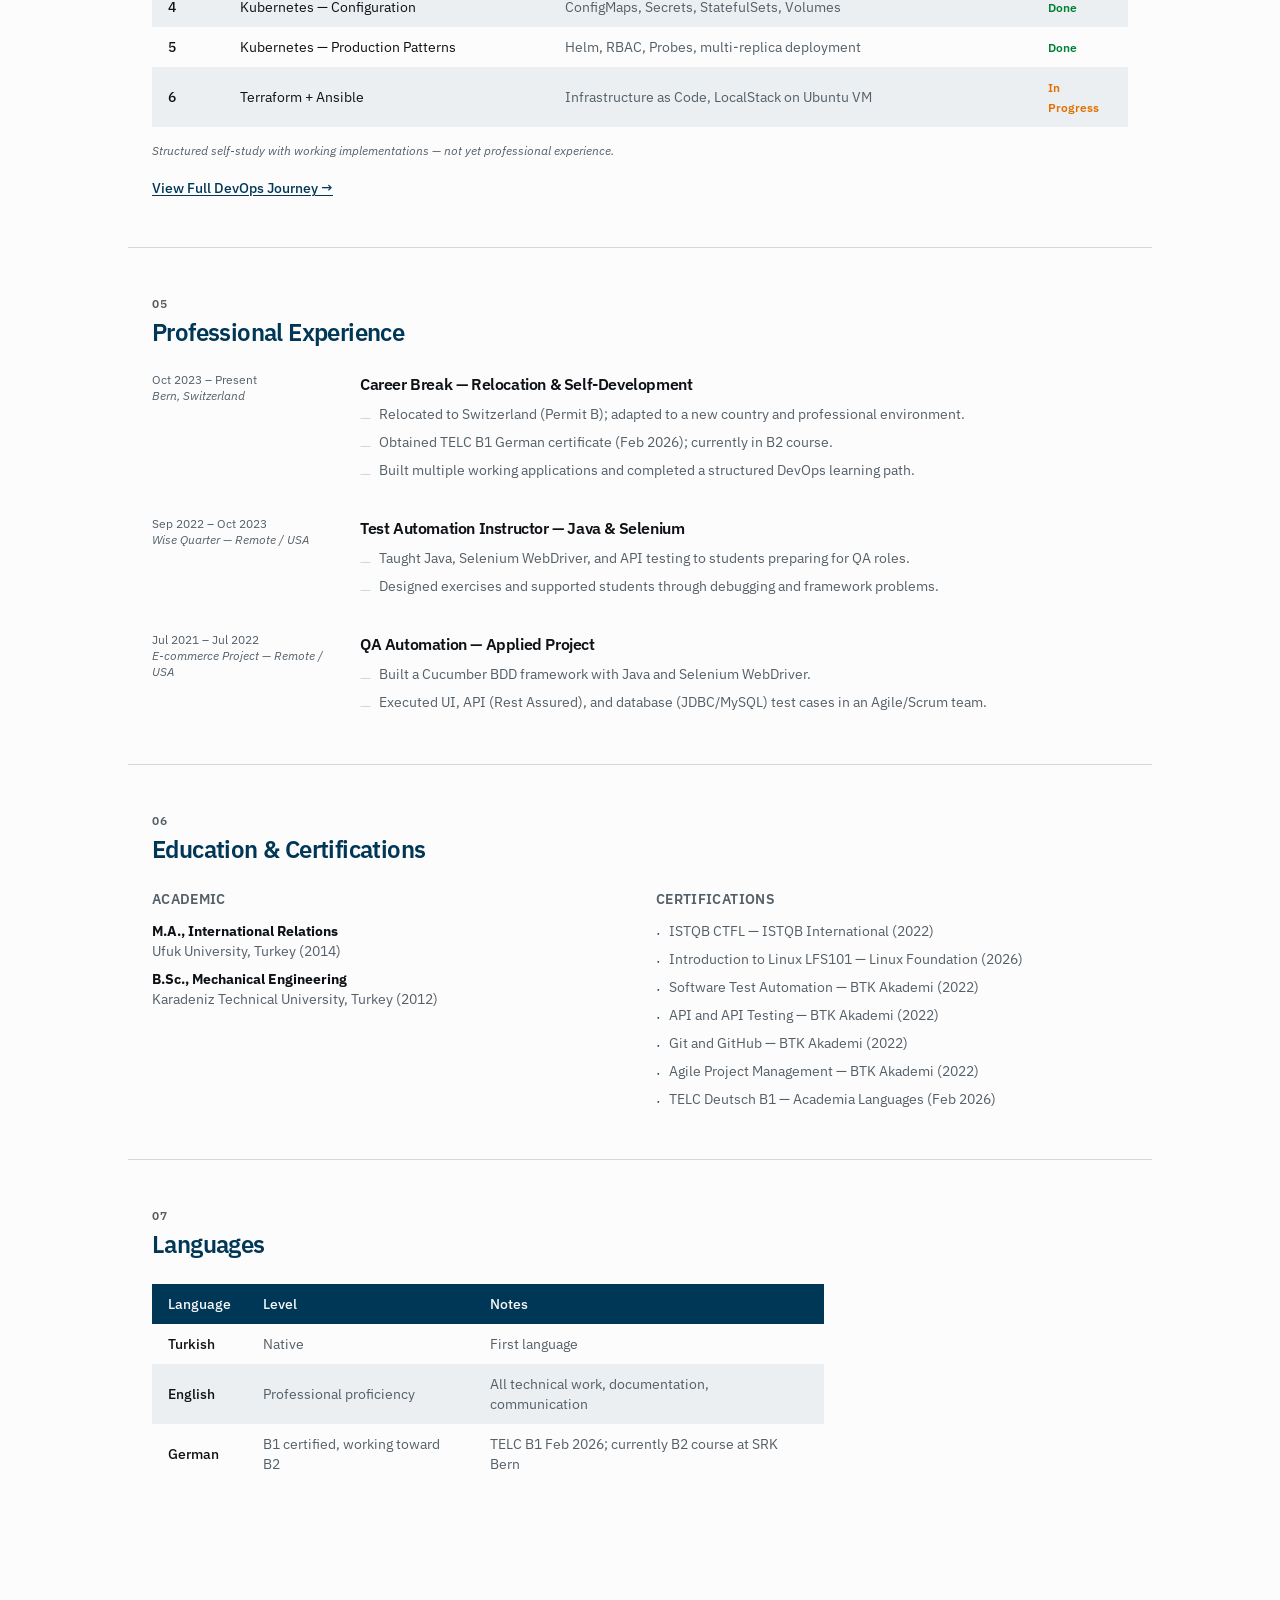
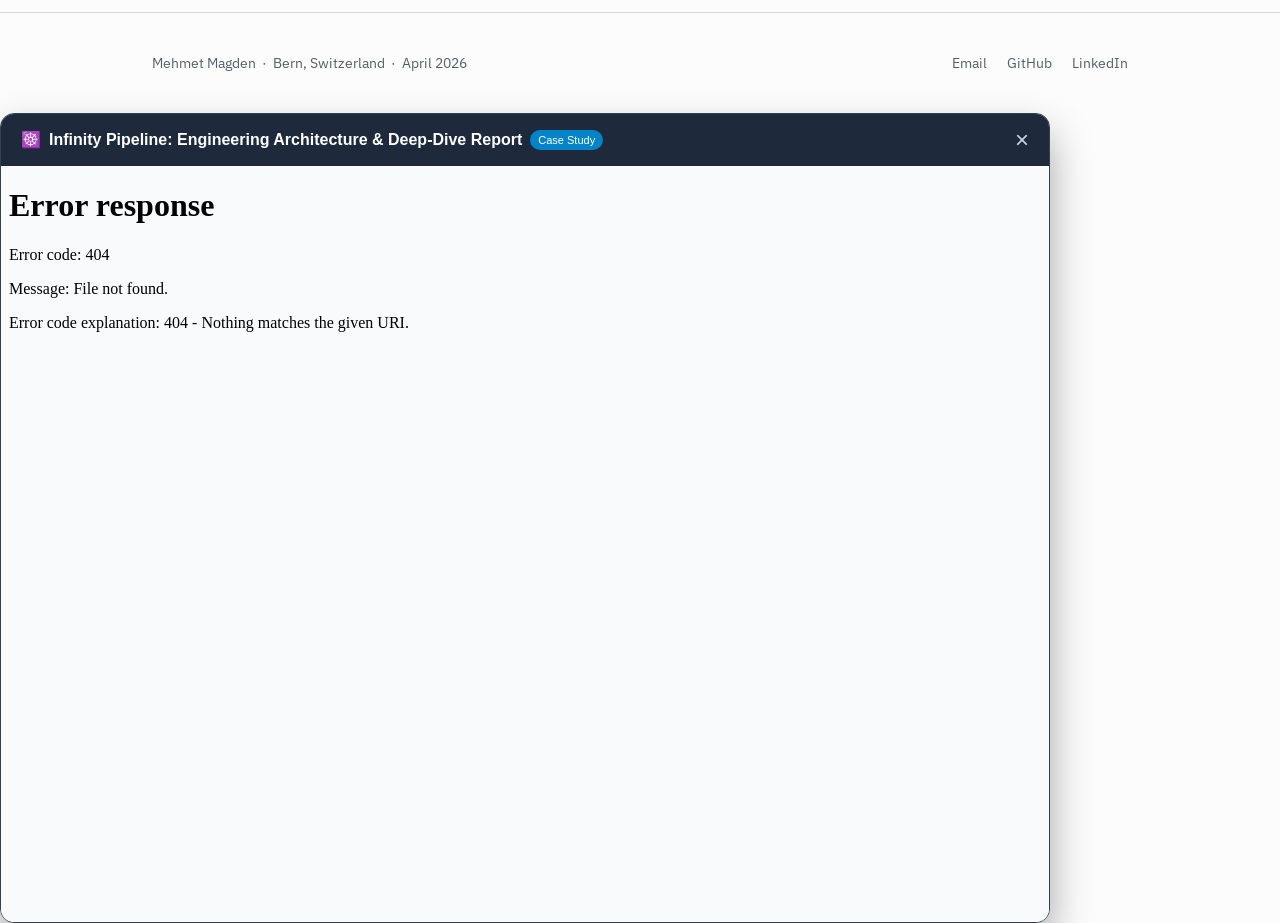
==== commit e5f36722: "Add Infinity Pipeline project details and modal" ====
--- a/index.html
+++ b/index.html
@@ -27,6 +27,39 @@
             </p>
     
             <div class="ai-cards-grid">
+
+              <!-- Project 3: Infinity Pipeline -->
+              <div class="ai-card">
+                <div class="ai-card-header">
+                  <span class="ai-tag">DevOps · Cloud-Native · K8s</span>
+                  <span class="ai-status" style="color: #38bdf8; background: rgba(56, 189, 248, 0.15); border-color: rgba(56, 189, 248, 0.3);">4-Node Cluster</span>
+                </div>
+                <h3>☸️ Infinity Pipeline (SwissTask API)</h3>
+                <p>
+                  A production-grade, bare-metal Kubernetes lab provisioned with <strong>Ansible</strong>. Features automated GitOps CI/CD with security gates (Trivy, Bandit), PostgreSQL StatefulSets, and zero-downtime rolling updates.
+                </p>
+                <div class="ai-stack-list">
+                  <span>Kubernetes v1.28</span>
+                  <span>Ansible</span>
+                  <span>GitHub Actions</span>
+                  <span>Docker</span>
+                  <span>DevSecOps</span>
+                  <span>PostgreSQL</span>
+                </div>
+                <div class="ai-card-actions">
+                  <button onclick="openPipelineModal()" class="ai-btn ai-btn-primary">
+                    📄 View Architecture
+                  </button>
+                  <a href="/infinity-pipeline.html" target="_blank" class="ai-btn ai-btn-outline" title="Open Full Page in New Tab">
+                    Full Page ↗
+                  </a>
+                  <a href="https://github.com/MehmetMagden/infinity-pipeline" target="_blank" class="ai-btn ai-btn-outline">
+                    GitHub ↗
+                  </a>
+                </div>
+              </div>
+
+              
               <!-- Project 1: Meeting Companion -->
               <div class="ai-card">
                 <div class="ai-card-header">
@@ -249,6 +282,31 @@
         </div>
       </div>
     </div>
+
+    <!-- ================= START: INFINITY PIPELINE MODAL ================= -->
+    <div id="pipeline-modal-backdrop" onclick="handlePipelineBackdropClick(event)">
+      <div id="meeting-modal-content" style="max-width: 1050px; height: 90vh;">
+        <div id="meeting-modal-header">
+          <div style="display:flex; align-items:center; gap:8px;">
+            <span>☸️</span>
+            <strong>Infinity Pipeline: Engineering Architecture & Deep-Dive Report</strong>
+            <span style="font-size:11px; background:#0284c7; color:#fff; padding:2px 8px; border-radius:12px;">Case Study</span>
+          </div>
+          <button onclick="closePipelineModal()" title="Close">&times;</button>
+        </div>
+        
+        <div id="meeting-modal-body">
+          <iframe
+            id="pipeline-iframe"
+            src="/infinity-pipeline.html"
+            frameborder="0"
+            style="width: 100%; height: 100%; border: none;"
+          ></iframe>
+        </div>
+      </div>
+    </div>
+    <!-- ================= END: INFINITY PIPELINE MODAL ================= -->
+    
 
     <!-- Floating Trigger Button for Meeting Companion -->
     <button id="meeting-launch-btn" onclick="openMeetingModal()" title="Try Meeting Companion Demo">
@@ -511,6 +569,33 @@
         }
       }
 
+      // --- Infinity Pipeline Modal Mantığı ---
+      function openPipelineModal() {
+        const modal = document.getElementById("pipeline-modal-backdrop");
+        if (modal) modal.style.display = "flex";
+      }
+
+      function closePipelineModal() {
+        const modal = document.getElementById("pipeline-modal-backdrop");
+        if (modal) modal.style.display = "none";
+      }
+
+      function handlePipelineBackdropClick(e) {
+        if (e.target.id === "pipeline-modal-backdrop") {
+          closePipelineModal();
+        }
+      }
+
+      // ESC tuşuyla kapatmayı güncelleme
+      document.addEventListener("keydown", (e) => {
+        if (e.key === "Escape") {
+          closeMeetingModal();
+          closePipelineModal();
+        }
+      });
+
+      
+
       function handleBackdropClick(e) {
         if (e.target.id === "meeting-modal-backdrop") {
           closeMeetingModal();
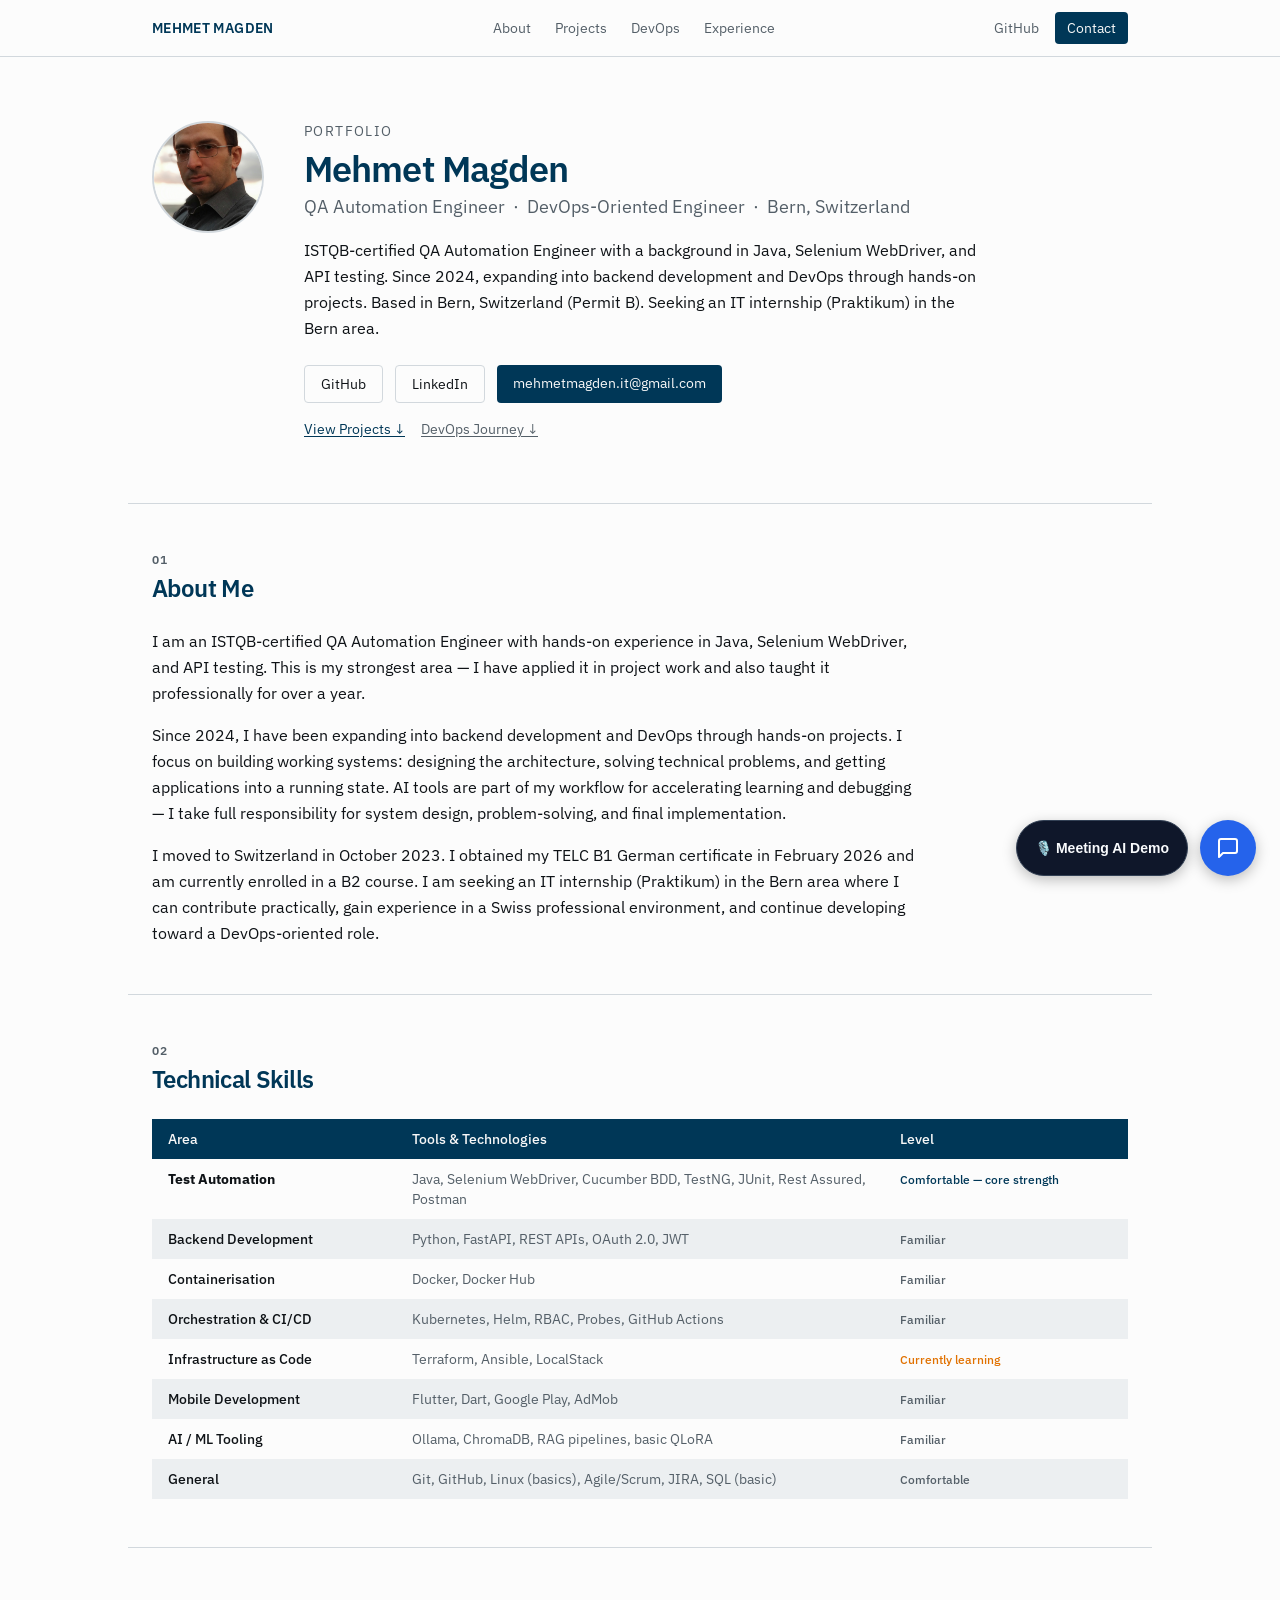
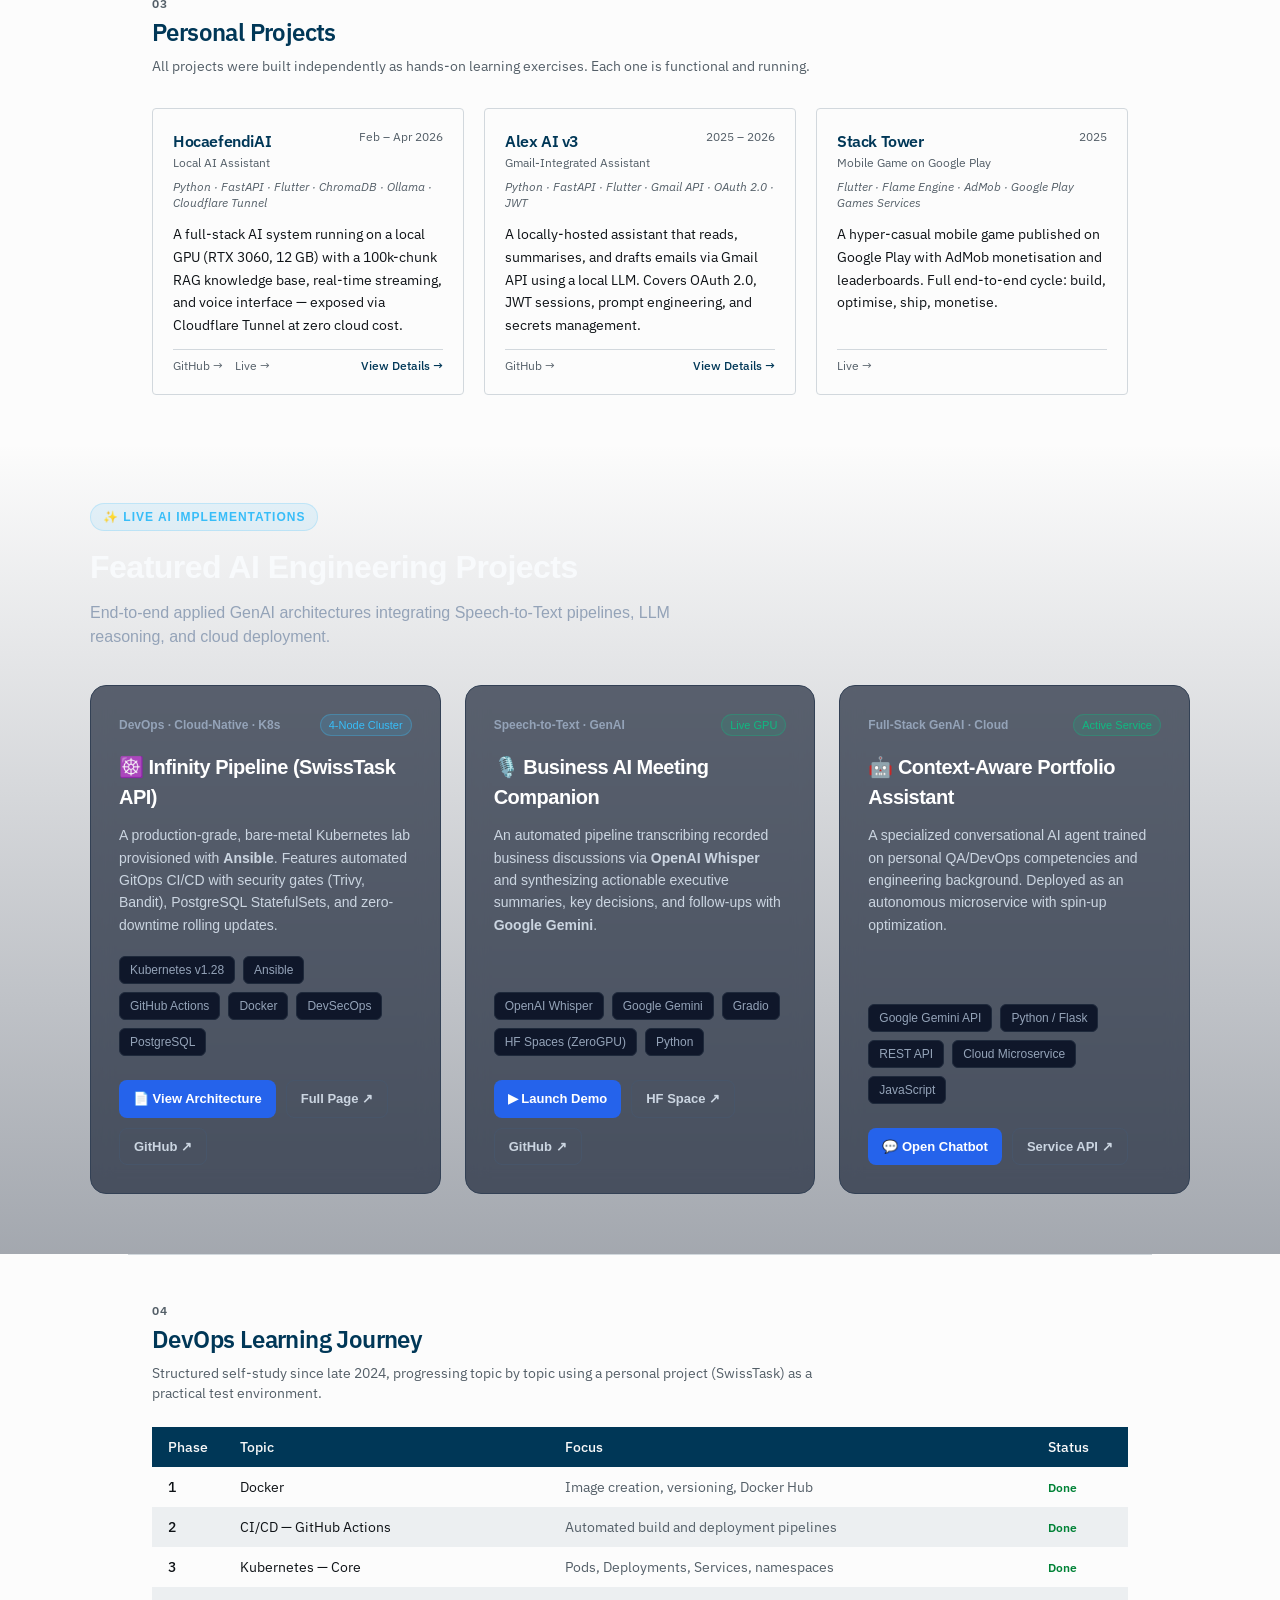
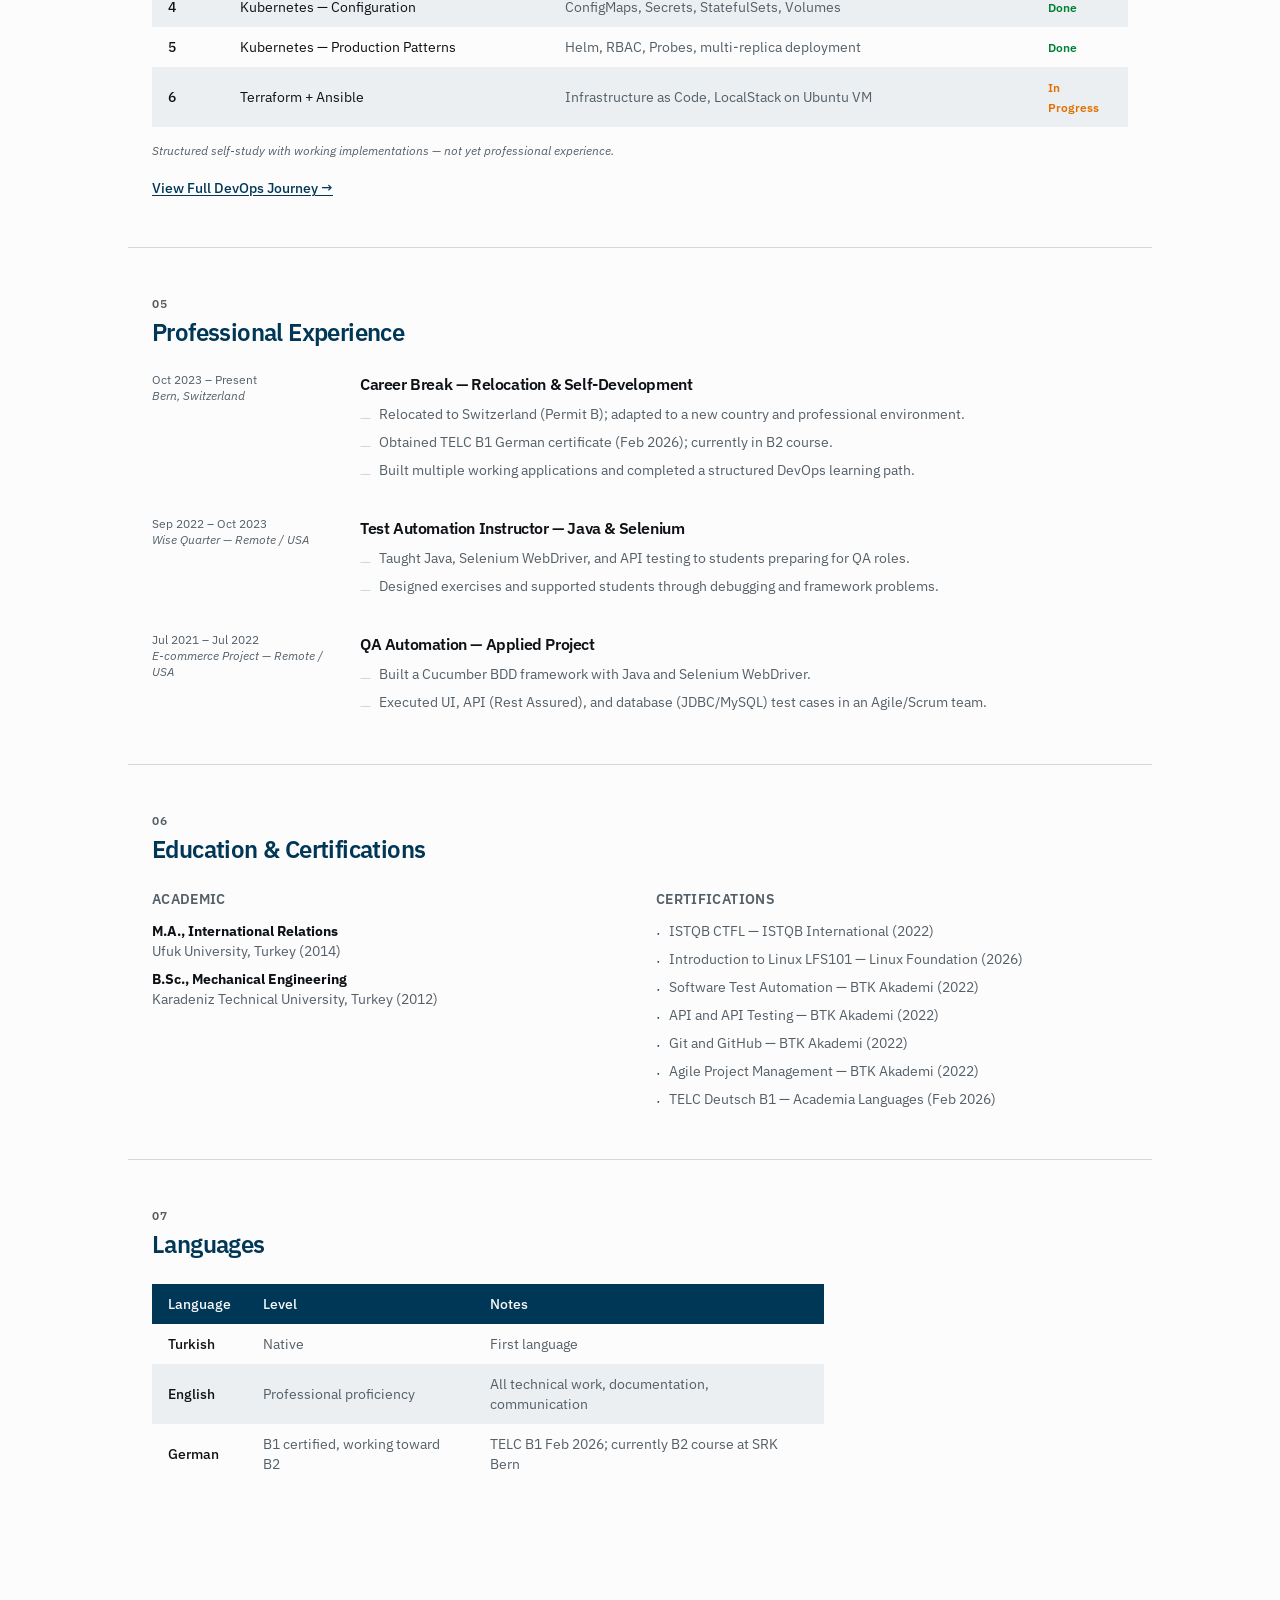
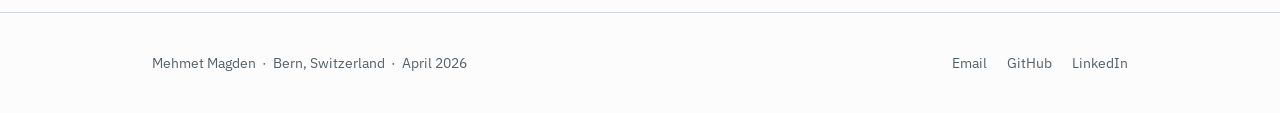
==== commit 699719a7: "Add modal styles for meeting and pipeline Added styles for meeting and pipeline modals." ====
--- a/index.html
+++ b/index.html
@@ -349,6 +349,22 @@
     <!-- ================= END: AI CHATBOT WIDGET ================= -->
 
     <style>
+      /* --- Modal Styles (Hem Meeting Hem Pipeline İçin) --- */
+      #meeting-modal-backdrop,
+      #pipeline-modal-backdrop {
+        display: none;
+        position: fixed;
+        inset: 0;
+        background: rgba(15, 23, 42, 0.75);
+        backdrop-filter: blur(4px);
+        z-index: 100000;
+        align-items: center;
+        justify-content: center;
+        padding: 16px;
+}
+
+
+      
       /* --- Meeting Companion Floating Button --- */
       #meeting-launch-btn {
         position: fixed;
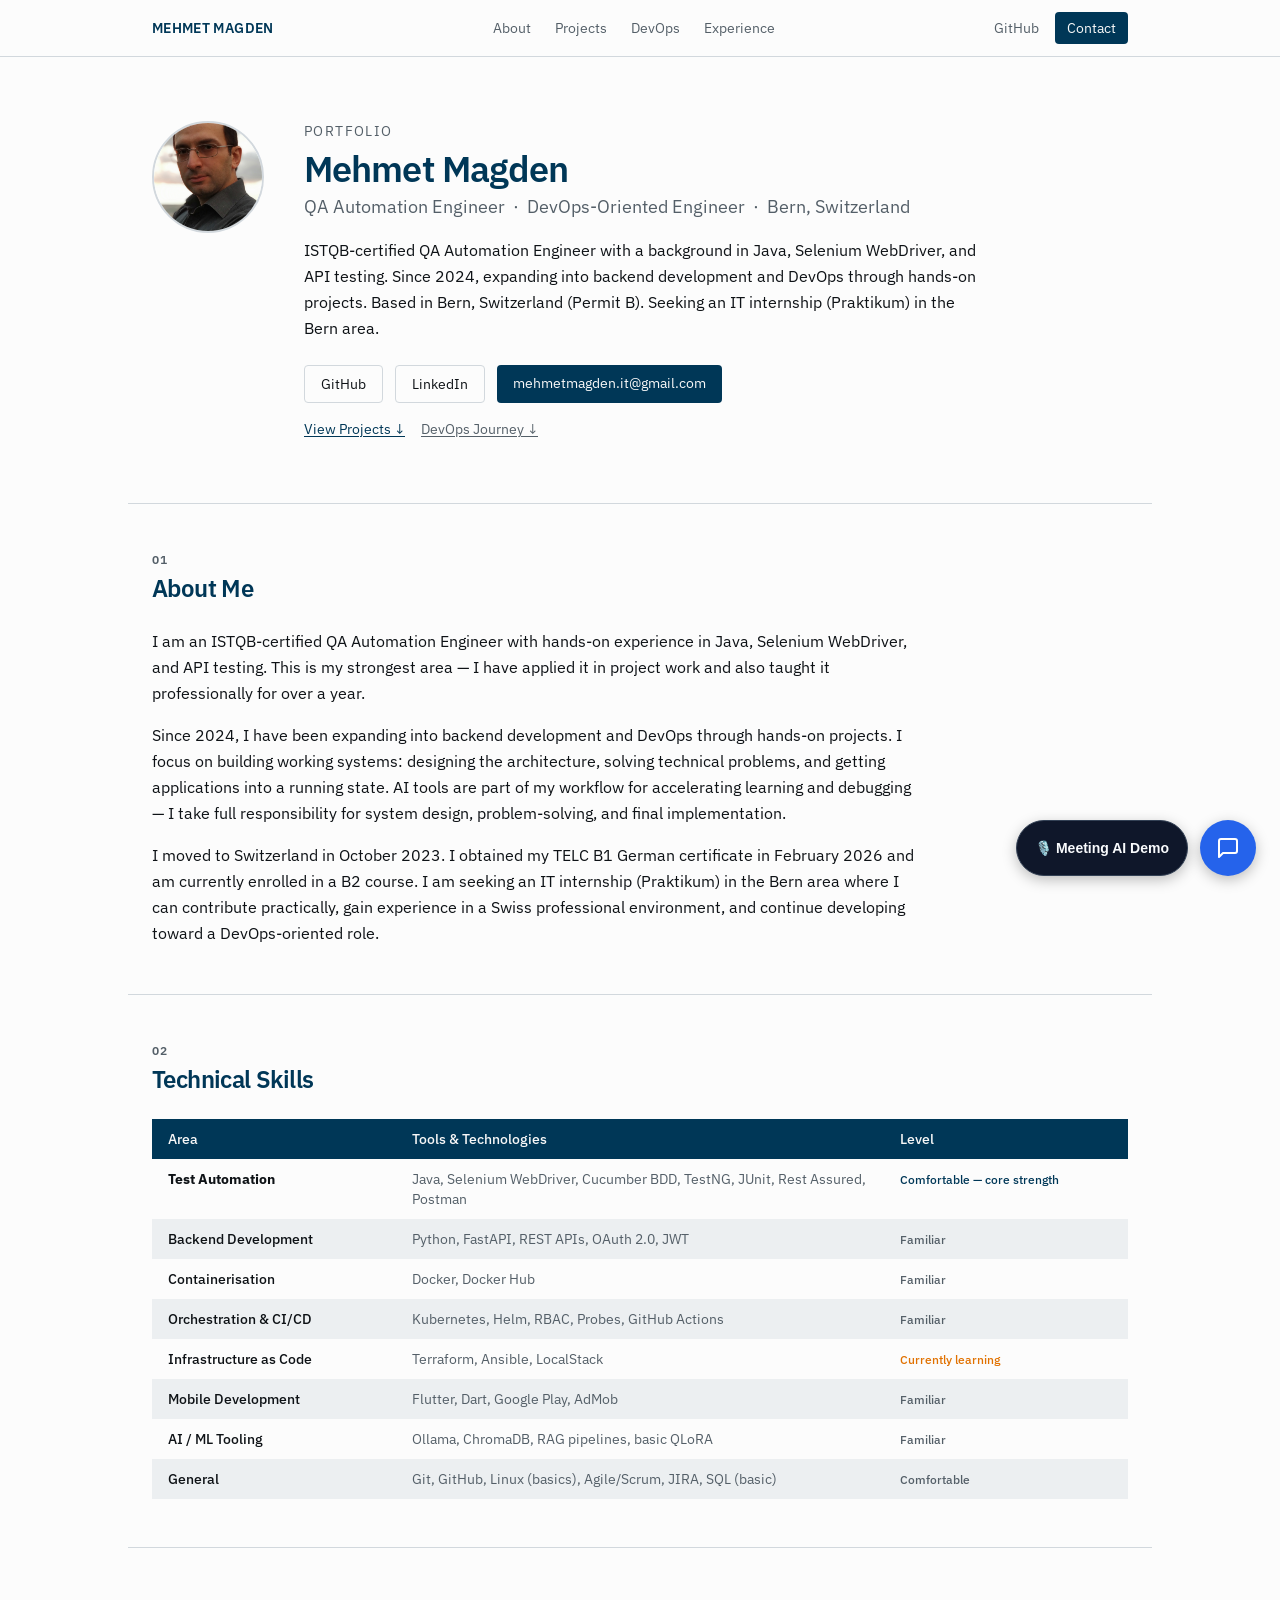
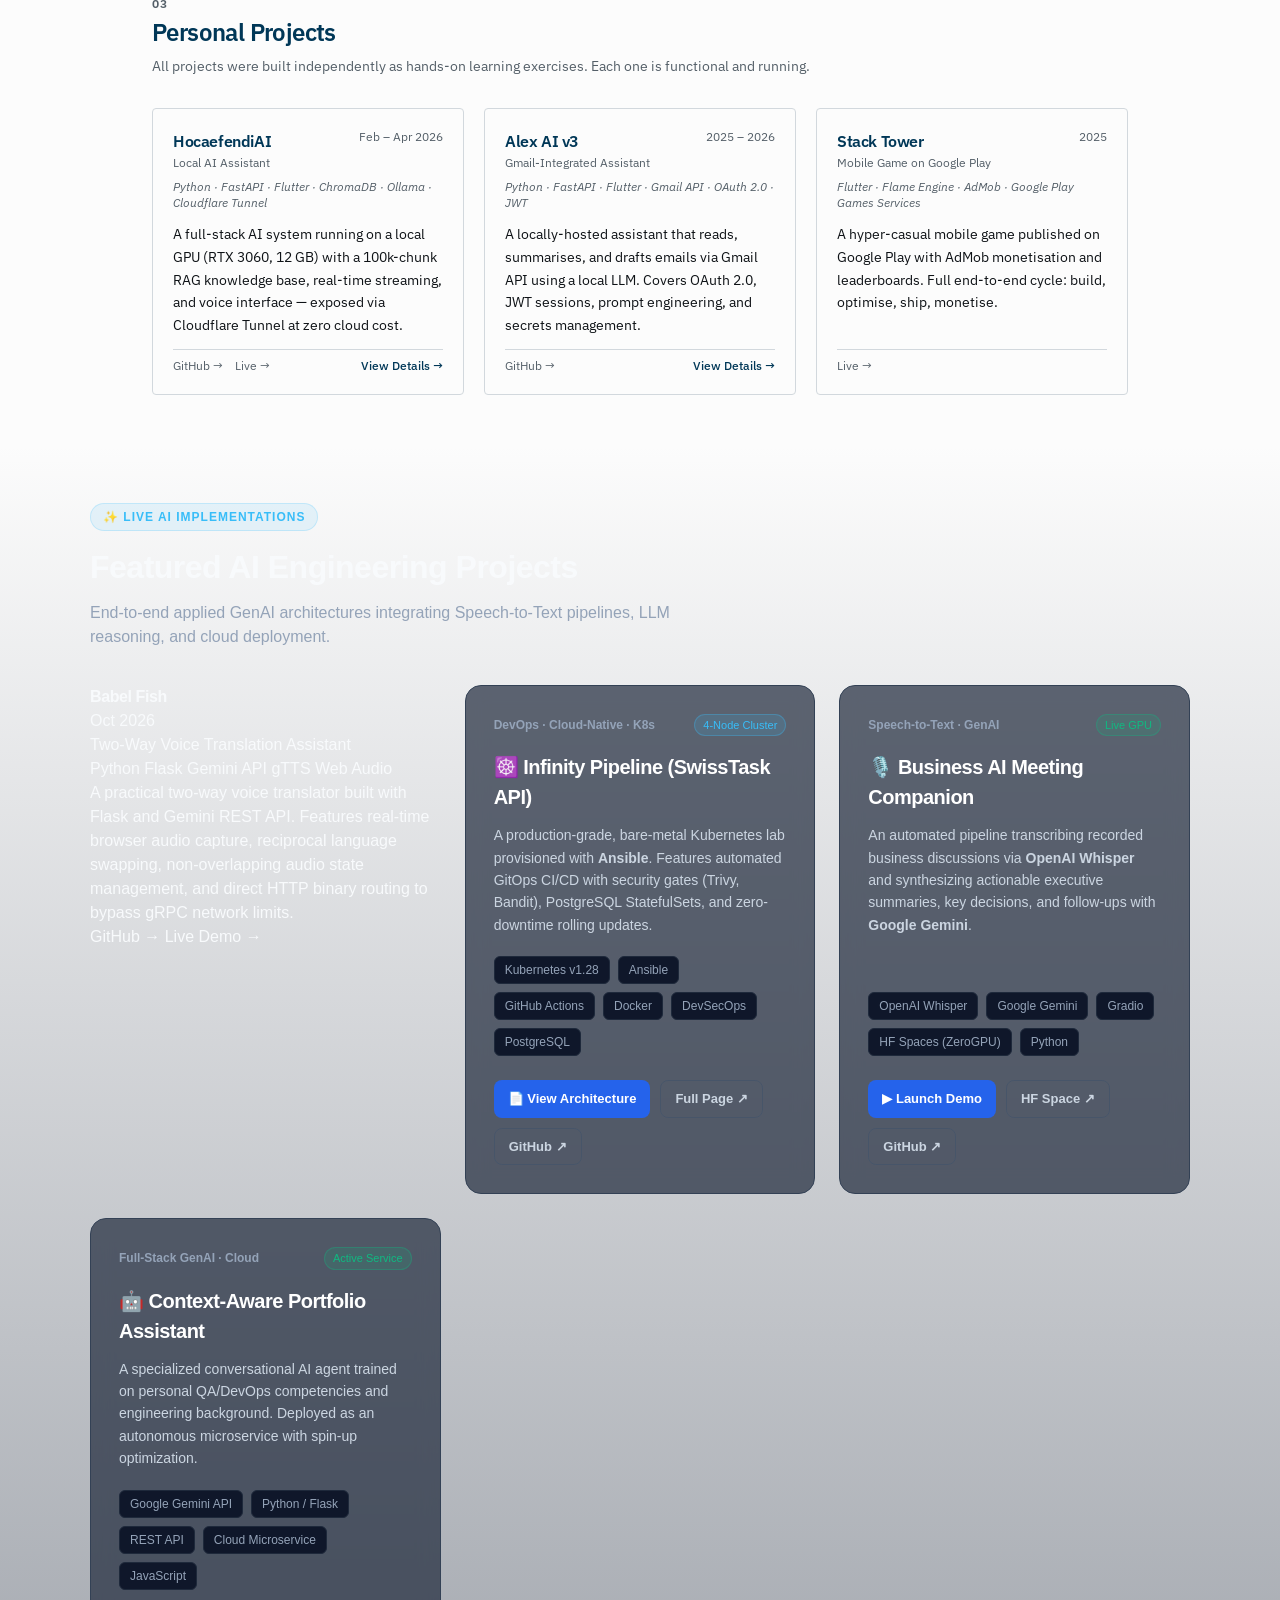
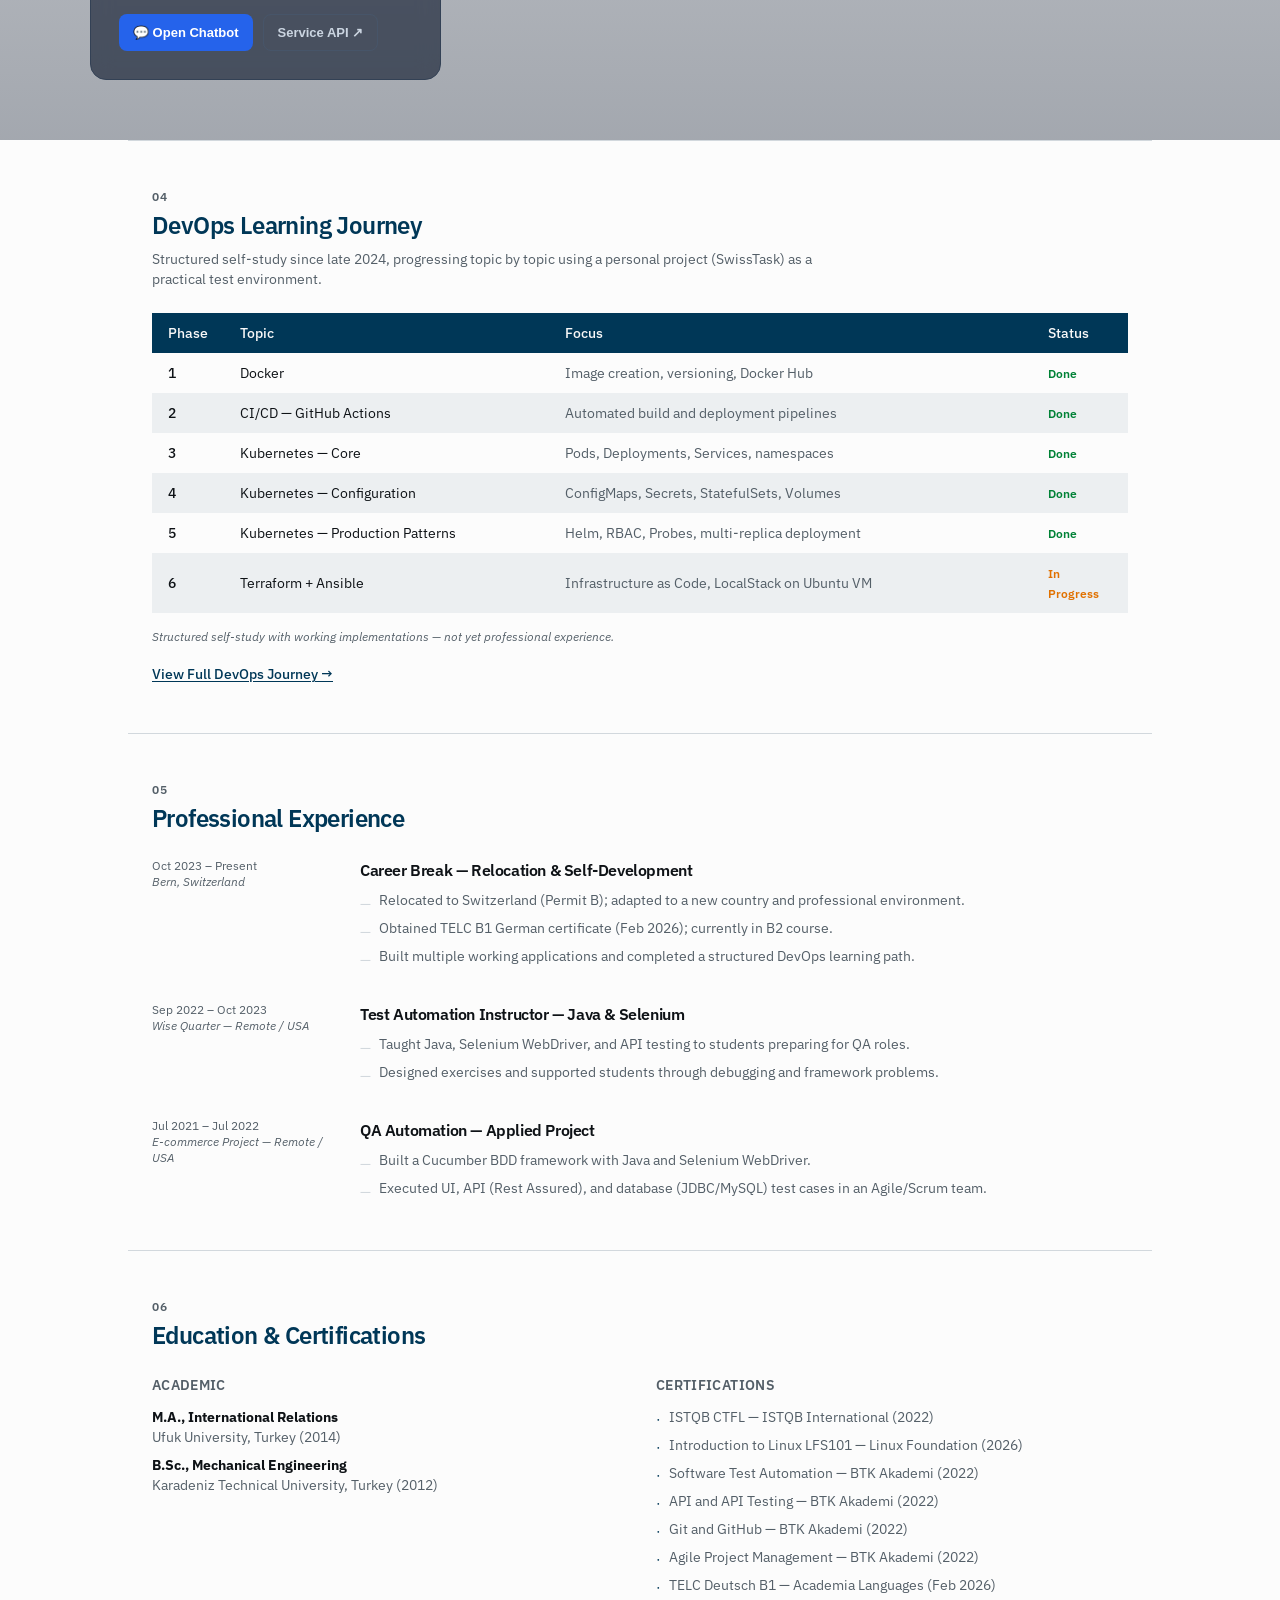
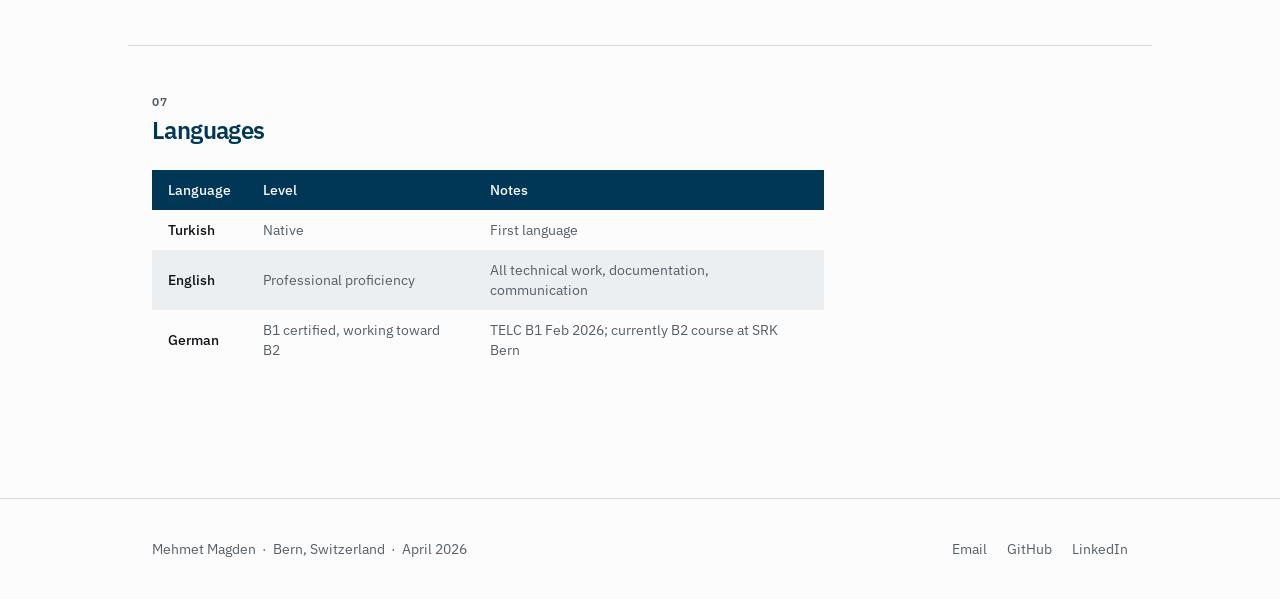
==== commit d6ff5010: "Add project card for Babel Fish translation assistant Added a new project card for 'Babel Fish', det" ====
--- a/index.html
+++ b/index.html
@@ -27,6 +27,31 @@
             </p>
     
             <div class="ai-cards-grid">
+
+              <!-- Project 4: Babel Fish -->
+              <div class="project-card">
+                <div class="project-header">
+                  <h3>Babel Fish</h3>
+                  <span class="project-date">Oct 2026</span>
+                </div>
+                <p class="project-subtitle">Two-Way Voice Translation Assistant</p>
+                <div class="project-tags">
+                  <span>Python</span>
+                  <span>Flask</span>
+                  <span>Gemini API</span>
+                  <span>gTTS</span>
+                  <span>Web Audio</span>
+                </div>
+                <p class="project-desc">
+                  A practical two-way voice translator built with Flask and Gemini REST API. Features real-time browser audio capture, reciprocal language swapping, non-overlapping audio state management, and direct HTTP binary routing to bypass gRPC network limits.
+                </p>
+                <div class="project-links">
+                  <a href="https://github.com/MehmetMagden/babel-fish-voice-assistant" target="_blank" rel="noopener">GitHub →</a>
+                  <a href="https://babelfish.aimaden.com" target="_blank" rel="noopener">Live Demo →</a>
+                </div>
+              </div>              
+
+              
 
               <!-- Project 3: Infinity Pipeline -->
               <div class="ai-card">
@@ -349,20 +374,6 @@
     <!-- ================= END: AI CHATBOT WIDGET ================= -->
 
     <style>
-      /* --- Modal Styles (Hem Meeting Hem Pipeline İçin) --- */
-      #meeting-modal-backdrop,
-      #pipeline-modal-backdrop {
-        display: none;
-        position: fixed;
-        inset: 0;
-        background: rgba(15, 23, 42, 0.75);
-        backdrop-filter: blur(4px);
-        z-index: 100000;
-        align-items: center;
-        justify-content: center;
-        padding: 16px;
-}
-
 
       
       /* --- Meeting Companion Floating Button --- */
@@ -394,7 +405,8 @@
       }
 
       /* --- Meeting Modal Styles --- */
-      #meeting-modal-backdrop {
+      #meeting-modal-backdrop,
+      #pipeline-modal-backdrop {
         display: none;
         position: fixed;
         inset: 0;
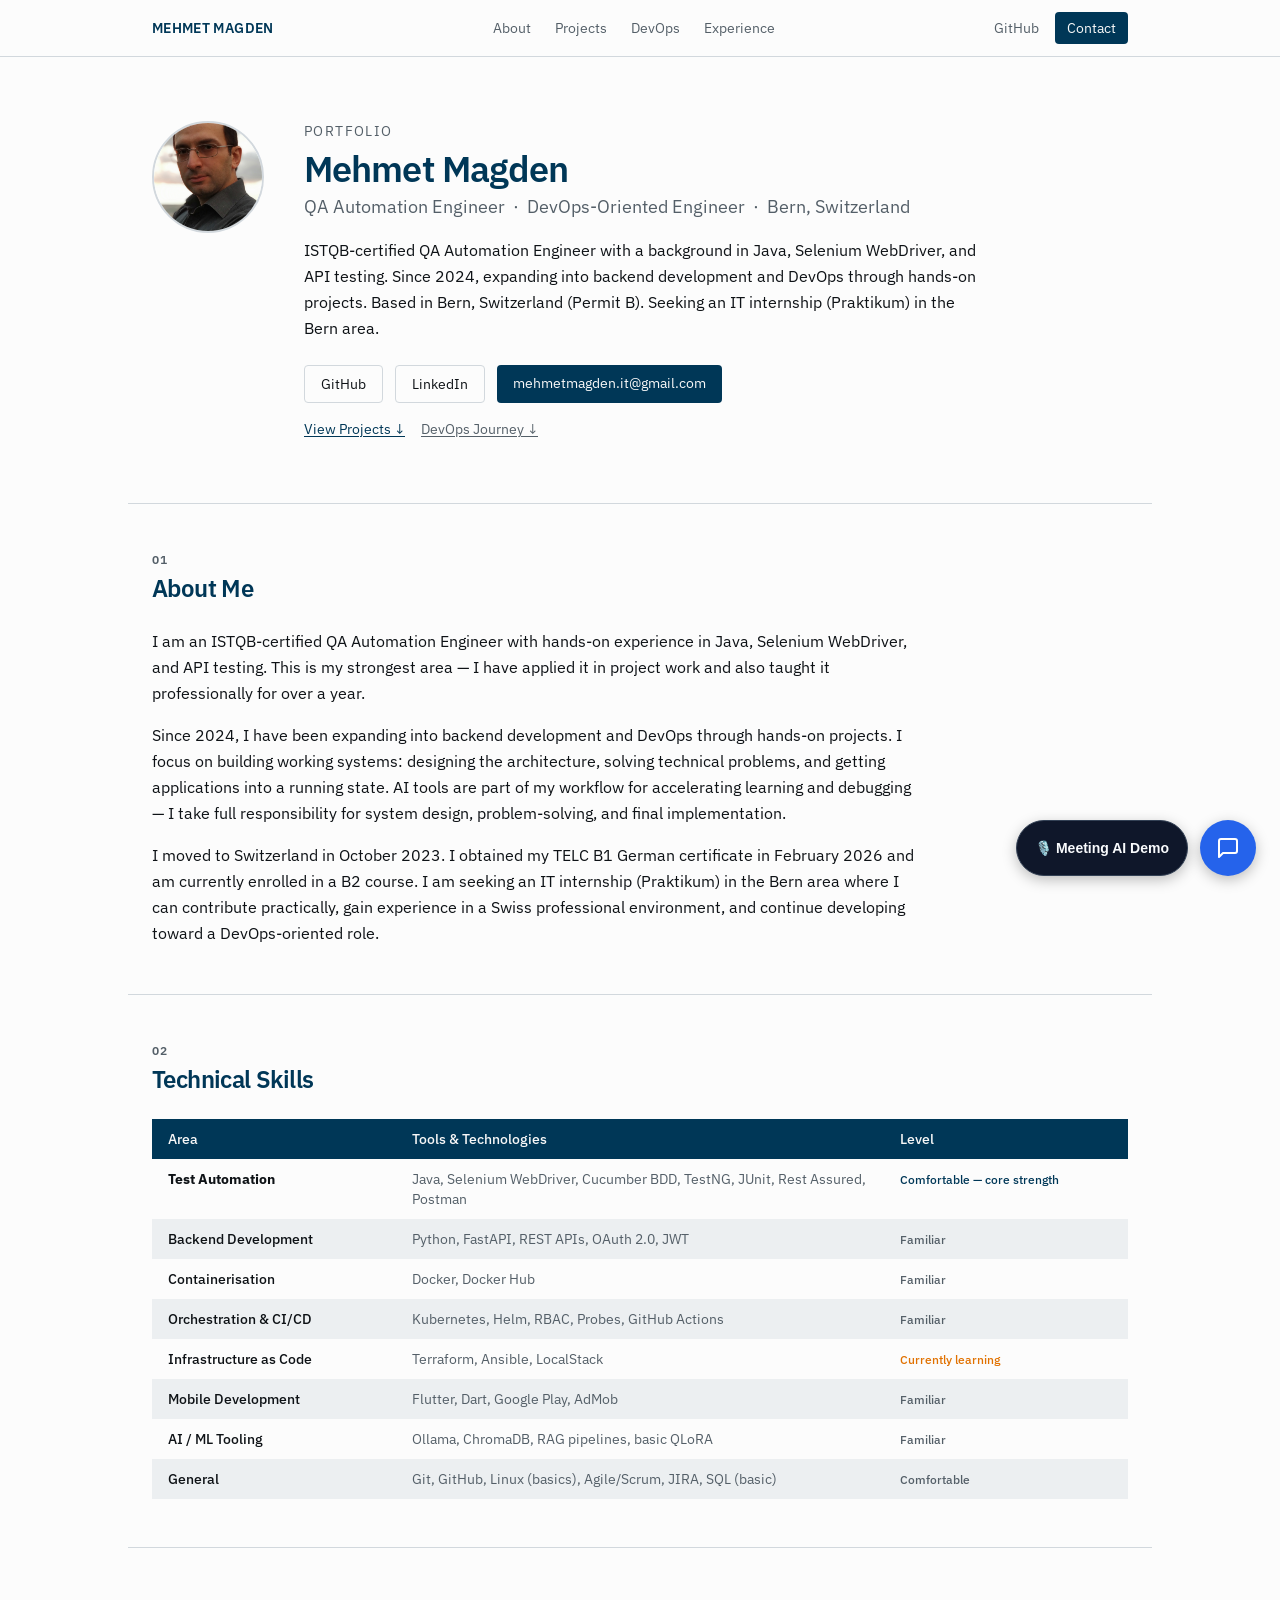
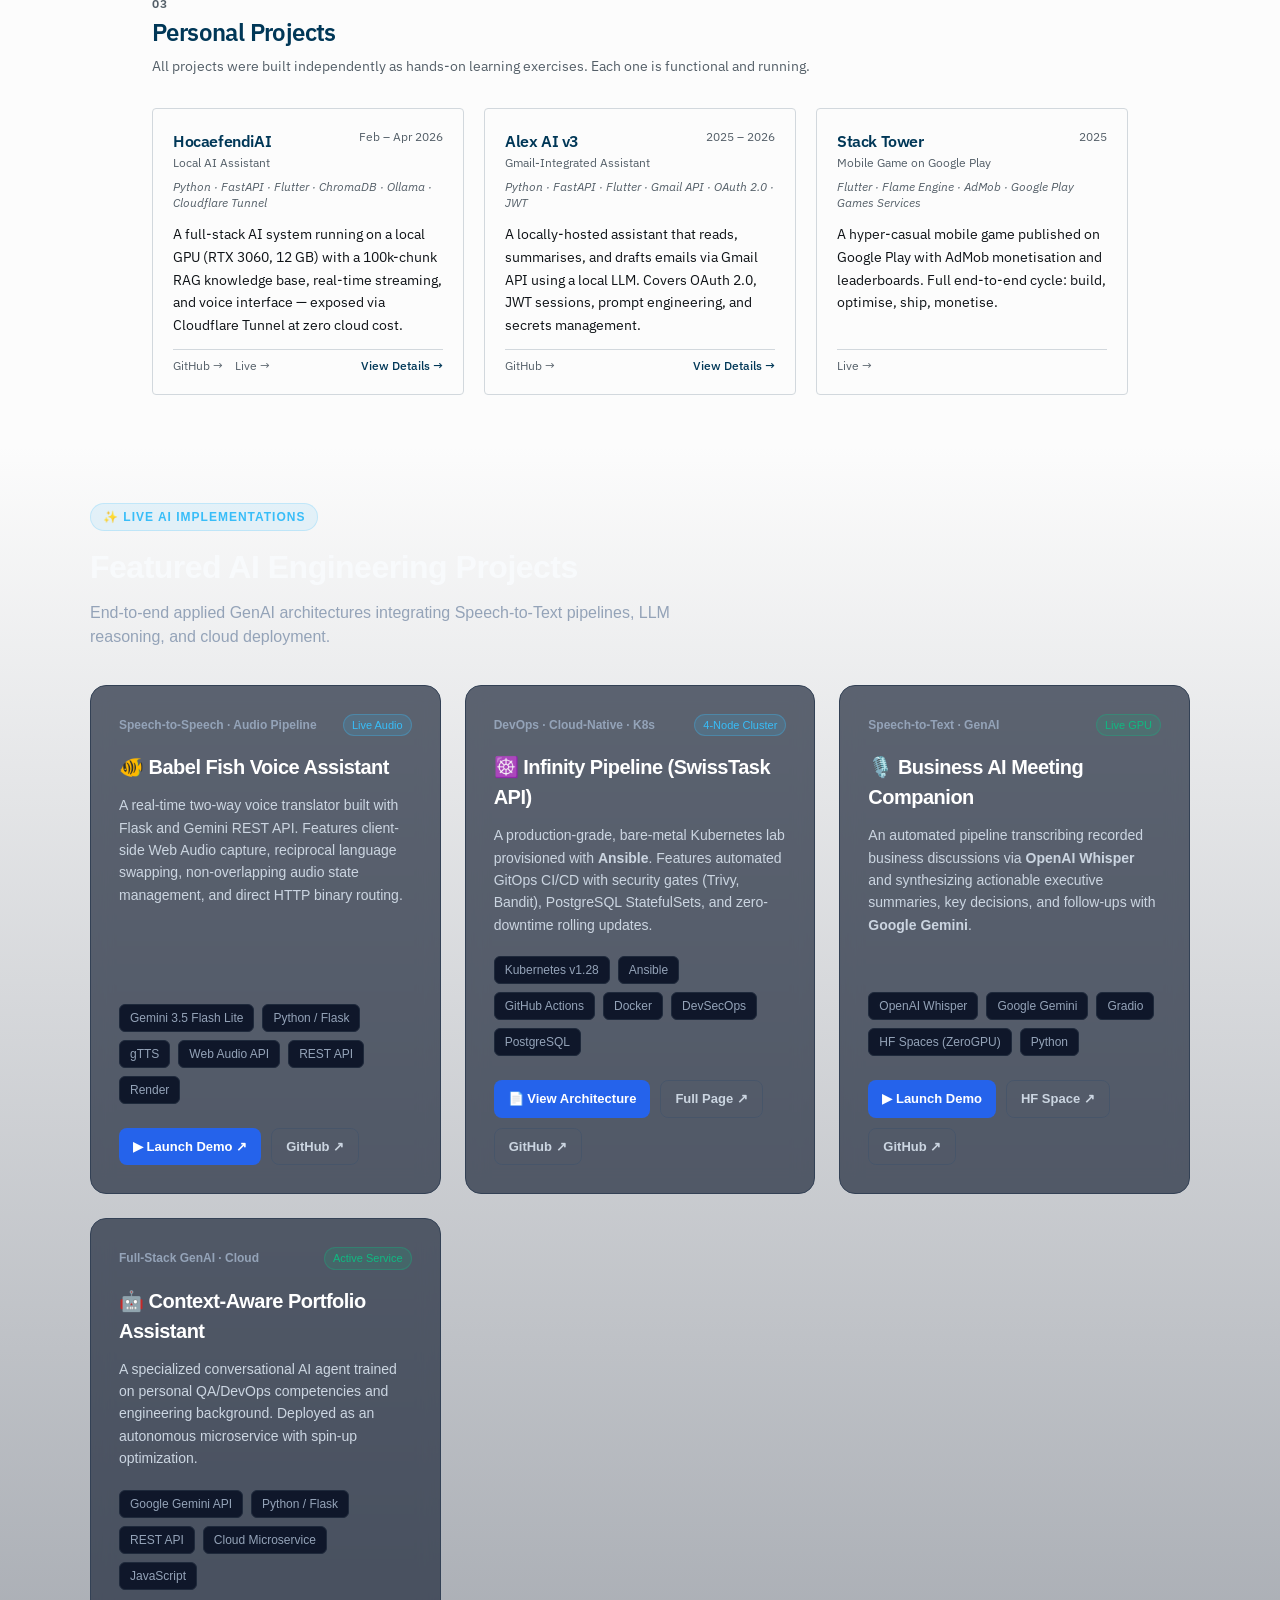
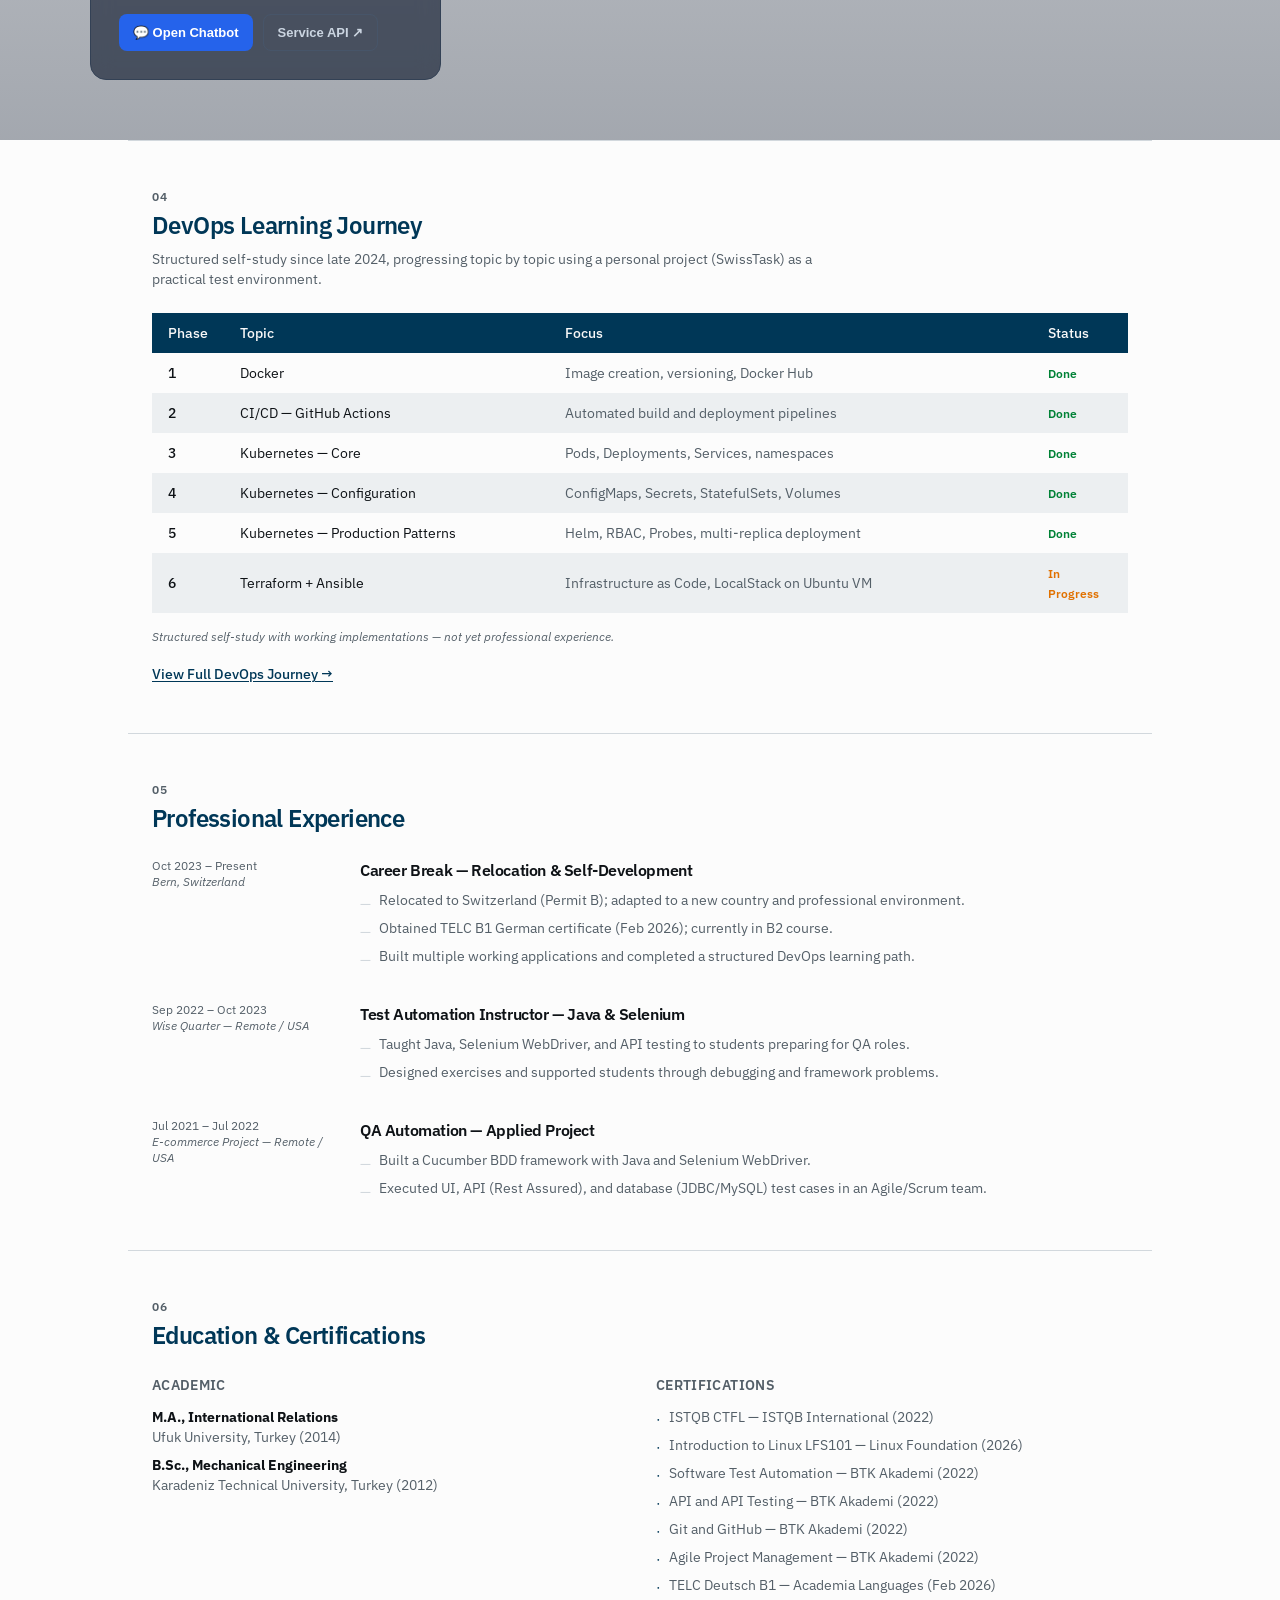
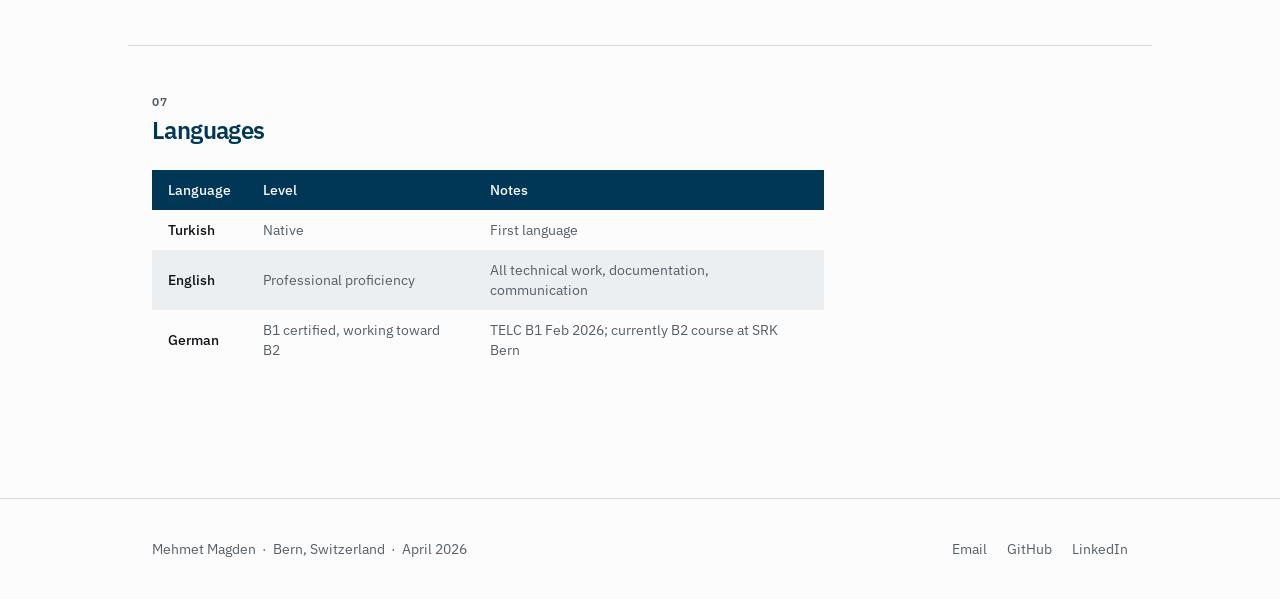
==== commit 6abf86e0: "Revamp Babel Fish project card in index.html Updated project card for Babel Fish with new details an" ====
--- a/index.html
+++ b/index.html
@@ -29,27 +29,32 @@
             <div class="ai-cards-grid">
 
               <!-- Project 4: Babel Fish -->
-              <div class="project-card">
-                <div class="project-header">
-                  <h3>Babel Fish</h3>
-                  <span class="project-date">Oct 2026</span>
-                </div>
-                <p class="project-subtitle">Two-Way Voice Translation Assistant</p>
-                <div class="project-tags">
-                  <span>Python</span>
-                  <span>Flask</span>
-                  <span>Gemini API</span>
+              <div class="ai-card">
+                <div class="ai-card-header">
+                  <span class="ai-tag">Speech-to-Speech · Audio Pipeline</span>
+                  <span class="ai-status" style="color: #38bdf8; background: rgba(56, 189, 248, 0.15); border-color: rgba(56, 189, 248, 0.3);">Live Audio</span>
+                </div>
+                <h3>🐠 Babel Fish Voice Assistant</h3>
+                <p>
+                  A real-time two-way voice translator built with Flask and Gemini REST API. Features client-side Web Audio capture, reciprocal language swapping, non-overlapping audio state management, and direct HTTP binary routing.
+                </p>
+                <div class="ai-stack-list">
+                  <span>Gemini 3.5 Flash Lite</span>
+                  <span>Python / Flask</span>
                   <span>gTTS</span>
-                  <span>Web Audio</span>
-                </div>
-                <p class="project-desc">
-                  A practical two-way voice translator built with Flask and Gemini REST API. Features real-time browser audio capture, reciprocal language swapping, non-overlapping audio state management, and direct HTTP binary routing to bypass gRPC network limits.
-                </p>
-                <div class="project-links">
-                  <a href="https://github.com/MehmetMagden/babel-fish-voice-assistant" target="_blank" rel="noopener">GitHub →</a>
-                  <a href="https://babelfish.aimaden.com" target="_blank" rel="noopener">Live Demo →</a>
-                </div>
-              </div>              
+                  <span>Web Audio API</span>
+                  <span>REST API</span>
+                  <span>Render</span>
+                </div>
+                <div class="ai-card-actions">
+                  <a href="https://babelfish.aimaden.com" target="_blank" rel="noopener" class="ai-btn ai-btn-primary">
+                    ▶ Launch Demo ↗
+                  </a>
+                  <a href="https://github.com/MehmetMagden/babel-fish-voice-assistant" target="_blank" rel="noopener" class="ai-btn ai-btn-outline">
+                    GitHub ↗
+                  </a>
+                </div>
+              </div>          
 
               
 
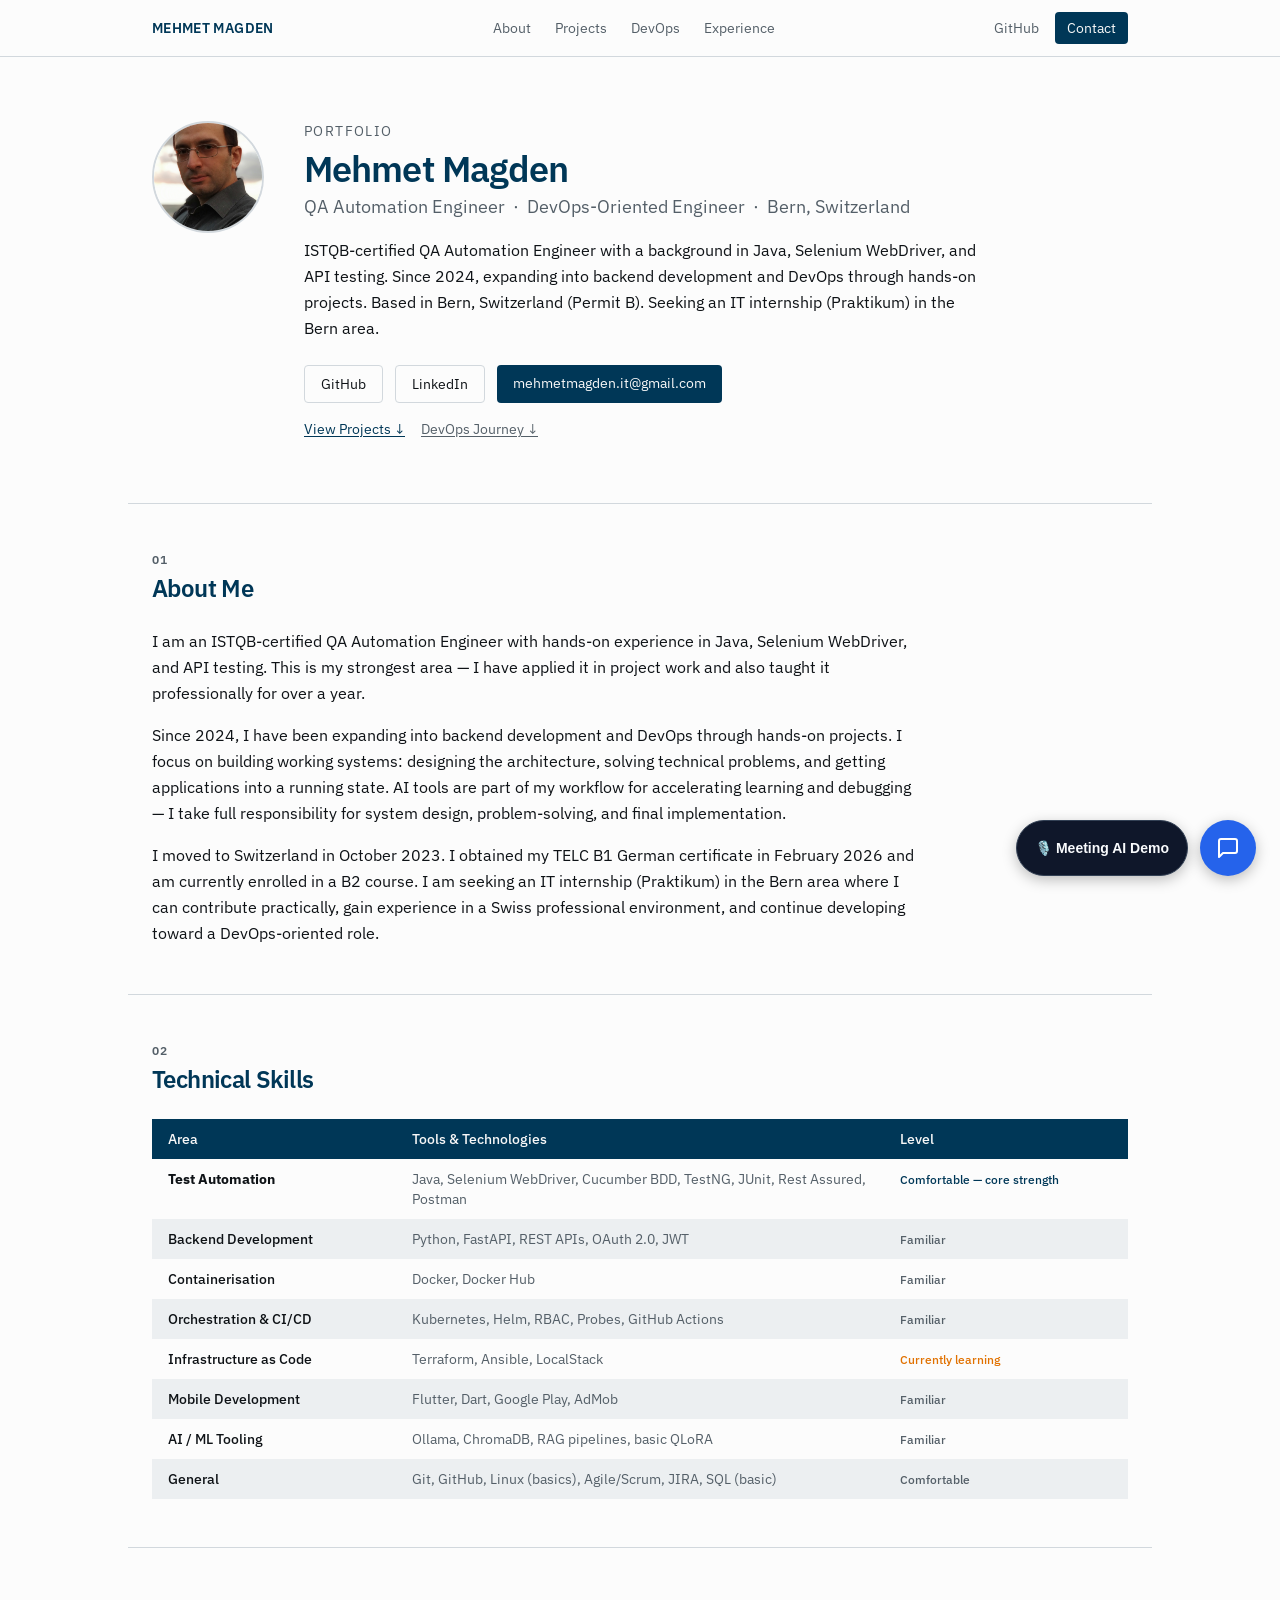
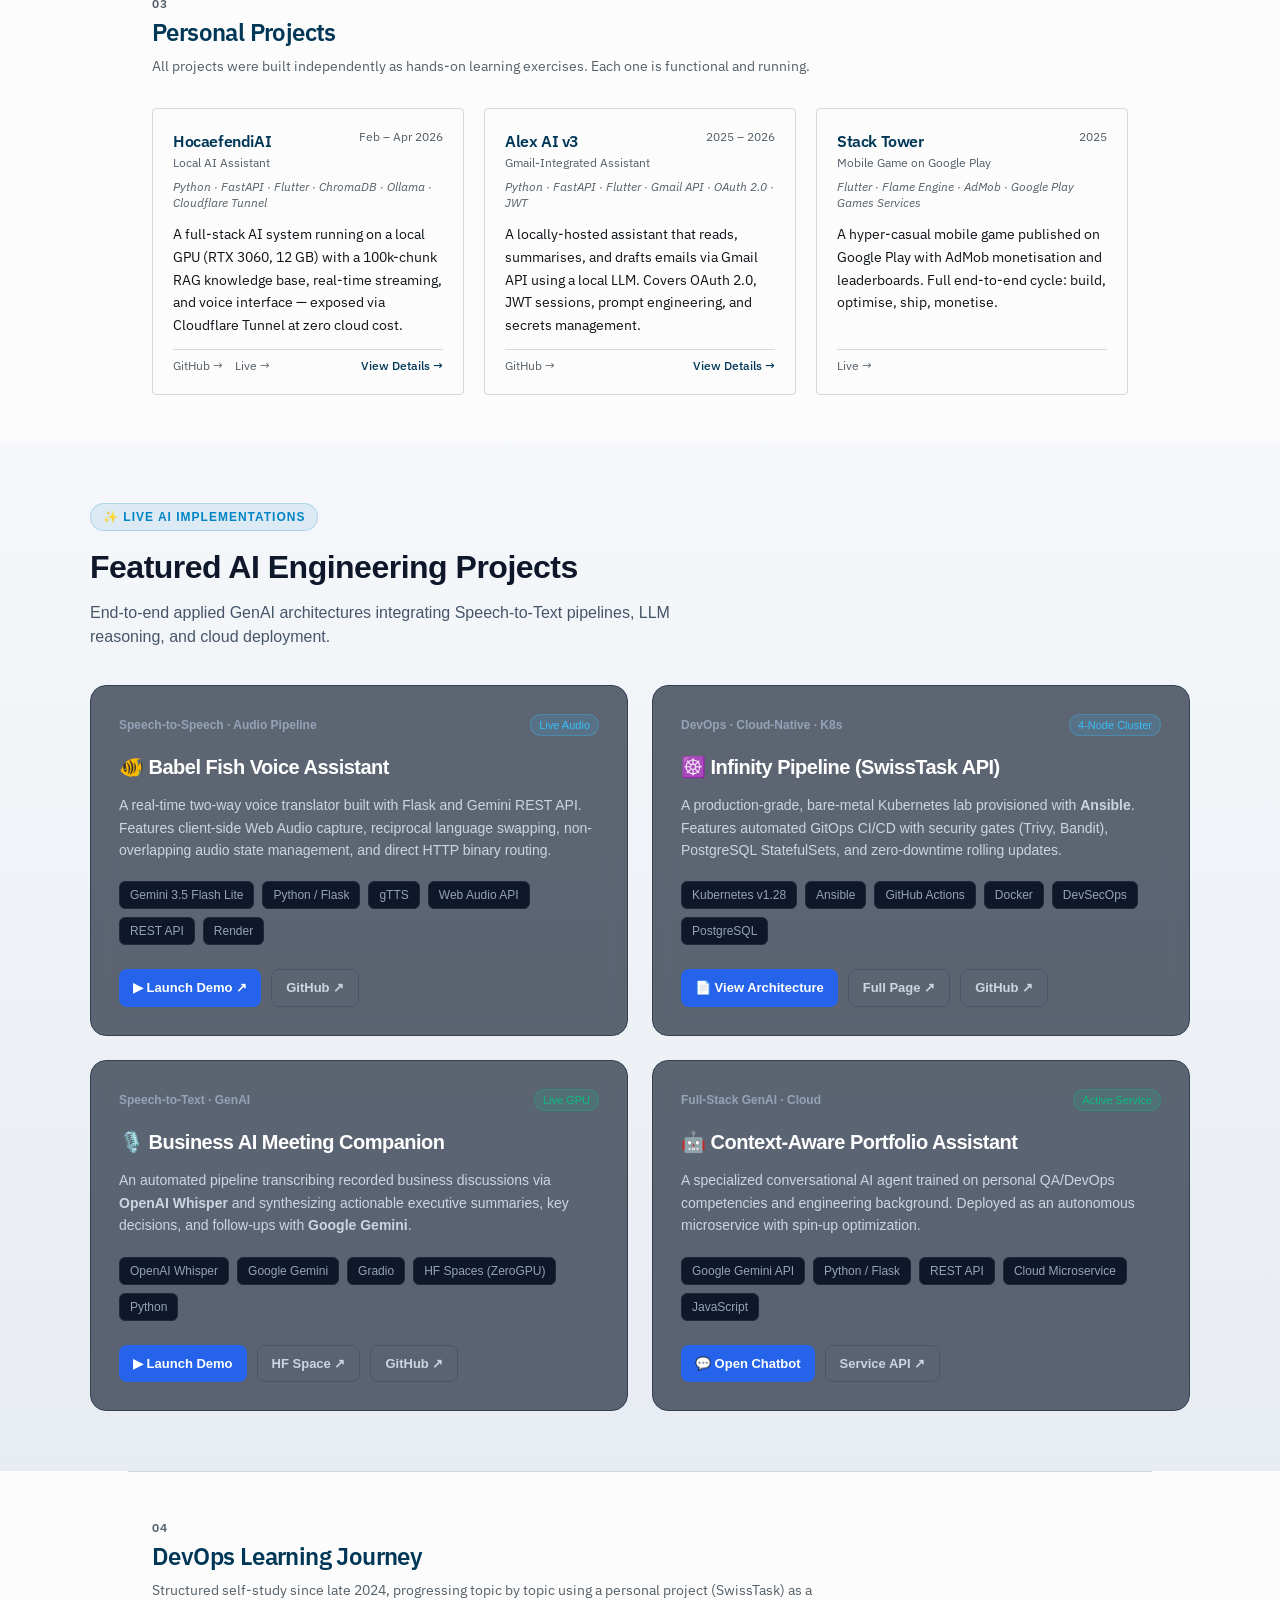
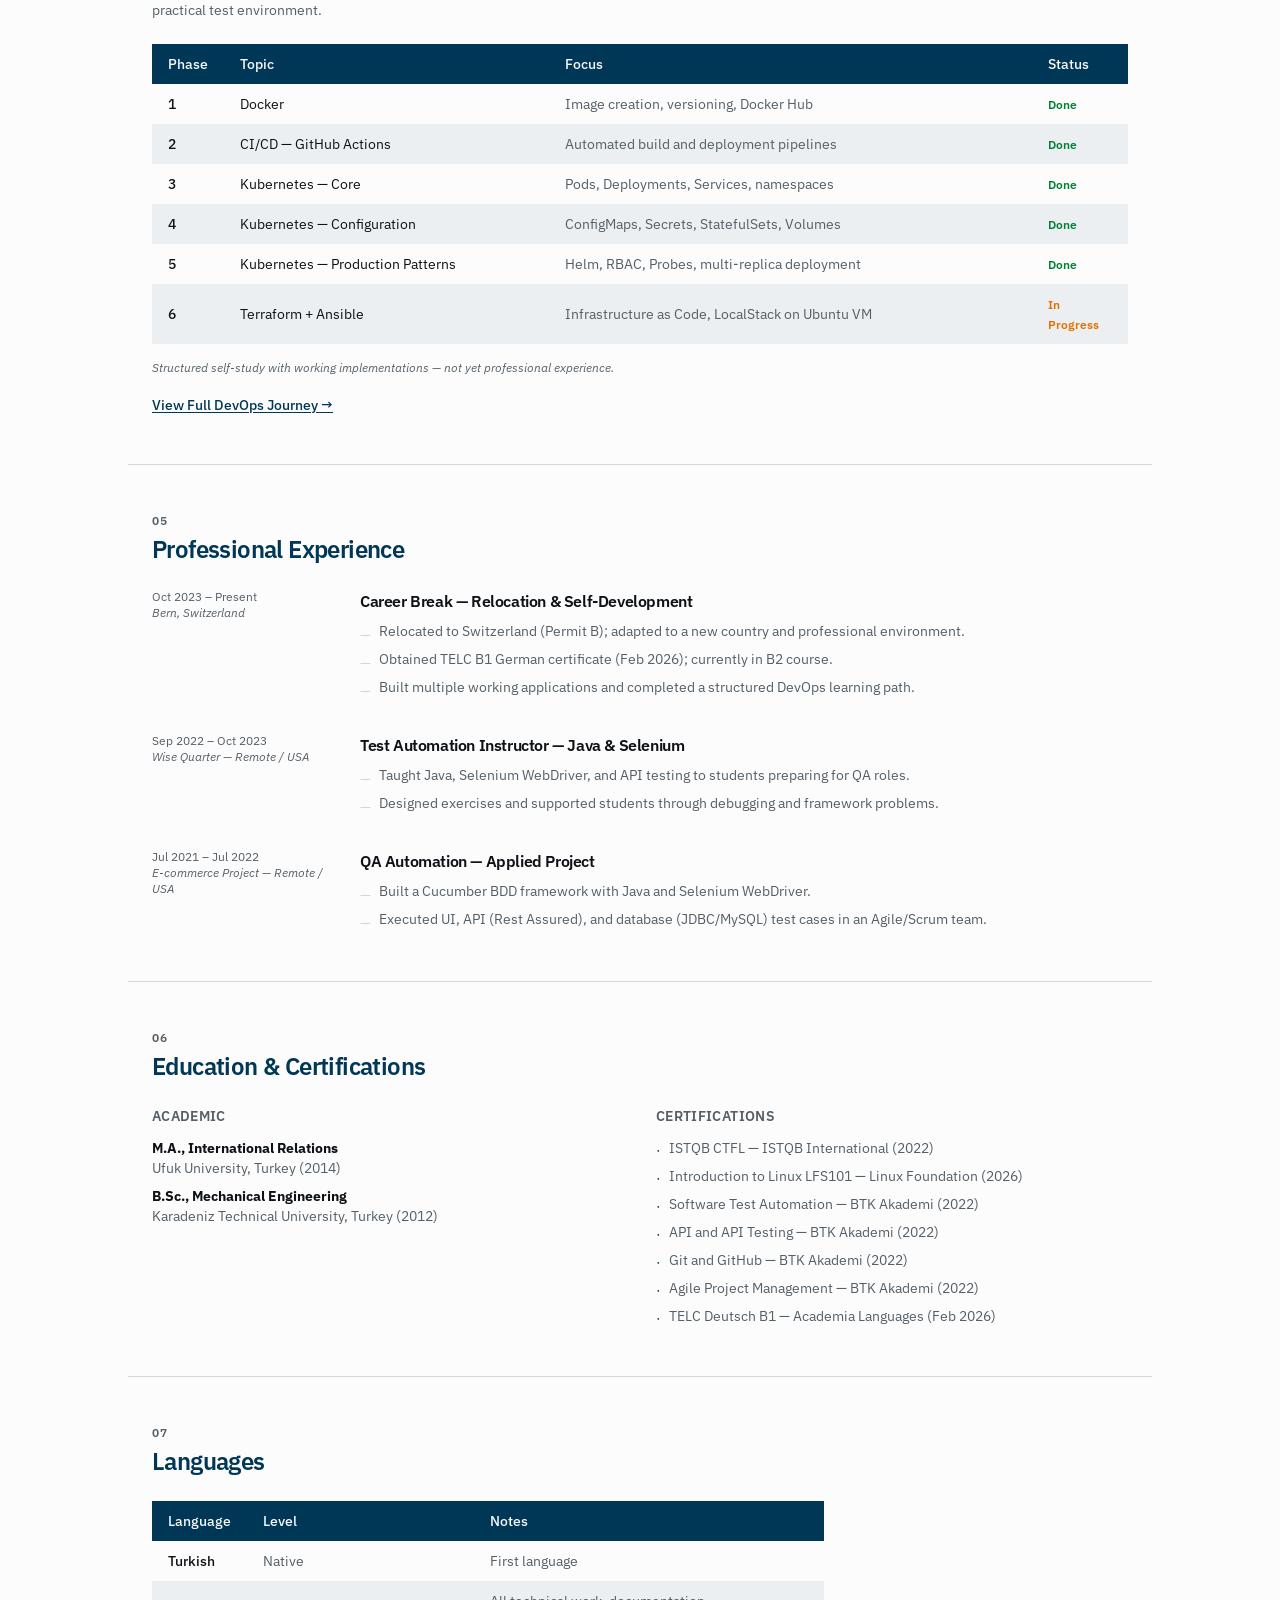
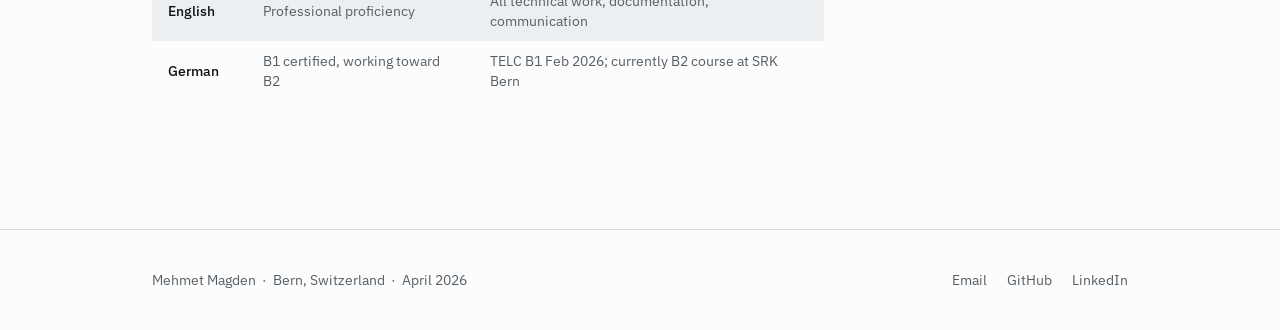
==== commit 1f3fa106: "Update styles for AI showcase section" ====
--- a/index.html
+++ b/index.html
@@ -152,11 +152,14 @@
     
         <style>
           /* --- Featured AI Showcase Styles --- */
+
+
+          
           #ai-showcase-section {
             padding: 60px 20px;
-            background: linear-gradient(180deg, rgba(15, 23, 42, 0) 0%, rgba(30, 41, 59, 0.4) 100%);
+            background: linear-gradient(180deg, rgba(241, 245, 249, 0.6) 0%, rgba(226, 232, 240, 0.8) 100%);
             font-family: -apple-system, BlinkMacSystemFont, "Segoe UI", Roboto, sans-serif;
-            color: #f8fafc;
+            color: #0f172a;
           }
           .ai-showcase-container {
             max-width: 1100px;
@@ -168,11 +171,11 @@
             font-weight: 600;
             text-transform: uppercase;
             letter-spacing: 1px;
-            color: #38bdf8;
-            background: rgba(56, 189, 248, 0.1);
+            color: #0284c7;
+            background: rgba(2, 132, 199, 0.1);
             padding: 4px 12px;
             border-radius: 20px;
-            border: 1px solid rgba(56, 189, 248, 0.2);
+            border: 1px solid rgba(2, 132, 199, 0.2);
             margin-bottom: 12px;
           }
           .ai-section-title {
@@ -180,9 +183,10 @@
             font-weight: 700;
             margin: 0 0 10px 0;
             letter-spacing: -0.5px;
+            color: #0f172a;
           }
           .ai-section-subtitle {
-            color: #94a3b8;
+            color: #475569;
             font-size: 16px;
             max-width: 650px;
             line-height: 1.5;
@@ -190,9 +194,19 @@
           }
           .ai-cards-grid {
             display: grid;
-            grid-template-columns: repeat(auto-fit, minmax(320px, 1fr));
+            grid-template-columns: repeat(2, 1fr);
             gap: 24px;
           }
+          @media (max-width: 768px) {
+            .ai-cards-grid {
+              grid-template-columns: 1fr;
+            }
+          }
+
+
+
+
+          
           .ai-card {
             background: rgba(30, 41, 59, 0.7);
             border: 1px solid #334155;
